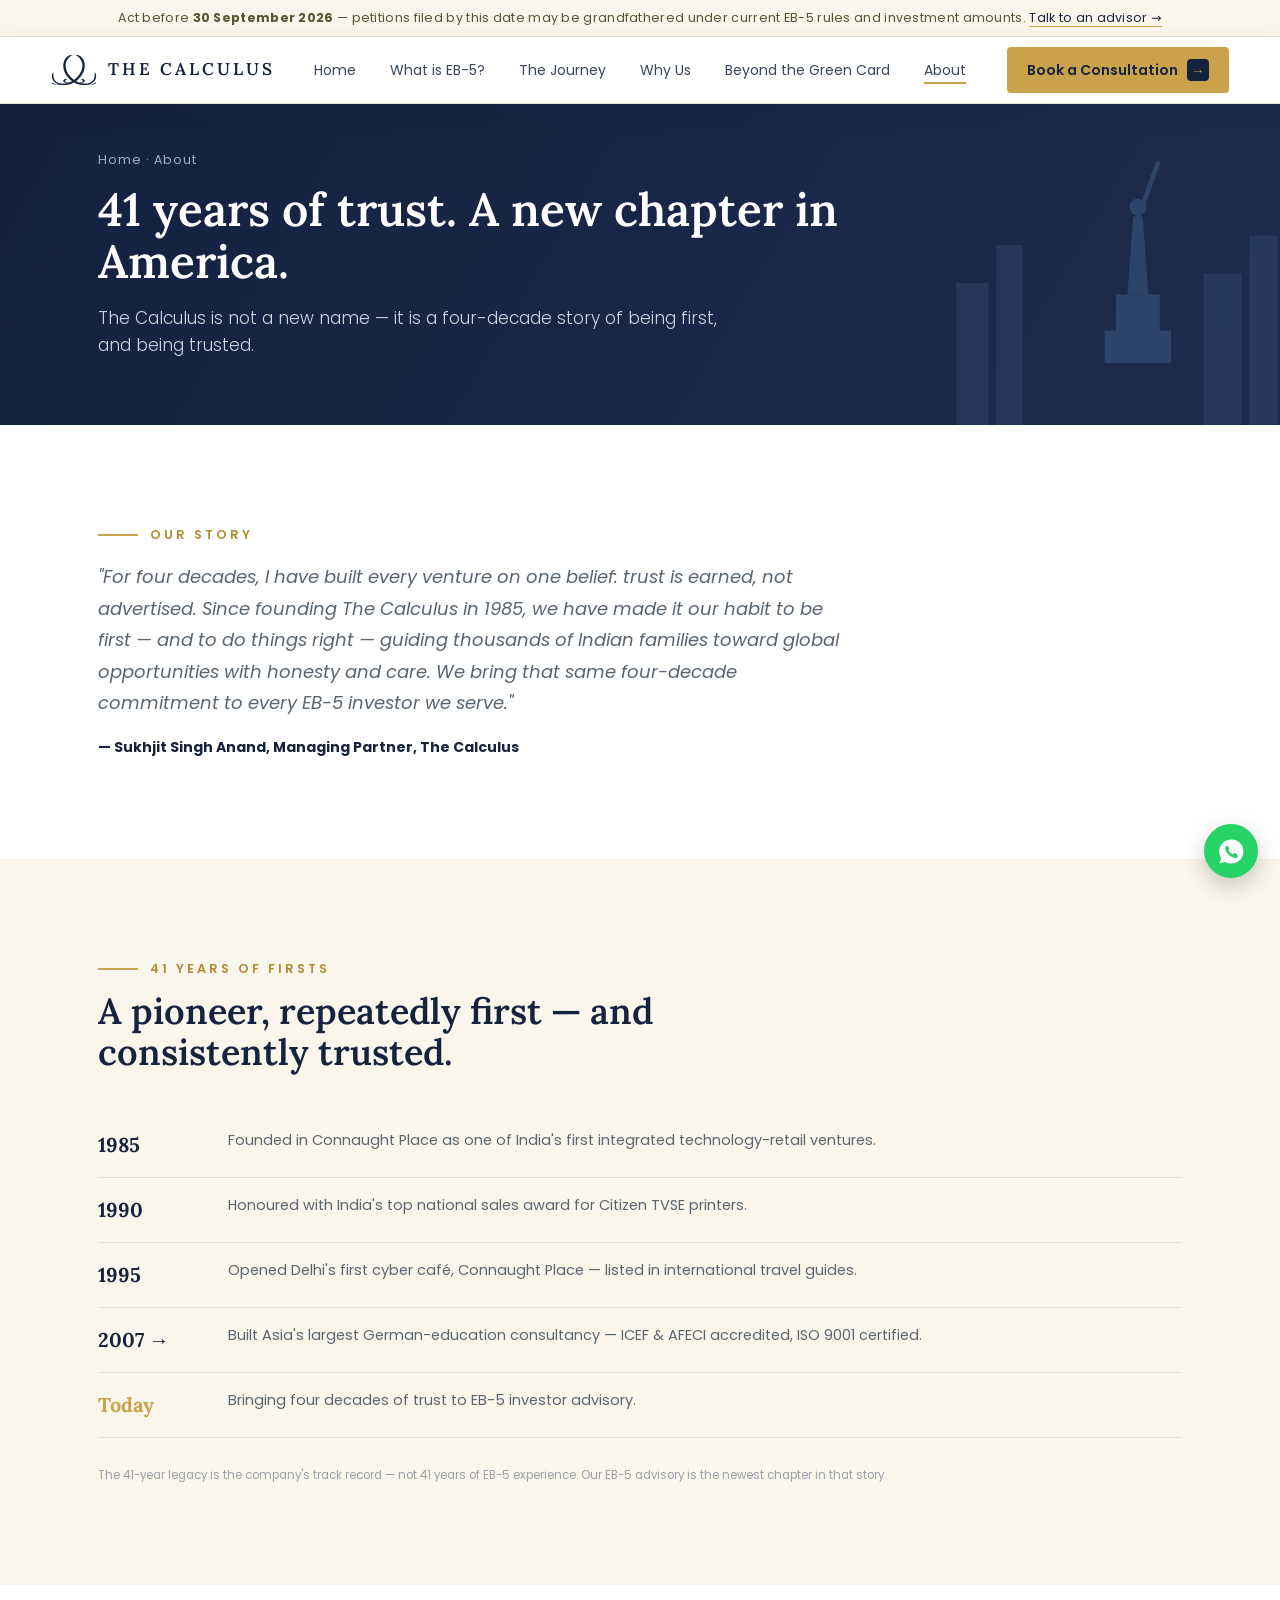
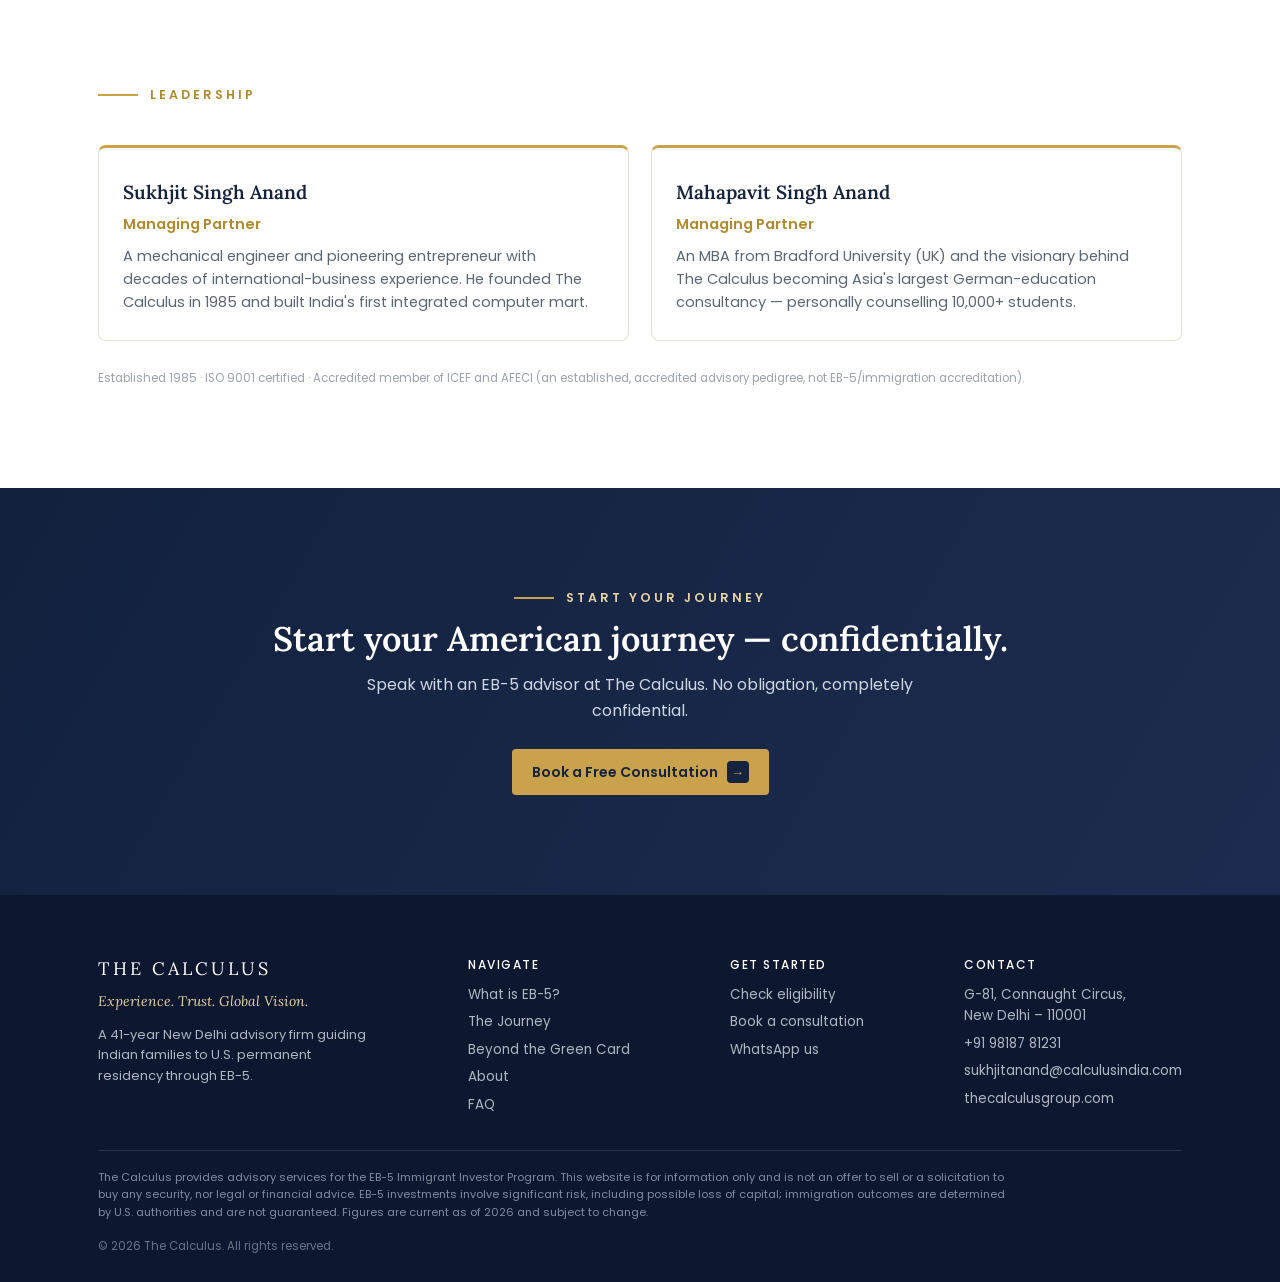
==== about.html @ a41152cf "The Calculus EB-5 website" ====
<!DOCTYPE html><html lang="en"><head><meta charset="UTF-8"><meta name="viewport" content="width=device-width, initial-scale=1.0"><title>About The Calculus — 41 Years of Trust in New Delhi | EB-5 Advisory</title><meta name="description" content="Founded in 1985, The Calculus is a 41-year New Delhi advisory firm. Meet our Managing Partners and the legacy now guiding EB-5 investors."><link rel="preconnect" href="https://fonts.googleapis.com"><link rel="preconnect" href="https://fonts.gstatic.com" crossorigin><link href="https://fonts.googleapis.com/css2?family=Lora:wght@500;600;700&family=Poppins:wght@300;400;500;600&display=swap" rel="stylesheet"><link rel="stylesheet" href="styles.css"><script>document.documentElement.classList.add("js");addEventListener("load",function(){setTimeout(function(){if(!window.__ok){document.querySelectorAll(".reveal").forEach(function(e){e.classList.add("in")})}},700)})</script>
</head><body><div class="topbar solid" id="topbar"><div class="urgency">Act before <b>30 September 2026</b> — petitions filed by this date may be grandfathered under current EB-5 rules and investment amounts. <a href="contact.html">Talk to an advisor →</a></div><header id="hdr"><div class="wrap nav">
  <a class="brand" href="index.html"><img class="logo" src="assets/logo-navy.svg" alt="The Calculus"><span class="nm">THE CALCULUS</span></a>
  <button class="burger" id="burger" aria-label="Menu">☰</button>
  <nav class="menu" id="menu"><a href="index.html">Home</a><a href="what-is-eb5.html">What is EB-5?</a><a href="journey.html">The Journey</a><a href="why-us.html">Why Us</a><a href="beyond.html">Beyond the Green Card</a><a href="about.html">About</a><a href="contact.html" class="btn btn-gold menu-only">Book a Consultation <span class="arr">→</span></a></nav><div class="nav-right"><a href="contact.html" class="btn btn-gold">Book a Consultation <span class="arr">→</span></a></div>
</div></header></div><section class="phero"><svg class="skyline" viewBox="0 0 700 400" preserveAspectRatio="xMaxYMax slice" xmlns="http://www.w3.org/2000/svg"><g fill="#31456b"><rect x="360" y="250" width="34" height="150"/><rect x="402" y="210" width="28" height="190"/><rect x="620" y="240" width="40" height="160"/><rect x="668" y="200" width="30" height="200"/></g><g fill="#3f5c86"><rect x="516" y="300" width="70" height="34"/><rect x="528" y="262" width="46" height="40"/><polygon points="540,262 562,262 556,180 546,180"/><circle cx="551" cy="170" r="9"/><rect x="560" y="120" width="5" height="70" transform="rotate(20 562 150)"/></g></svg><div class="wrap"><div class="crumb reveal"><a href="index.html">Home</a> · About</div><h1 class="reveal">41 years of trust. A new chapter in America.</h1><p class="reveal">The Calculus is not a new name — it is a four-decade story of being first, and being trusted.</p></div></section><section><div class="wrap"><div class="eyebrow reveal">Our story</div><div class="prose reveal d1"><p style="font-style:italic;font-size:18px;color:var(--slate)">"For four decades, I have built every venture on one belief: trust is earned, not advertised. Since founding The Calculus in 1985, we have made it our habit to be first — and to do things right — guiding thousands of Indian families toward global opportunities with honesty and care. We bring that same four-decade commitment to every EB-5 investor we serve."</p><p style="font-size:14px"><b>— Sukhjit Singh Anand, Managing Partner, The Calculus</b></p></div></div></section>
<section class="ivory"><div class="wrap"><div class="eyebrow reveal">41 years of firsts</div><div class="sec-head reveal d1"><h2>A pioneer, repeatedly first — and consistently trusted.</h2></div><div class="timeline">
<div class="tl-row reveal"><div class="yr">1985</div><p>Founded in Connaught Place as one of India's first integrated technology-retail ventures.</p></div>
<div class="tl-row reveal"><div class="yr">1990</div><p>Honoured with India's top national sales award for Citizen TVSE printers.</p></div>
<div class="tl-row reveal"><div class="yr">1995</div><p>Opened Delhi's first cyber café, Connaught Place — listed in international travel guides.</p></div>
<div class="tl-row reveal"><div class="yr">2007 →</div><p>Built Asia's largest German-education consultancy — ICEF &amp; AFECI accredited, ISO 9001 certified.</p></div>
<div class="tl-row today reveal"><div class="yr">Today</div><p>Bringing four decades of trust to EB-5 investor advisory.</p></div>
</div><p class="note reveal">The 41-year legacy is the company's track record — not 41 years of EB-5 experience. Our EB-5 advisory is the newest chapter in that story.</p></div></section>
<section><div class="wrap"><div class="eyebrow reveal">Leadership</div><div class="grid-2">
<div class="card reveal"><h3>Sukhjit Singh Anand</h3><p style="color:var(--gold-d);font-weight:600;margin-bottom:8px">Managing Partner</p><p>A mechanical engineer and pioneering entrepreneur with decades of international-business experience. He founded The Calculus in 1985 and built India's first integrated computer mart.</p></div>
<div class="card reveal d1"><h3>Mahapavit Singh Anand</h3><p style="color:var(--gold-d);font-weight:600;margin-bottom:8px">Managing Partner</p><p>An MBA from Bradford University (UK) and the visionary behind The Calculus becoming Asia's largest German-education consultancy — personally counselling 10,000+ students.</p></div>
</div><p class="note reveal">Established 1985 · ISO 9001 certified · Accredited member of ICEF and AFECI (an established, accredited advisory pedigree, not EB-5/immigration accreditation).</p></div></section><section class="ctaband"><div class="wrap reveal"><div class="eyebrow light" style="justify-content:center">Start your journey</div><h2 style="margin-top:12px">Start your American journey — confidentially.</h2><p>Speak with an EB-5 advisor at The Calculus. No obligation, completely confidential.</p><a class="btn btn-gold" href="contact.html">Book a Free Consultation <span class="arr">→</span></a></div></section><footer><div class="wrap">
  <div class="fgrid">
    <div class="fcol" style="max-width:270px"><div class="nm">THE CALCULUS</div><div class="tl">Experience. Trust. Global Vision.</div><div style="margin-top:12px;font-size:13px">A 41-year New Delhi advisory firm guiding Indian families to U.S. permanent residency through EB-5.</div></div>
    <div class="fcol"><b>NAVIGATE</b><a href="what-is-eb5.html">What is EB-5?</a><a href="journey.html">The Journey</a><a href="beyond.html">Beyond the Green Card</a><a href="about.html">About</a><a href="faq.html">FAQ</a></div>
    <div class="fcol"><b>GET STARTED</b><a href="eligibility.html">Check eligibility</a><a href="contact.html">Book a consultation</a><a href="https://wa.me/919818781231">WhatsApp us</a></div>
    <div class="fcol"><b>CONTACT</b><div>G-81, Connaught Circus,<br>New Delhi – 110001</div><div>+91 98187 81231</div><div>sukhjitanand@calculusindia.com</div><div>thecalculusgroup.com</div></div>
  </div>
  <div class="disc">The Calculus provides advisory services for the EB-5 Immigrant Investor Program. This website is for information only and is not an offer to sell or a solicitation to buy any security, nor legal or financial advice. EB-5 investments involve significant risk, including possible loss of capital; immigration outcomes are determined by U.S. authorities and are not guaranteed. Figures are current as of 2026 and subject to change.</div>
  <div class="copyr">© <span id="yr">2026</span> The Calculus. All rights reserved.</div>
</div></footer>
<a class="wa" href="https://wa.me/919818781231" aria-label="WhatsApp"><svg viewBox="0 0 24 24"><path d="M12 2A10 10 0 0 0 3.5 17.5L2 22l4.6-1.5A10 10 0 1 0 12 2Zm5.3 14.2c-.2.6-1.2 1.1-1.7 1.1-.4 0-1 .1-3.2-.8-2.7-1.1-4.4-3.9-4.6-4.1-.1-.2-1-1.4-1-2.6s.6-1.8.9-2.1c.2-.2.4-.3.6-.3h.5c.2 0 .4 0 .6.5l.7 1.8c.1.2.1.4 0 .5l-.4.6c-.1.2-.3.3-.1.6.1.3.7 1.1 1.4 1.7.9.8 1.6 1 1.9 1.2.2.1.4 0 .5-.1l.6-.8c.2-.2.3-.2.6-.1l1.7.8c.3.1.4.2.5.3.1.2.1.6-.1 1Z"/></svg></a>
<script src="scripts.js"></script>
</body></html>
---- styles.css ----
/* ===== The Calculus — EB-5 website · shared design system ===== */
:root{
  --navy:#16233f; --navy-d:#0e1730; --navy-2:#1d2c4e;
  --gold:#c9a24b; --gold-d:#b08a2e; --gold-s:#e7d3a1;
  --ivory:#faf6ec; --ivory-2:#f3ecda;
  --ink:#2a3340; --slate:#5a6572; --line:#e7e1d2; --line-2:#eceadf;
  --maxw:1180px;
}
*{margin:0;padding:0;box-sizing:border-box}
html{scroll-behavior:smooth}
body{font-family:'Poppins',system-ui,sans-serif;color:var(--ink);background:#fff;overflow-x:hidden;line-height:1.6}
h1,h2,h3,h4{font-family:'Lora',Georgia,serif;font-weight:600;color:var(--navy);line-height:1.14}
a{text-decoration:none;color:inherit}
img,svg,video{display:block;max-width:100%}
.wrap{max-width:var(--maxw);margin:0 auto;padding:0 48px}

/* --- shared bits --- */
.eyebrow{display:flex;align-items:center;gap:12px;color:var(--gold-d);font-weight:600;letter-spacing:3px;font-size:12.5px;text-transform:uppercase}
.eyebrow::before{content:"";width:40px;height:2px;background:var(--gold);flex:none}
.eyebrow.light{color:var(--gold-s)}
.btn{display:inline-flex;align-items:center;justify-content:center;gap:9px;border-radius:4px;font-weight:600;font-size:14px;cursor:pointer;transition:.3s;border:none;font-family:'Poppins',sans-serif;white-space:nowrap;line-height:1}
.btn-gold{background:var(--gold);color:var(--navy);padding:12px 20px}
.menu > .btn-gold{flex:none;margin-left:8px}
.btn-gold:hover{box-shadow:0 10px 24px rgba(201,162,75,.32);transform:translateY(-1px)}
.btn-gold .arr{display:inline-grid;place-items:center;width:22px;height:22px;border-radius:4px;background:var(--navy);color:var(--gold);transition:.3s;font-size:13px}
.btn-gold:hover .arr{transform:rotate(45deg)}
.btn-ghost{background:transparent;color:var(--navy);border:1px solid var(--navy)}
.btn-ghost:hover{background:var(--navy);color:#fff}
.tlink{color:var(--navy);font-weight:500;font-size:14.5px;border-bottom:1.5px solid var(--gold);padding-bottom:2px;cursor:pointer}
.tlink.light{color:#fff}

/* --- urgency + header --- */
.urgency{background:var(--ivory);color:#5a5230;text-align:center;font-size:12.5px;letter-spacing:.3px;padding:8px 16px;border-bottom:1px solid var(--line)}
.urgency a{color:var(--navy);border-bottom:1px solid var(--gold)}
.topbar{position:fixed;top:0;left:0;right:0;z-index:50}
header{transition:.35s;padding:18px 0;background:transparent}
header .wrap{max-width:100%;padding:0 clamp(20px,4vw,52px)}
.topbar.solid header,.topbar.scrolled header{background:#fff;padding:10px 0;box-shadow:0 6px 26px rgba(20,30,55,.09);border-bottom:1px solid var(--line)}
.nav{display:flex;align-items:center;gap:12px}
.brand{display:flex;align-items:center;gap:11px;flex:1 1 0}
.brand .logo{height:32px;width:auto}
.brand .nm{font-family:'Lora',serif;font-weight:600;color:var(--navy);font-size:17px;letter-spacing:3px;white-space:nowrap}
.menu{flex:0 0 auto;display:flex;align-items:center;justify-content:center;gap:34px}
.nav-right{flex:1 1 0;display:flex;align-items:center;justify-content:flex-end}
.menu-only{display:none}
.menu a{color:#39465c;font-size:14px;position:relative;padding:3px 0;white-space:nowrap}
.menu a::after{content:"";position:absolute;left:0;bottom:0;height:2px;width:0;background:var(--gold);transition:.3s}
.menu a:hover::after,.menu a.active::after{width:100%}
.burger{display:none;background:none;border:none;cursor:pointer;font-size:26px;color:var(--navy)}

/* --- home hero (video) --- */
.hero{position:relative;min-height:96vh;display:flex;align-items:flex-end;overflow:hidden;background:#0e1730}
.hero-media{position:absolute;inset:0;width:100%;height:100%;object-fit:cover;z-index:0;animation:ken 32s ease-in-out infinite alternate}
.hero-scene{position:absolute;inset:0;z-index:1;animation:ken 32s ease-in-out infinite alternate}
@keyframes ken{from{transform:scale(1.01)}to{transform:scale(1.07) translate(-1%,-.5%)}}
.hero-slides{position:absolute;inset:0;z-index:0;overflow:hidden}
.hero-slide{position:absolute;inset:0;background-size:cover;background-position:center;opacity:0;transform:scale(1.05);transition:opacity 1.6s ease}
.hero-slide.active{opacity:1;transform:scale(1.15);transition:opacity 1.6s ease,transform 7s ease}
.hero-scrim{position:absolute;inset:0;z-index:1;background:linear-gradient(to top,rgba(9,15,34,.92),rgba(9,15,34,.62) 36%,rgba(9,15,34,.4) 62%,rgba(9,15,34,.22) 100%)}
.hero .eyebrow{color:var(--gold);text-shadow:0 1px 10px rgba(9,15,34,.6)}
.hero h1{color:#fff;text-shadow:0 2px 22px rgba(9,15,34,.5)}
.hero .sub{color:#e6ebf5;text-shadow:0 1px 14px rgba(9,15,34,.55)}
.hero .micro{color:#c9d2e0}
.hero .tlink{color:#fff}
.hero-inner{position:relative;z-index:3;width:100%;padding:0 0 8vh}
.hero h1{color:#fff;font-size:62px;letter-spacing:-.5px;margin:18px 0 0;text-shadow:0 2px 24px rgba(9,15,34,.65)}
.hero .sub{color:#eef1f8;font-size:19px;font-weight:300;line-height:1.6;max-width:600px;margin:20px 0 30px;text-shadow:0 1px 16px rgba(9,15,34,.7)}
.cta-row{display:flex;gap:22px;align-items:center;flex-wrap:wrap}
.micro{color:#6b7890;font-size:13px;letter-spacing:1px;margin-top:24px}

/* --- inner page hero --- */
.phero{position:relative;background:linear-gradient(120deg,#13213f,#1d2c4e);color:#fff;padding:150px 0 66px;overflow:hidden}
.phero .skyline{position:absolute;right:0;bottom:0;width:52%;height:70%;opacity:.5;z-index:0}
.phero .wrap{position:relative;z-index:2}
.phero .crumb{color:#9fb0c8;font-size:12.5px;letter-spacing:1px;margin-bottom:14px}
.phero .crumb a:hover{color:var(--gold-s)}
.phero h1{color:#fff;font-size:46px;max-width:800px;margin-top:8px}
.phero p{color:#cfd6e3;font-size:17px;max-width:640px;margin-top:16px;font-weight:300}

/* --- trust bar + marquee --- */
.trustbar{border-top:1px solid var(--line);border-bottom:1px solid var(--line);background:#fff}
.trustbar .wrap{display:flex;flex-wrap:wrap;gap:8px 22px;justify-content:center;padding:16px 48px;font-size:13px;color:#39465c}
.trustbar .dot{color:var(--gold)}
.marquee{overflow:hidden;background:var(--navy);padding:14px 0}
.marquee .track{display:flex;gap:56px;white-space:nowrap;width:max-content;animation:scroll 26s linear infinite;color:#cdd6e6;font-size:13px;letter-spacing:2px}
.marquee .track span{color:var(--gold-s)}
@keyframes scroll{from{transform:translateX(0)}to{transform:translateX(-50%)}}

/* --- sections --- */
section{padding:100px 0}
.sec-head{max-width:720px}
.sec-head h2{font-size:36px;margin:12px 0 0}
.lead{color:var(--slate);font-size:16.5px;line-height:1.65;margin-top:14px}
.ivory{background:var(--ivory)}
.navy-sec{background:var(--navy);color:#fff}
.navy-sec h2,.navy-sec h3{color:#fff}
.navy-sec .lead{color:#cfd6e3}

/* --- stats (count-up, editorial) --- */
.stats .row{display:grid;grid-template-columns:repeat(4,1fr);margin-top:44px}
.stat{padding:6px 26px;border-left:1px solid var(--line)}
.stat:first-child{border-left:none;padding-left:0}
.stat .num{font-family:'Lora',serif;font-weight:700;font-size:46px;color:var(--navy);line-height:1}
.stat .ul{width:34px;height:3px;background:var(--gold);margin:12px 0 10px}
.stat .lab{font-size:14px;color:var(--slate)}
.note{color:#9aa1ab;font-size:11.5px;margin-top:28px}

/* --- generic grids/cards --- */
.grid-3{display:grid;grid-template-columns:repeat(3,1fr);gap:22px;margin-top:40px}
.grid-2{display:grid;grid-template-columns:repeat(2,1fr);gap:22px;margin-top:40px}
.card{background:#fff;border:1px solid var(--line);border-top:3px solid var(--gold);border-radius:8px;padding:26px 24px}
.card .n{font-family:'Lora',serif;color:var(--gold);font-size:24px;font-weight:700}
.card h3{font-size:19px;margin:8px 0 10px}
.card p{color:var(--slate);font-size:14.5px;line-height:1.6}
.tiles{display:grid;grid-template-columns:repeat(3,1fr);gap:16px;margin-top:40px}
.tile{background:var(--ivory);border-radius:8px;padding:24px}
.tile.dark{background:var(--navy)}
.tile.dark h4,.tile.dark p{color:#fff}
.tile h4{font-size:16px;margin-bottom:6px}
.tile p{color:var(--slate);font-size:13.8px;line-height:1.55}
.tile .ic{color:var(--gold);font-size:22px;font-family:'Lora',serif;font-weight:700}

/* --- columns (why now editorial) --- */
.cols-3{display:grid;grid-template-columns:repeat(3,1fr);margin-top:44px}
.cols-3 .col{padding:8px 30px;border-left:1px solid #e0d9c4}
.cols-3 .col:first-child{border-left:none;padding-left:0}
.cols-3 .col .n{font-family:'Lora',serif;color:var(--gold);font-size:24px;font-weight:700}
.cols-3 .col h3{font-size:19px;margin:8px 0 10px}
.cols-3 .col p{color:var(--slate);font-size:14.5px;line-height:1.6}

/* --- journey stepper --- */
.steps{margin-top:40px;border-top:1px solid var(--line)}
.step{display:grid;grid-template-columns:70px 1fr;gap:24px;padding:22px 0;border-bottom:1px solid var(--line);align-items:start}
.step .no{font-family:'Lora',serif;font-size:30px;font-weight:700;color:var(--gold)}
.step h3{font-size:19px}
.step p{color:var(--slate);font-size:14.5px;margin-top:4px}

/* --- timeline --- */
.timeline{margin-top:40px}
.tl-row{display:grid;grid-template-columns:110px 1fr;gap:20px;padding:16px 0;border-bottom:1px solid var(--line)}
.tl-row .yr{font-family:'Lora',serif;font-weight:700;color:var(--navy);font-size:20px}
.tl-row.today .yr{color:var(--gold)}
.tl-row p{color:var(--slate);font-size:14.5px}

/* --- proof strip --- */
.proof{background:var(--navy);color:#fff;border-left:3px solid var(--gold);padding:28px 32px;border-radius:8px;margin-top:32px}
.proof .big{font-family:'Lora',serif;color:var(--gold);font-size:24px;font-weight:700}
.proof .rk{color:#aeb6c4;font-size:12px;font-style:italic;margin-top:12px;line-height:1.5}

/* --- beyond --- */
.beyond .grid{display:grid;grid-template-columns:1fr 1fr;gap:60px;align-items:center}
.beyond ul{list-style:none;margin-top:8px}
.beyond li{padding:16px 0 16px 24px;position:relative;color:#e6ebf5;font-size:15px;border-bottom:1px solid rgba(255,255,255,.15)}
.beyond li::before{content:"";position:absolute;left:0;top:22px;width:7px;height:7px;background:var(--gold);border-radius:50%}
.beyond li b{color:#fff;font-weight:600}

/* --- FAQ accordion --- */
.faq{margin-top:36px;max-width:840px}
.qa{border-bottom:1px solid var(--line)}
.qa .q{width:100%;text-align:left;background:none;border:none;cursor:pointer;padding:20px 40px 20px 0;font-family:'Lora',serif;font-size:17px;font-weight:600;color:var(--navy);position:relative}
.qa .q::after{content:"+";position:absolute;right:6px;top:18px;color:var(--gold);font-size:22px;font-family:'Poppins';transition:.3s}
.qa.open .q::after{transform:rotate(45deg)}
.qa .a{max-height:0;overflow:hidden;transition:max-height .4s ease;color:var(--slate);font-size:14.8px;line-height:1.65}
.qa .a p{padding:0 0 20px}

/* --- forms --- */
.form{background:#fff;border:1px solid var(--line);border-radius:12px;padding:34px;box-shadow:0 12px 40px rgba(20,30,55,.06)}
.form h3{font-size:22px;margin-bottom:6px}
.form .fd{margin-top:16px}
.form label{display:block;font-size:13px;color:var(--slate);margin-bottom:6px;font-weight:500}
.form input,.form select,.form textarea{width:100%;border:1px solid var(--line);border-radius:8px;padding:12px 14px;font-family:'Poppins',sans-serif;font-size:14.5px;color:var(--ink);background:#fff;transition:.2s}
.form input:focus,.form select:focus,.form textarea:focus{outline:none;border-color:var(--gold);box-shadow:0 0 0 3px rgba(201,162,75,.15)}
.form .btn-gold{width:100%;justify-content:center;margin-top:22px;padding:14px}
.form .ok{background:var(--ivory);border:1px solid var(--gold-s);border-radius:8px;padding:20px;text-align:center;color:var(--navy);font-size:15px}
.optrow{display:flex;flex-wrap:wrap;gap:10px}
.opt{border:1px solid var(--line);border-radius:24px;padding:9px 16px;font-size:13.5px;cursor:pointer;color:var(--slate);transition:.2s;user-select:none}
.opt:hover{border-color:var(--gold)}
.opt.sel{background:var(--navy);color:#fff;border-color:var(--navy)}
.stepper .estep{display:none}
.stepper .estep.on{display:block;animation:fadeup .5s ease}
.progress{height:4px;background:var(--line);border-radius:4px;margin-bottom:24px;overflow:hidden}
.progress i{display:block;height:100%;background:var(--gold);width:20%;transition:.4s}

/* --- footer --- */
footer{background:var(--navy-d);color:#aeb6c4;padding:60px 0 26px}
.fgrid{display:flex;justify-content:space-between;flex-wrap:wrap;gap:30px;border-bottom:1px solid rgba(255,255,255,.13);padding-bottom:28px}
.fgrid .nm{font-family:'Lora',serif;color:#fff;font-size:18px;letter-spacing:3px}
.fgrid .tl{color:var(--gold-s);font-style:italic;font-family:'Lora',serif;margin-top:6px;font-size:14px}
.fcol b{color:#fff;font-weight:500;display:block;margin-bottom:9px;font-size:12px;letter-spacing:1.5px}
.fcol a,.fcol div{display:block;color:#aeb6c4;font-size:13.5px;margin-bottom:6px}
.fcol a:hover{color:var(--gold-s)}
.disc{font-size:11px;color:#828c9f;line-height:1.6;margin-top:18px;max-width:920px}
.copyr{color:#6a7385;font-size:11.5px;margin-top:16px}

/* --- CTA band --- */
.ctaband{background:linear-gradient(120deg,#13213f,#1d2c4e);color:#fff;text-align:center}
.ctaband h2{color:#fff;font-size:34px}
.ctaband p{color:#cfd6e3;max-width:560px;margin:14px auto 26px}

/* --- reveal + whatsapp --- */
.reveal{transition:opacity .9s ease,transform .9s ease}
.js .reveal{opacity:0;transform:translateY(20px)}
.reveal.in{opacity:1;transform:none}
.d1{transition-delay:.1s}.d2{transition-delay:.22s}.d3{transition-delay:.34s}.d4{transition-delay:.46s}
@keyframes fadeup{from{opacity:0;transform:translateY(14px)}to{opacity:1;transform:none}}
.wa{position:fixed;right:22px;bottom:22px;z-index:60;width:54px;height:54px;border-radius:50%;background:#25d366;display:grid;place-items:center;box-shadow:0 8px 22px rgba(0,0,0,.2);animation:pulse 2.6s infinite}
.wa svg{width:29px;height:29px;fill:#fff}
@keyframes pulse{0%{box-shadow:0 0 0 0 rgba(37,211,102,.45)}70%{box-shadow:0 0 0 15px rgba(37,211,102,0)}100%{box-shadow:0 0 0 0 rgba(37,211,102,0)}}

/* comparison table */
.ctable{width:100%;border-collapse:collapse;margin-top:24px;font-size:14px}
.ctable th{background:var(--navy);color:#fff;text-align:left;padding:12px 14px;font-weight:500;font-family:'Poppins',sans-serif;font-size:13.5px}
.ctable td{padding:11px 14px;border-bottom:1px solid var(--line);color:var(--ink);vertical-align:top}
.ctable tr:nth-child(even) td{background:var(--ivory)}
.ctable .yes{color:var(--gold-d);font-weight:600}
.card.hi{border:2px solid var(--gold);border-top:3px solid var(--gold)}
.prose p{color:var(--slate);font-size:16px;line-height:1.75;margin-top:16px;max-width:760px}
.prose p b{color:var(--navy)}

@media (prefers-reduced-motion: reduce){*{animation:none!important;transition:none!important}.reveal{opacity:1;transform:none}}
@media(max-width:900px){
  .wrap{padding:0 22px}
  .menu{position:fixed;inset:0 0 0 auto;width:78%;max-width:320px;background:#fff;flex-direction:column;align-items:flex-start;justify-content:flex-start;gap:6px;padding:90px 28px;transform:translateX(100%);transition:.35s;box-shadow:-10px 0 40px rgba(0,0,0,.15)}
  .menu.open{transform:none}
  .menu a:not(.btn){padding:12px 0;width:100%;border-bottom:1px solid var(--line)}
  .burger{display:block;z-index:60}
  .nav-right{display:none}
  .menu-only{display:inline-flex;margin-top:12px}
  .brand{flex:none}
  .hero h1{font-size:38px}.phero h1{font-size:32px}
  .stats .row,.grid-3,.grid-2,.tiles,.cols-3,.beyond .grid{grid-template-columns:1fr;gap:16px}
  .stat,.cols-3 .col{border-left:none;padding-left:0}
  section{padding:64px 0}
}
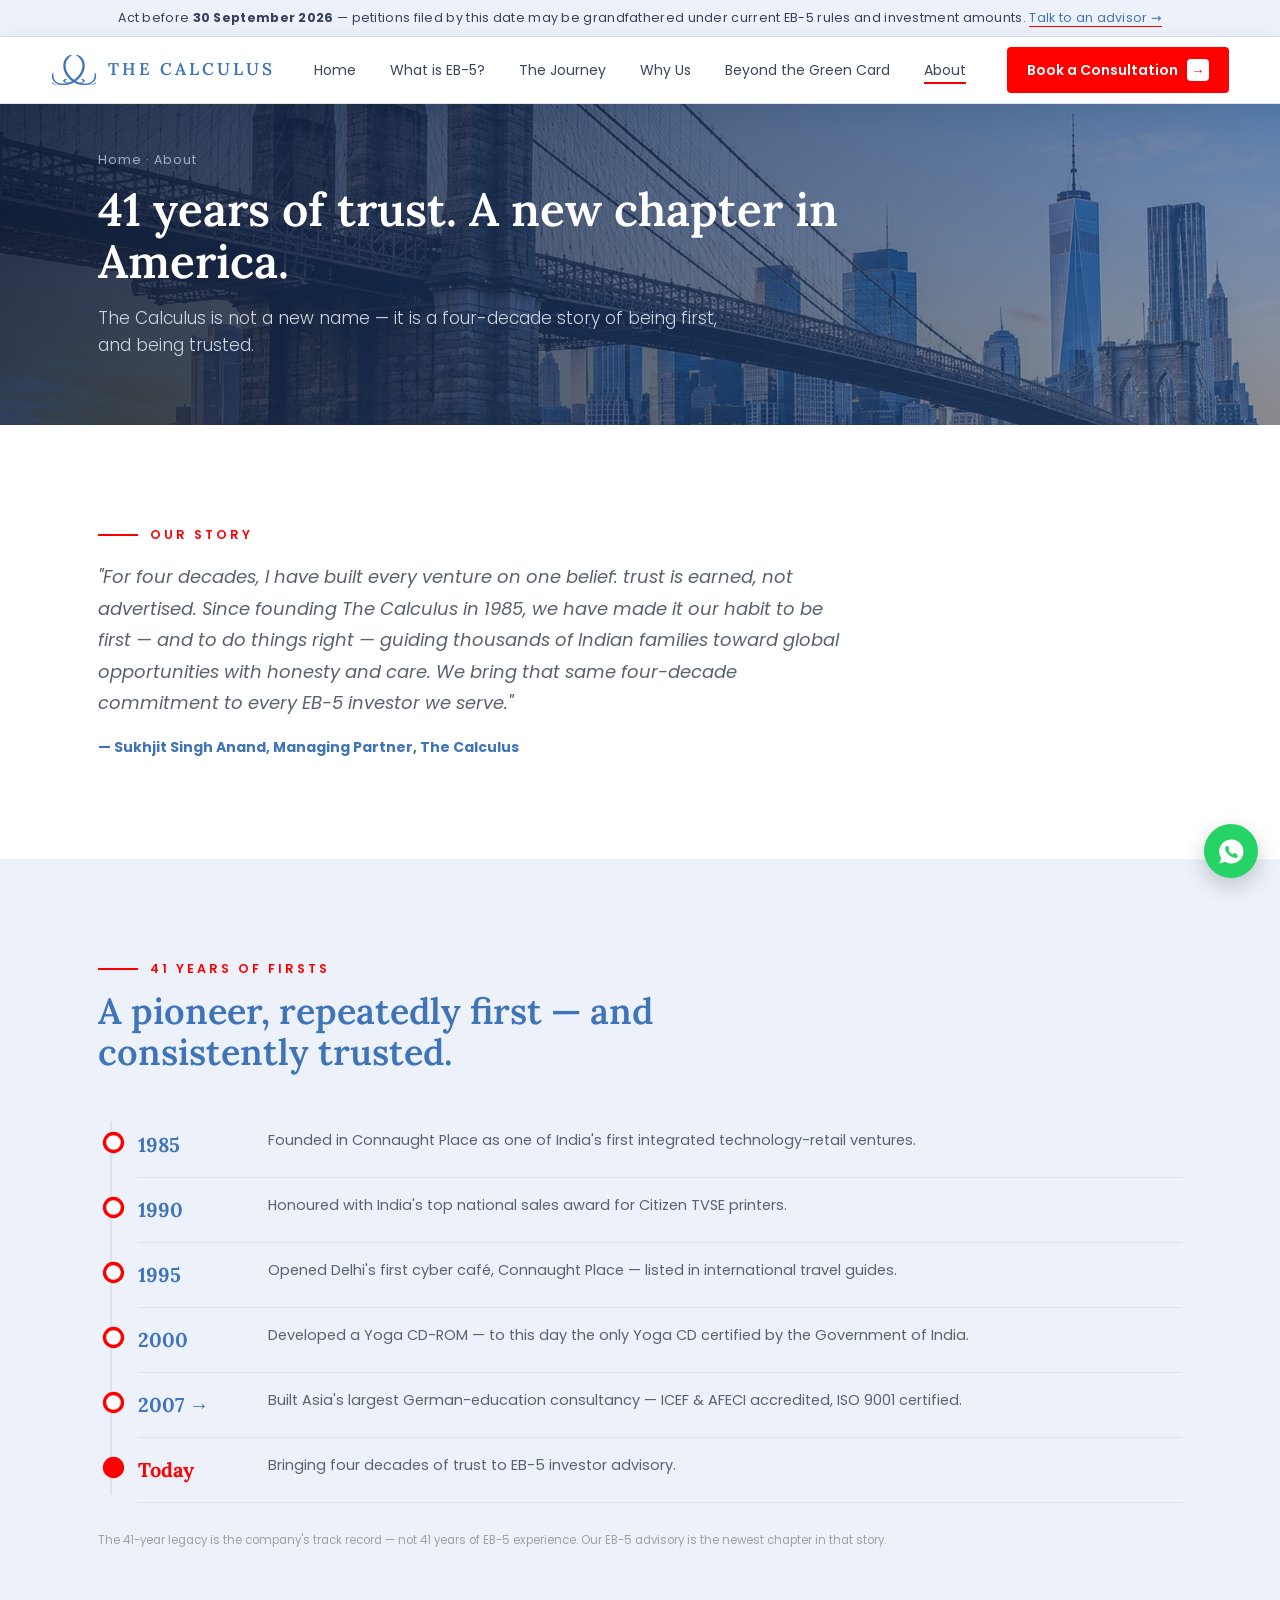
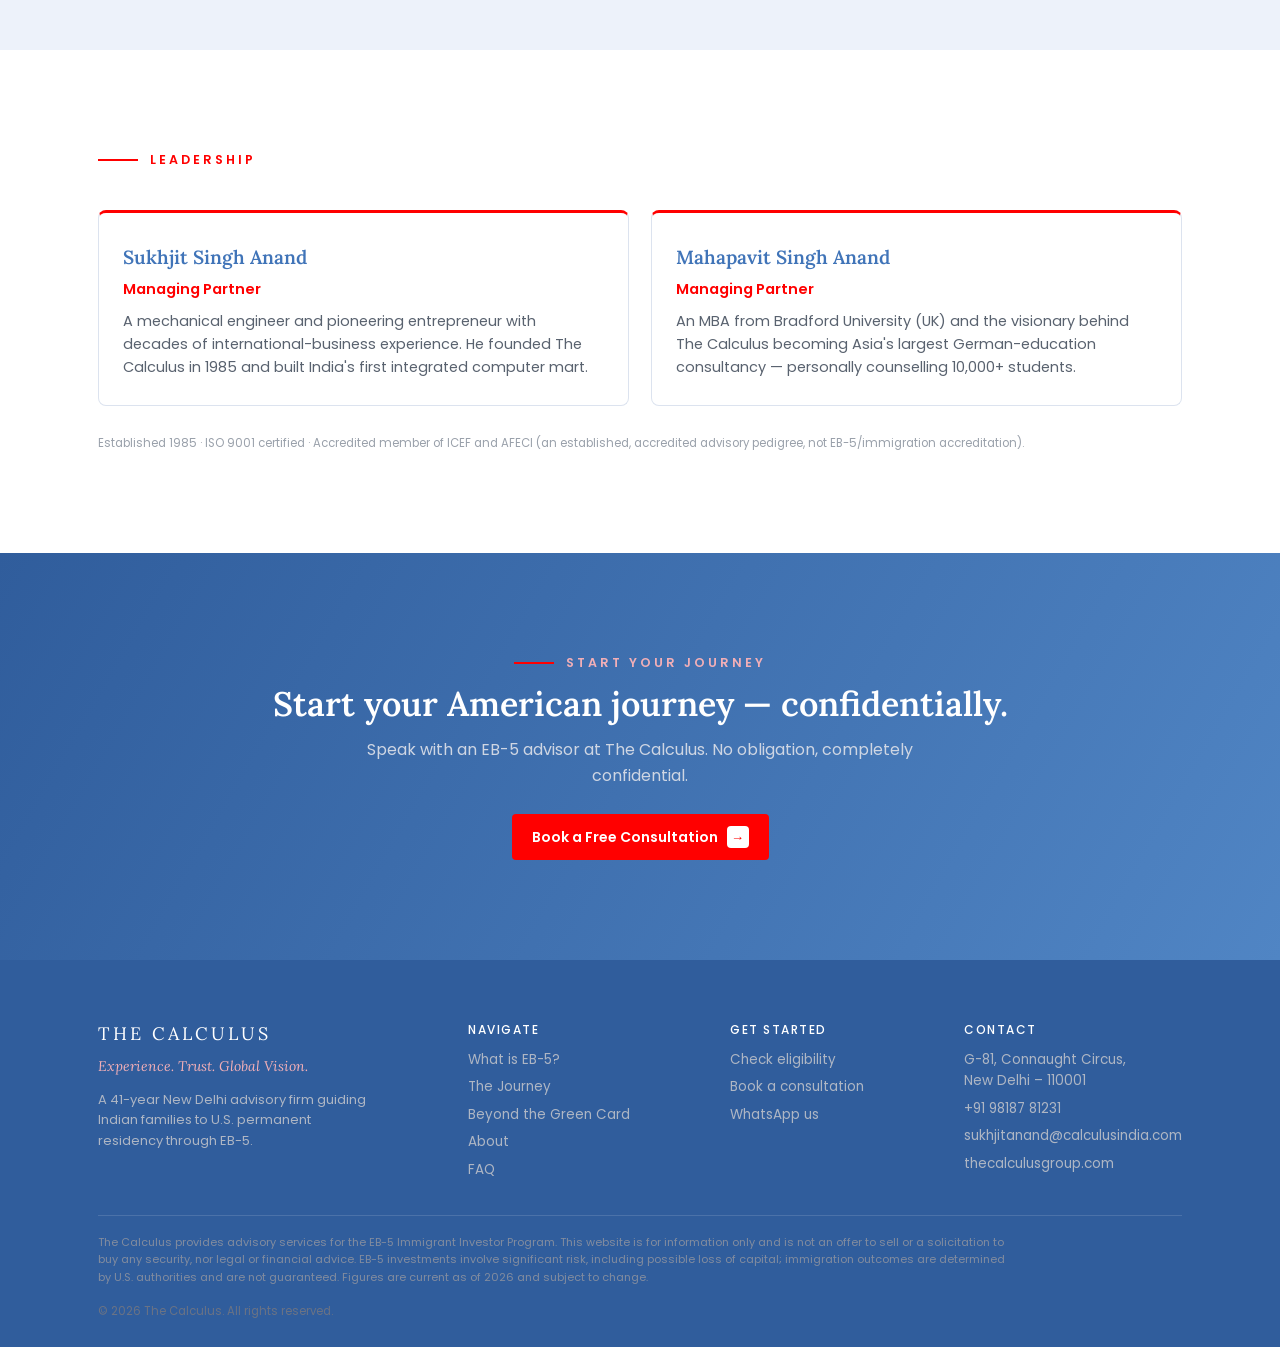
==== commit 0d795623: "Upgraded_Website" ====
--- a/about.html
+++ b/about.html
@@ -4,10 +4,11 @@
   <button class="burger" id="burger" aria-label="Menu">☰</button>
   <nav class="menu" id="menu"><a href="index.html">Home</a><a href="what-is-eb5.html">What is EB-5?</a><a href="journey.html">The Journey</a><a href="why-us.html">Why Us</a><a href="beyond.html">Beyond the Green Card</a><a href="about.html">About</a><a href="contact.html" class="btn btn-gold menu-only">Book a Consultation <span class="arr">→</span></a></nav><div class="nav-right"><a href="contact.html" class="btn btn-gold">Book a Consultation <span class="arr">→</span></a></div>
 </div></header></div><section class="phero"><svg class="skyline" viewBox="0 0 700 400" preserveAspectRatio="xMaxYMax slice" xmlns="http://www.w3.org/2000/svg"><g fill="#31456b"><rect x="360" y="250" width="34" height="150"/><rect x="402" y="210" width="28" height="190"/><rect x="620" y="240" width="40" height="160"/><rect x="668" y="200" width="30" height="200"/></g><g fill="#3f5c86"><rect x="516" y="300" width="70" height="34"/><rect x="528" y="262" width="46" height="40"/><polygon points="540,262 562,262 556,180 546,180"/><circle cx="551" cy="170" r="9"/><rect x="560" y="120" width="5" height="70" transform="rotate(20 562 150)"/></g></svg><div class="wrap"><div class="crumb reveal"><a href="index.html">Home</a> · About</div><h1 class="reveal">41 years of trust. A new chapter in America.</h1><p class="reveal">The Calculus is not a new name — it is a four-decade story of being first, and being trusted.</p></div></section><section><div class="wrap"><div class="eyebrow reveal">Our story</div><div class="prose reveal d1"><p style="font-style:italic;font-size:18px;color:var(--slate)">"For four decades, I have built every venture on one belief: trust is earned, not advertised. Since founding The Calculus in 1985, we have made it our habit to be first — and to do things right — guiding thousands of Indian families toward global opportunities with honesty and care. We bring that same four-decade commitment to every EB-5 investor we serve."</p><p style="font-size:14px"><b>— Sukhjit Singh Anand, Managing Partner, The Calculus</b></p></div></div></section>
-<section class="ivory"><div class="wrap"><div class="eyebrow reveal">41 years of firsts</div><div class="sec-head reveal d1"><h2>A pioneer, repeatedly first — and consistently trusted.</h2></div><div class="timeline">
+<section class="ivory"><div class="wrap"><div class="eyebrow reveal">41 years of firsts</div><div class="sec-head reveal d1"><h2>A pioneer, repeatedly first — and consistently trusted.</h2></div><div class="timeline stagger" data-timeline><div class="tl-line"></div>
 <div class="tl-row reveal"><div class="yr">1985</div><p>Founded in Connaught Place as one of India's first integrated technology-retail ventures.</p></div>
 <div class="tl-row reveal"><div class="yr">1990</div><p>Honoured with India's top national sales award for Citizen TVSE printers.</p></div>
 <div class="tl-row reveal"><div class="yr">1995</div><p>Opened Delhi's first cyber café, Connaught Place — listed in international travel guides.</p></div>
+    <div class="tl-row reveal"><div class="yr">2000</div><p>Developed a Yoga CD-ROM — to this day the only Yoga CD certified by the Government of India.</p></div>
 <div class="tl-row reveal"><div class="yr">2007 →</div><p>Built Asia's largest German-education consultancy — ICEF &amp; AFECI accredited, ISO 9001 certified.</p></div>
 <div class="tl-row today reveal"><div class="yr">Today</div><p>Bringing four decades of trust to EB-5 investor advisory.</p></div>
 </div><p class="note reveal">The 41-year legacy is the company's track record — not 41 years of EB-5 experience. Our EB-5 advisory is the newest chapter in that story.</p></div></section>
--- a/styles.css
+++ b/styles.css
@@ -1,9 +1,9 @@
 /* ===== The Calculus — EB-5 website · shared design system ===== */
 :root{
-  --navy:#16233f; --navy-d:#0e1730; --navy-2:#1d2c4e;
-  --gold:#c9a24b; --gold-d:#b08a2e; --gold-s:#e7d3a1;
-  --ivory:#faf6ec; --ivory-2:#f3ecda;
-  --ink:#2a3340; --slate:#5a6572; --line:#e7e1d2; --line-2:#eceadf;
+  --navy:#4074b8; --navy-d:#305d9c; --navy-2:#5085c4;
+  --gold:#ff0000; --gold-d:#ff0000; --gold-s:#f2afb7;
+  --ivory:#edf2fa; --ivory-2:#e1eaf6;
+  --ink:#22303f; --slate:#59626f; --line:#dce3ef; --line-2:#e7ecf5;
   --maxw:1180px;
 }
 *{margin:0;padding:0;box-sizing:border-box}
@@ -19,10 +19,10 @@
 .eyebrow::before{content:"";width:40px;height:2px;background:var(--gold);flex:none}
 .eyebrow.light{color:var(--gold-s)}
 .btn{display:inline-flex;align-items:center;justify-content:center;gap:9px;border-radius:4px;font-weight:600;font-size:14px;cursor:pointer;transition:.3s;border:none;font-family:'Poppins',sans-serif;white-space:nowrap;line-height:1}
-.btn-gold{background:var(--gold);color:var(--navy);padding:12px 20px}
+.btn-gold{background:var(--gold);color:#fff;padding:12px 20px}
 .menu > .btn-gold{flex:none;margin-left:8px}
-.btn-gold:hover{box-shadow:0 10px 24px rgba(201,162,75,.32);transform:translateY(-1px)}
-.btn-gold .arr{display:inline-grid;place-items:center;width:22px;height:22px;border-radius:4px;background:var(--navy);color:var(--gold);transition:.3s;font-size:13px}
+.btn-gold:hover{box-shadow:0 10px 24px rgba(255,0,0,.30);transform:translateY(-1px)}
+.btn-gold .arr{display:inline-grid;place-items:center;width:22px;height:22px;border-radius:4px;background:#fff;color:var(--gold);transition:.3s;font-size:13px}
 .btn-gold:hover .arr{transform:rotate(45deg)}
 .btn-ghost{background:transparent;color:var(--navy);border:1px solid var(--navy)}
 .btn-ghost:hover{background:var(--navy);color:#fff}
@@ -30,7 +30,7 @@
 .tlink.light{color:#fff}
 
 /* --- urgency + header --- */
-.urgency{background:var(--ivory);color:#5a5230;text-align:center;font-size:12.5px;letter-spacing:.3px;padding:8px 16px;border-bottom:1px solid var(--line)}
+.urgency{background:var(--ivory);color:#33415c;text-align:center;font-size:12.5px;letter-spacing:.3px;padding:8px 16px;border-bottom:1px solid var(--line)}
 .urgency a{color:var(--navy);border-bottom:1px solid var(--gold)}
 .topbar{position:fixed;top:0;left:0;right:0;z-index:50}
 header{transition:.35s;padding:18px 0;background:transparent}
@@ -49,15 +49,17 @@
 .burger{display:none;background:none;border:none;cursor:pointer;font-size:26px;color:var(--navy)}
 
 /* --- home hero (video) --- */
-.hero{position:relative;min-height:96vh;display:flex;align-items:flex-end;overflow:hidden;background:#0e1730}
+.hero{position:relative;min-height:104vh;display:flex;align-items:flex-end;overflow:hidden;background:#305d9c;padding-top:96px}
 .hero-media{position:absolute;inset:0;width:100%;height:100%;object-fit:cover;z-index:0;animation:ken 32s ease-in-out infinite alternate}
 .hero-scene{position:absolute;inset:0;z-index:1;animation:ken 32s ease-in-out infinite alternate}
 @keyframes ken{from{transform:scale(1.01)}to{transform:scale(1.07) translate(-1%,-.5%)}}
 .hero-slides{position:absolute;inset:0;z-index:0;overflow:hidden}
-.hero-slide{position:absolute;inset:0;background-size:cover;background-position:center;opacity:0;transform:scale(1.05);transition:opacity 1.6s ease}
-.hero-slide.active{opacity:1;transform:scale(1.15);transition:opacity 1.6s ease,transform 7s ease}
+.hero-slide{position:absolute;inset:0;background-size:cover;background-position:center;opacity:0;transform:scale(1);transition:opacity 1.4s ease}
+.hero-slide.active{opacity:1;animation:kenpulse 6s ease-in-out}
+@keyframes kenpulse{0%{transform:scale(1)}50%{transform:scale(1.12)}100%{transform:scale(1)}}
 .hero-scrim{position:absolute;inset:0;z-index:1;background:linear-gradient(to top,rgba(9,15,34,.92),rgba(9,15,34,.62) 36%,rgba(9,15,34,.4) 62%,rgba(9,15,34,.22) 100%)}
-.hero .eyebrow{color:var(--gold);text-shadow:0 1px 10px rgba(9,15,34,.6)}
+.hero .eyebrow{color:#fff;text-shadow:0 1px 10px rgba(9,15,34,.6)}
+.hero .eyebrow::before{background:#fff}
 .hero h1{color:#fff;text-shadow:0 2px 22px rgba(9,15,34,.5)}
 .hero .sub{color:#e6ebf5;text-shadow:0 1px 14px rgba(9,15,34,.55)}
 .hero .micro{color:#c9d2e0}
@@ -69,7 +71,7 @@
 .micro{color:#6b7890;font-size:13px;letter-spacing:1px;margin-top:24px}
 
 /* --- inner page hero --- */
-.phero{position:relative;background:linear-gradient(120deg,#13213f,#1d2c4e);color:#fff;padding:150px 0 66px;overflow:hidden}
+.phero{position:relative;background:linear-gradient(120deg,#305d9c,#5085c4);color:#fff;padding:150px 0 66px;overflow:hidden}
 .phero .skyline{position:absolute;right:0;bottom:0;width:52%;height:70%;opacity:.5;z-index:0}
 .phero .wrap{position:relative;z-index:2}
 .phero .crumb{color:#9fb0c8;font-size:12.5px;letter-spacing:1px;margin-bottom:14px}
@@ -122,7 +124,7 @@
 
 /* --- columns (why now editorial) --- */
 .cols-3{display:grid;grid-template-columns:repeat(3,1fr);margin-top:44px}
-.cols-3 .col{padding:8px 30px;border-left:1px solid #e0d9c4}
+.cols-3 .col{padding:8px 30px;border-left:1px solid #d3ddec}
 .cols-3 .col:first-child{border-left:none;padding-left:0}
 .cols-3 .col .n{font-family:'Lora',serif;color:var(--gold);font-size:24px;font-weight:700}
 .cols-3 .col h3{font-size:19px;margin:8px 0 10px}
@@ -169,17 +171,19 @@
 .form .fd{margin-top:16px}
 .form label{display:block;font-size:13px;color:var(--slate);margin-bottom:6px;font-weight:500}
 .form input,.form select,.form textarea{width:100%;border:1px solid var(--line);border-radius:8px;padding:12px 14px;font-family:'Poppins',sans-serif;font-size:14.5px;color:var(--ink);background:#fff;transition:.2s}
-.form input:focus,.form select:focus,.form textarea:focus{outline:none;border-color:var(--gold);box-shadow:0 0 0 3px rgba(201,162,75,.15)}
+.form input:focus,.form select:focus,.form textarea:focus{outline:none;border-color:var(--gold);box-shadow:0 0 0 3px rgba(255,0,0,.15)}
 .form .btn-gold{width:100%;justify-content:center;margin-top:22px;padding:14px}
 .form .ok{background:var(--ivory);border:1px solid var(--gold-s);border-radius:8px;padding:20px;text-align:center;color:var(--navy);font-size:15px}
 .optrow{display:flex;flex-wrap:wrap;gap:10px}
 .opt{border:1px solid var(--line);border-radius:24px;padding:9px 16px;font-size:13.5px;cursor:pointer;color:var(--slate);transition:.2s;user-select:none}
 .opt:hover{border-color:var(--gold)}
 .opt.sel{background:var(--navy);color:#fff;border-color:var(--navy)}
-.stepper .estep{display:none}
-.stepper .estep.on{display:block;animation:fadeup .5s ease}
+#stepper .estep{display:none}
+#stepper .estep.on{display:block;animation:fadeup .5s ease}
 .progress{height:4px;background:var(--line);border-radius:4px;margin-bottom:24px;overflow:hidden}
 .progress i{display:block;height:100%;background:var(--gold);width:20%;transition:.4s}
+#stepper .estep-nav{display:flex;align-items:stretch;gap:14px;margin-top:22px}
+#stepper .estep-nav .btn{flex:1 1 0;width:auto;padding:12px 20px;display:flex;margin:0}
 
 /* --- footer --- */
 footer{background:var(--navy-d);color:#aeb6c4;padding:60px 0 26px}
@@ -193,7 +197,7 @@
 .copyr{color:#6a7385;font-size:11.5px;margin-top:16px}
 
 /* --- CTA band --- */
-.ctaband{background:linear-gradient(120deg,#13213f,#1d2c4e);color:#fff;text-align:center}
+.ctaband{background:linear-gradient(120deg,#305d9c,#5085c4);color:#fff;text-align:center}
 .ctaband h2{color:#fff;font-size:34px}
 .ctaband p{color:#cfd6e3;max-width:560px;margin:14px auto 26px}
 
@@ -212,7 +216,7 @@
 .ctable th{background:var(--navy);color:#fff;text-align:left;padding:12px 14px;font-weight:500;font-family:'Poppins',sans-serif;font-size:13.5px}
 .ctable td{padding:11px 14px;border-bottom:1px solid var(--line);color:var(--ink);vertical-align:top}
 .ctable tr:nth-child(even) td{background:var(--ivory)}
-.ctable .yes{color:var(--gold-d);font-weight:600}
+.ctable .yes{color:var(--navy);font-weight:600}
 .card.hi{border:2px solid var(--gold);border-top:3px solid var(--gold)}
 .prose p{color:var(--slate);font-size:16px;line-height:1.75;margin-top:16px;max-width:760px}
 .prose p b{color:var(--navy)}
@@ -232,3 +236,94 @@
   .stat,.cols-3 .col{border-left:none;padding-left:0}
   section{padding:64px 0}
 }
+
+/* ===== polished interactions (inner pages) ===== */
+.phero{background:#16294d}
+.phero::before{content:"";position:absolute;inset:0;background:url(assets/hero2.jpg) center/cover;animation:kenphero 38s ease-in-out infinite alternate;z-index:0}
+.phero::after{content:"";position:absolute;inset:0;background:linear-gradient(115deg,rgba(16,30,58,.92),rgba(28,58,105,.72) 55%,rgba(48,93,156,.56));z-index:1}
+@keyframes kenphero{from{transform:scale(1.03)}to{transform:scale(1.16) translate(-1.5%,-1%)}}
+.phero>.skyline{display:none}
+.phero .wrap{position:relative;z-index:2}
+.card{transition:transform .32s ease,box-shadow .32s ease,border-color .32s ease}
+.card:hover{transform:translateY(-7px);box-shadow:0 20px 46px rgba(16,34,68,.17);border-top-color:var(--gold)}
+.tile{transition:transform .3s ease,box-shadow .3s ease}
+.tile:hover{transform:translateY(-5px);box-shadow:0 16px 38px rgba(16,34,68,.15)}
+.step{transition:transform .3s ease}
+.step:hover{transform:translateX(7px)}
+.tl-row{transition:background .3s ease}
+.tl-row:hover{background:rgba(64,116,184,.07)}
+.ctable tr{transition:background .25s ease}
+.ctable tr:hover td{background:#e9f1fb}
+.btn{transition:transform .25s ease,box-shadow .3s ease,filter .25s ease}
+.progressbar{position:fixed;top:0;left:0;height:3px;width:0;background:var(--gold);z-index:100;transition:width .12s linear}
+[data-timeline]{position:relative;padding-left:40px}
+[data-timeline]::before{content:"";position:absolute;left:12px;top:8px;bottom:8px;width:2px;background:var(--line)}
+[data-timeline] .tl-line{position:absolute;left:12px;top:8px;width:2px;height:0;background:var(--gold);z-index:1}
+[data-timeline] .tl-row,[data-timeline] .step{position:relative}
+@media(max-width:900px){[data-timeline]{padding-left:30px}}
+
+/* ===== family-gains image cards ===== */
+.gaincard{position:relative;display:block;min-height:312px;border-radius:14px;overflow:hidden;color:#fff;box-shadow:0 10px 30px rgba(16,34,68,.14);transition:transform .4s ease,box-shadow .4s ease}
+.gaincard .gc-img{position:absolute;inset:0;background-size:cover;background-position:center;z-index:0;transition:transform .7s ease}
+.gaincard::before{content:"";position:absolute;inset:0;z-index:1;background:linear-gradient(to top,rgba(9,20,42,.94),rgba(11,24,50,.52) 46%,rgba(14,30,60,.08))}
+.gaincard .gc-body{position:absolute;left:0;right:0;bottom:0;z-index:2;padding:0 24px 62px}
+.gaincard h4{color:#fff;font-family:'Lora',serif;font-size:21px;line-height:1.2;margin-bottom:7px}
+.gaincard p{color:#e4ebf6;font-size:14px;line-height:1.55}
+.gaincard .gc-arr{position:absolute;left:24px;bottom:22px;z-index:3;width:42px;height:42px;border-radius:50%;background:#fff;color:var(--navy);display:grid;place-items:center;font-size:18px;font-weight:700;transition:transform .35s ease,background .35s ease,color .35s ease}
+.gaincard:hover{transform:translateY(-7px);box-shadow:0 24px 54px rgba(16,34,68,.26)}
+.gaincard:hover .gc-img{transform:scale(1.08)}
+.gaincard:hover .gc-arr{background:var(--gold);color:#fff;transform:translate(3px,-3px)}
+
+/* ===== why-now icons + countdown ===== */
+.cols-3 .col-ic{display:inline-grid;place-items:center;width:48px;height:48px;border-radius:12px;background:rgba(255,0,0,.09);color:var(--gold);margin-bottom:16px}
+.cols-3 .col-ic svg{width:25px;height:25px}
+.countdown{margin-top:46px;background:#16294d;border-radius:14px;padding:26px 30px;display:flex;flex-wrap:wrap;align-items:center;justify-content:space-between;gap:22px;position:relative;overflow:hidden;box-shadow:0 16px 40px rgba(16,34,68,.18)}
+.countdown::before{content:"";position:absolute;left:0;top:0;bottom:0;width:5px;background:var(--gold)}
+.cd-text{max-width:430px}
+.cd-eye{display:block;color:var(--gold-s);font-size:12px;letter-spacing:2.5px;text-transform:uppercase;font-weight:600;margin-bottom:8px}
+.cd-text b{color:#fff;font-family:'Lora',serif;font-size:20px;font-weight:600;line-height:1.32}
+.cd-clock{display:flex;gap:12px}
+.cd-u{background:rgba(255,255,255,.07);border:1px solid rgba(255,255,255,.13);border-radius:10px;padding:12px 8px;min-width:76px;text-align:center}
+.cd-n{display:block;font-family:'Lora',serif;font-weight:700;font-size:32px;color:#fff;line-height:1;font-variant-numeric:tabular-nums}
+.cd-l{display:block;color:#c2cbe0;font-size:11px;letter-spacing:1.5px;text-transform:uppercase;margin-top:7px}
+@media(max-width:760px){.countdown{padding:22px}.cd-clock{gap:8px}.cd-u{min-width:0;flex:1;padding:10px 4px}.cd-n{font-size:26px}}
+
+/* ===== journey alternating illustration timeline ===== */
+.jtl{position:relative;margin:50px auto 0;max-width:940px}
+.jtl::before{content:"";position:absolute;left:50%;top:6px;bottom:6px;width:2px;background:var(--line);transform:translateX(-50%)}
+.jtl .tl-line{position:absolute;left:50%;top:6px;width:2px;height:0;background:var(--gold);transform:translateX(-50%);z-index:1}
+.jstep{position:relative;display:flex;align-items:center;gap:50px;margin-bottom:30px}
+.jstep.rev{flex-direction:row-reverse}
+.jart{flex:1;display:flex;align-items:center;justify-content:center}
+.jcirc{width:130px;height:130px;border-radius:50%;background:rgba(64,116,184,.09);display:flex;align-items:center;justify-content:center;color:var(--navy);transition:transform .4s ease,background .4s ease}
+.jstep:hover .jcirc{transform:scale(1.05);background:rgba(255,0,0,.07)}
+.jcirc svg{width:58px;height:58px}
+.jtxt{flex:1}
+.jstep.rev .jtxt{text-align:right}
+.jno{font-family:'Lora',serif;color:var(--gold);font-size:14px;font-weight:700;letter-spacing:2px}
+.jtxt h3{font-size:23px;margin:6px 0 9px}
+.jtxt p{color:var(--slate);font-size:15px;line-height:1.65;max-width:372px}
+.jstep.rev .jtxt p{margin-left:auto}
+.jnode{position:absolute;left:50%;top:50%;transform:translate(-50%,-50%);width:15px;height:15px;border-radius:50%;background:#fff;border:3px solid var(--line);box-shadow:0 0 0 5px #fff;z-index:2;transition:border-color .4s ease,transform .4s ease}
+.jstep.in .jnode{border-color:var(--gold);transform:translate(-50%,-50%) scale(1.15)}
+@media(max-width:760px){
+ .jtl::before,.jtl .tl-line{left:22px}
+ .jstep,.jstep.rev{flex-direction:row;gap:18px;padding-left:52px;text-align:left}
+ .jart{flex:none}.jcirc{width:76px;height:76px}.jcirc svg{width:34px;height:34px}
+ .jstep.rev .jtxt{text-align:left}.jtxt p,.jstep.rev .jtxt p{margin-left:0;max-width:none}
+ .jnode{left:22px;top:38px;transform:translate(-50%,0)}
+ .jstep.in .jnode{transform:translate(-50%,0) scale(1.15)}
+}
+
+/* ===== our-difference: light treatment + motion ===== */
+.diff-sec{background:#fff}
+.diff-sec .beyond li{color:var(--slate);border-bottom-color:var(--line)}
+.diff-sec .beyond li b{color:var(--navy)}
+.beyond li{transition:padding-left .3s ease,background .3s ease}
+.diff-sec .beyond li:hover{padding-left:32px;background:rgba(255,0,0,.045)}
+
+/* ===== firm-history timeline: year nodes ===== */
+.timeline[data-timeline] .yr{position:relative}
+.timeline[data-timeline] .yr::before{content:"";position:absolute;left:-34px;top:4px;width:13px;height:13px;border-radius:50%;background:#fff;border:3px solid var(--line);z-index:2;transition:border-color .35s ease,background .35s ease,transform .35s ease}
+.timeline[data-timeline] .tl-row.in .yr::before{border-color:var(--gold);transform:scale(1.12)}
+.timeline[data-timeline] .tl-row.today .yr::before{border-color:var(--gold);background:var(--gold)}
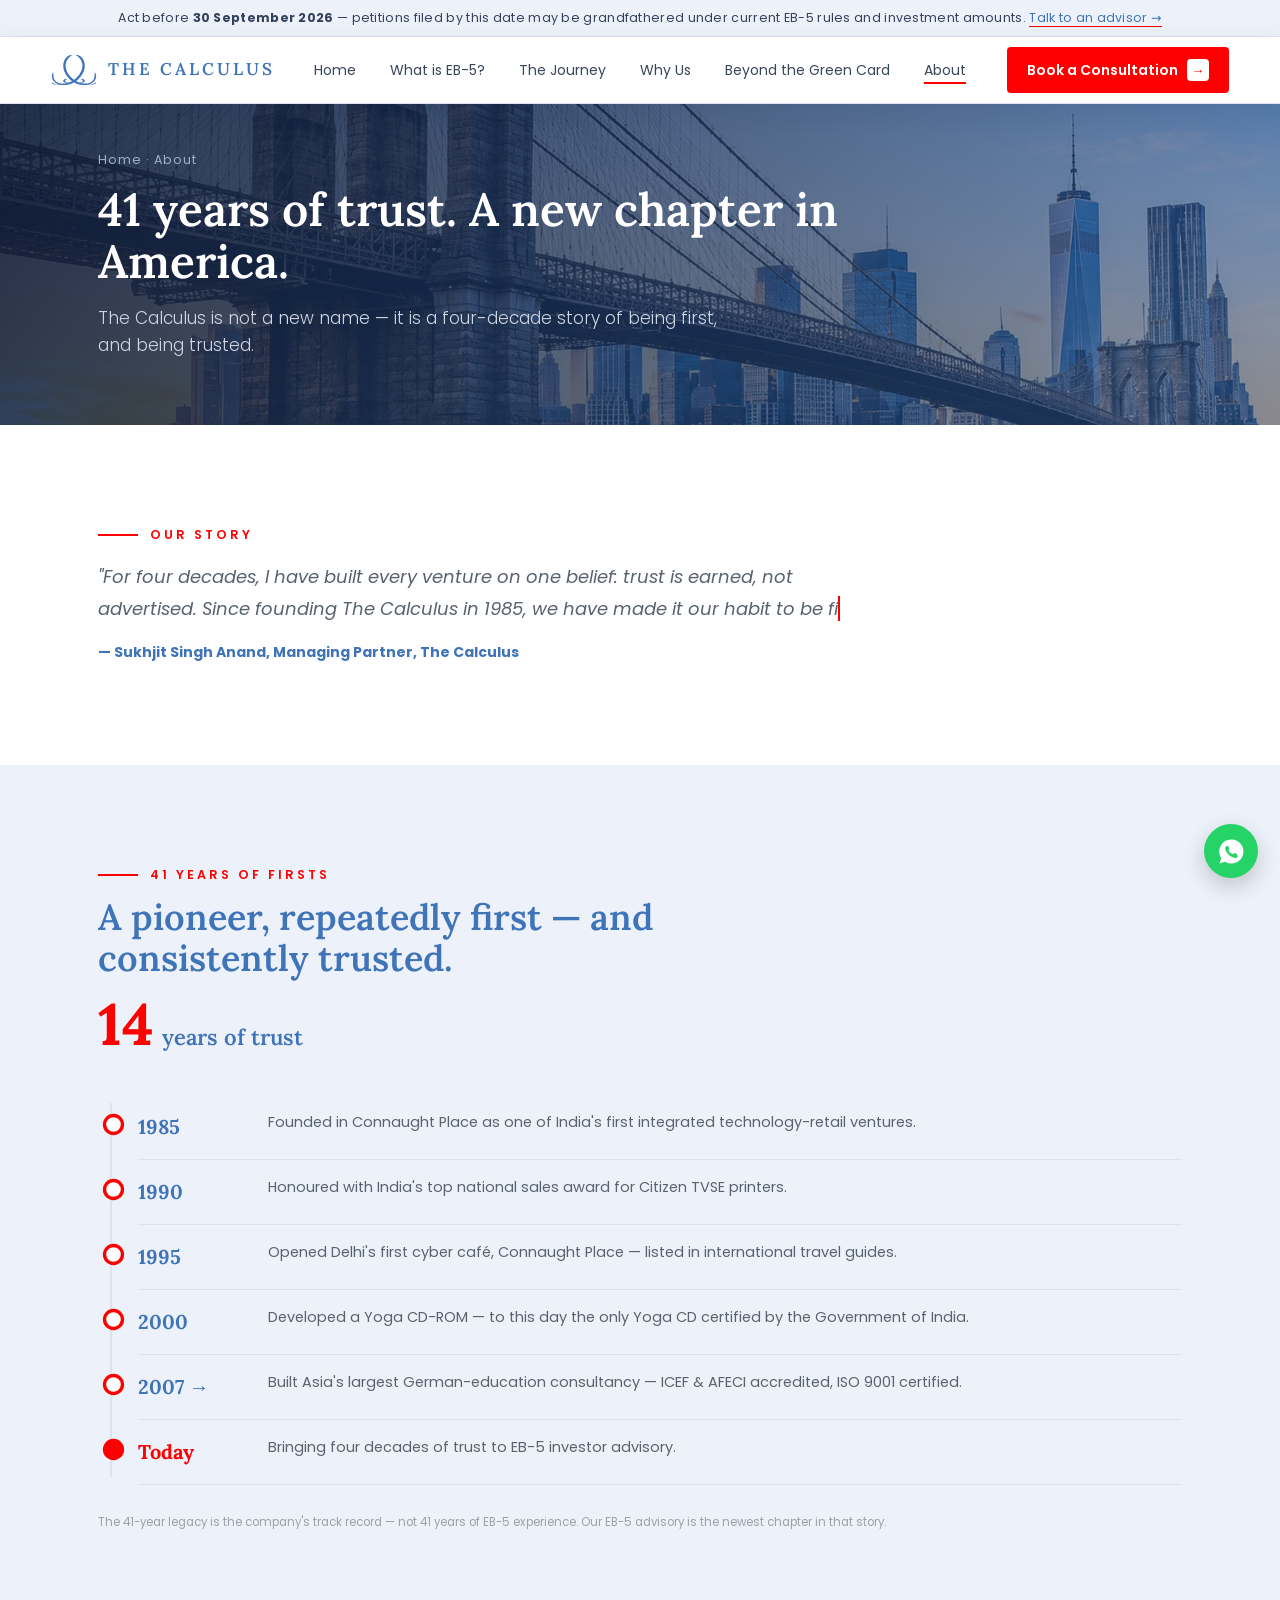
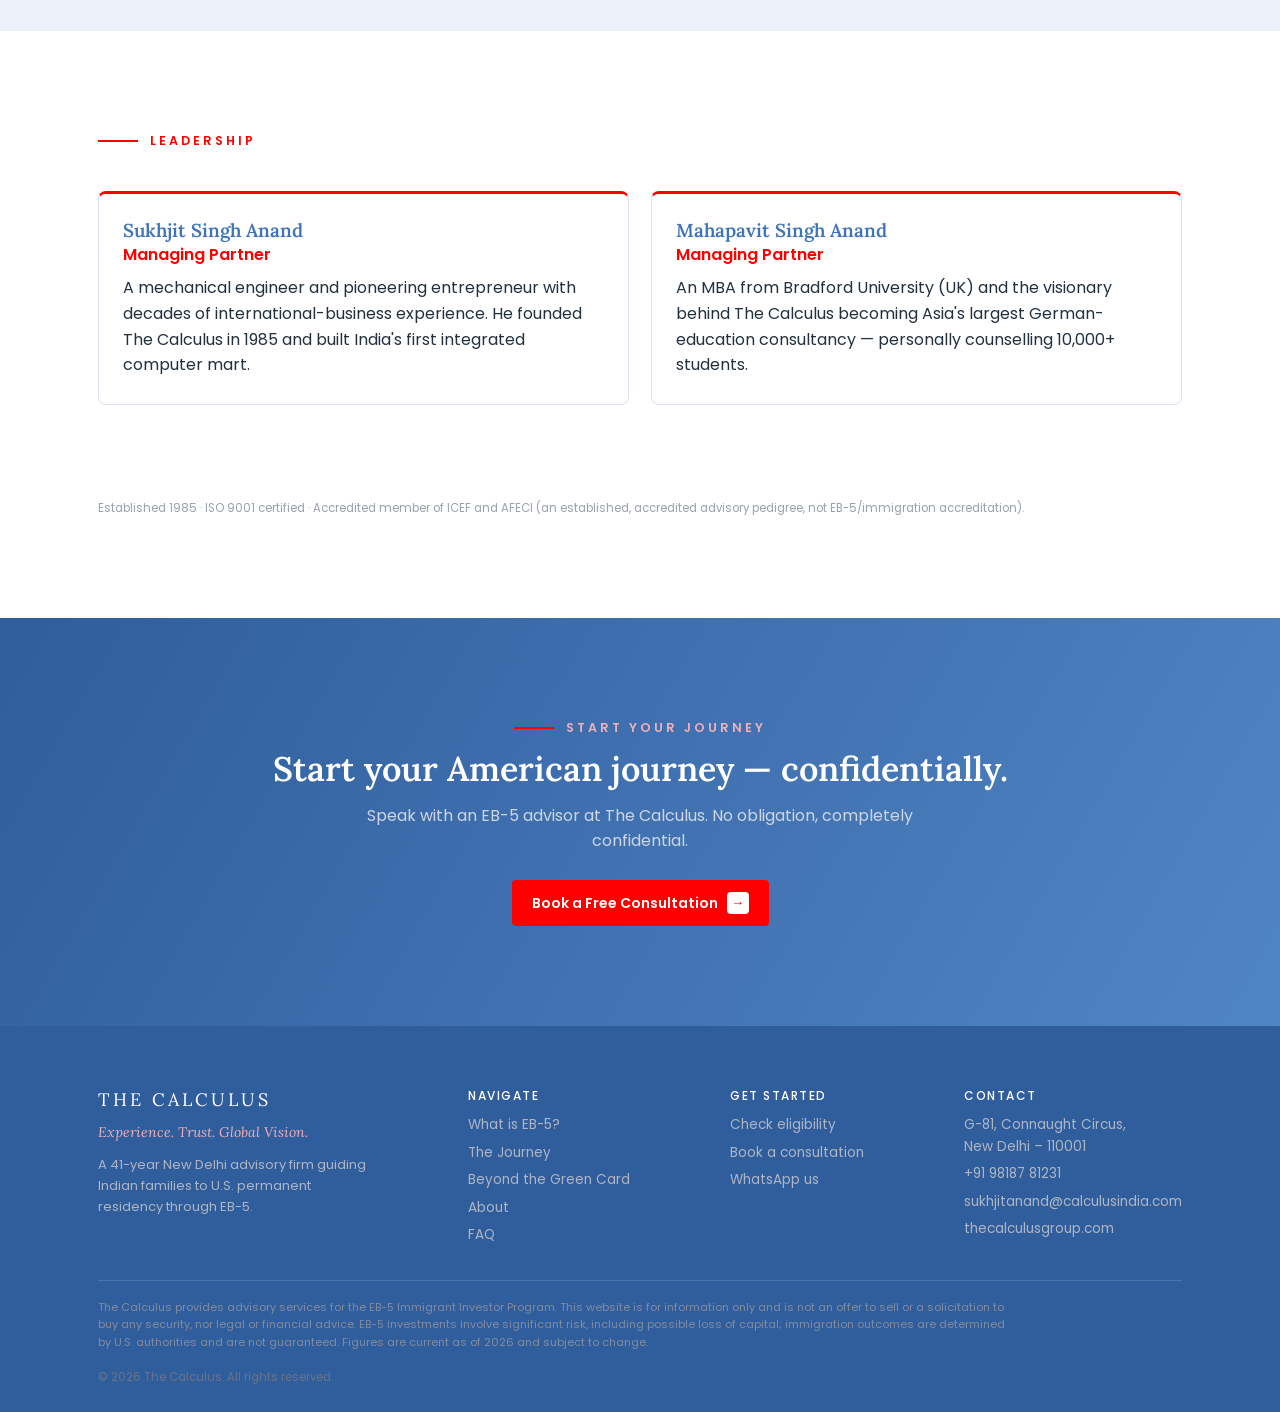
==== commit da36b141: "feat: enhance UI interactivity and refine color palette - Standardized hero section heights across a" ====
--- a/about.html
+++ b/about.html
@@ -3,8 +3,8 @@
   <a class="brand" href="index.html"><img class="logo" src="assets/logo-navy.svg" alt="The Calculus"><span class="nm">THE CALCULUS</span></a>
   <button class="burger" id="burger" aria-label="Menu">☰</button>
   <nav class="menu" id="menu"><a href="index.html">Home</a><a href="what-is-eb5.html">What is EB-5?</a><a href="journey.html">The Journey</a><a href="why-us.html">Why Us</a><a href="beyond.html">Beyond the Green Card</a><a href="about.html">About</a><a href="contact.html" class="btn btn-gold menu-only">Book a Consultation <span class="arr">→</span></a></nav><div class="nav-right"><a href="contact.html" class="btn btn-gold">Book a Consultation <span class="arr">→</span></a></div>
-</div></header></div><section class="phero"><svg class="skyline" viewBox="0 0 700 400" preserveAspectRatio="xMaxYMax slice" xmlns="http://www.w3.org/2000/svg"><g fill="#31456b"><rect x="360" y="250" width="34" height="150"/><rect x="402" y="210" width="28" height="190"/><rect x="620" y="240" width="40" height="160"/><rect x="668" y="200" width="30" height="200"/></g><g fill="#3f5c86"><rect x="516" y="300" width="70" height="34"/><rect x="528" y="262" width="46" height="40"/><polygon points="540,262 562,262 556,180 546,180"/><circle cx="551" cy="170" r="9"/><rect x="560" y="120" width="5" height="70" transform="rotate(20 562 150)"/></g></svg><div class="wrap"><div class="crumb reveal"><a href="index.html">Home</a> · About</div><h1 class="reveal">41 years of trust. A new chapter in America.</h1><p class="reveal">The Calculus is not a new name — it is a four-decade story of being first, and being trusted.</p></div></section><section><div class="wrap"><div class="eyebrow reveal">Our story</div><div class="prose reveal d1"><p style="font-style:italic;font-size:18px;color:var(--slate)">"For four decades, I have built every venture on one belief: trust is earned, not advertised. Since founding The Calculus in 1985, we have made it our habit to be first — and to do things right — guiding thousands of Indian families toward global opportunities with honesty and care. We bring that same four-decade commitment to every EB-5 investor we serve."</p><p style="font-size:14px"><b>— Sukhjit Singh Anand, Managing Partner, The Calculus</b></p></div></div></section>
-<section class="ivory"><div class="wrap"><div class="eyebrow reveal">41 years of firsts</div><div class="sec-head reveal d1"><h2>A pioneer, repeatedly first — and consistently trusted.</h2></div><div class="timeline stagger" data-timeline><div class="tl-line"></div>
+</div></header></div><section class="phero"><svg class="skyline" viewBox="0 0 700 400" preserveAspectRatio="xMaxYMax slice" xmlns="http://www.w3.org/2000/svg"><g fill="#31456b"><rect x="360" y="250" width="34" height="150"/><rect x="402" y="210" width="28" height="190"/><rect x="620" y="240" width="40" height="160"/><rect x="668" y="200" width="30" height="200"/></g><g fill="#3f5c86"><rect x="516" y="300" width="70" height="34"/><rect x="528" y="262" width="46" height="40"/><polygon points="540,262 562,262 556,180 546,180"/><circle cx="551" cy="170" r="9"/><rect x="560" y="120" width="5" height="70" transform="rotate(20 562 150)"/></g></svg><div class="wrap"><div class="crumb reveal"><a href="index.html">Home</a> · About</div><h1 class="reveal">41 years of trust. A new chapter in America.</h1><p class="reveal">The Calculus is not a new name — it is a four-decade story of being first, and being trusted.</p></div></section><section><div class="wrap"><div class="eyebrow reveal">Our story</div><div class="prose reveal d1"><p style="font-style:italic;font-size:18px;color:var(--slate)"><span class="typewriter">"For four decades, I have built every venture on one belief: trust is earned, not advertised. Since founding The Calculus in 1985, we have made it our habit to be first — and to do things right — guiding thousands of Indian families toward global opportunities with honesty and care. We bring that same four-decade commitment to every EB-5 investor we serve."</span></p><p style="font-size:14px"><b>— Sukhjit Singh Anand, Managing Partner, The Calculus</b></p></div></div></section>
+<section class="ivory"><div class="wrap"><div class="eyebrow reveal">41 years of firsts</div><div class="sec-head reveal d1"><h2>A pioneer, repeatedly first — and consistently trusted.</h2><div class="heritage-counter" style="margin-top:16px"><span class="hc-num" data-target="41">41</span><span class="hc-label">years of trust</span></div></div><div class="timeline stagger" data-timeline><div class="tl-line"></div>
 <div class="tl-row reveal"><div class="yr">1985</div><p>Founded in Connaught Place as one of India's first integrated technology-retail ventures.</p></div>
 <div class="tl-row reveal"><div class="yr">1990</div><p>Honoured with India's top national sales award for Citizen TVSE printers.</p></div>
 <div class="tl-row reveal"><div class="yr">1995</div><p>Opened Delhi's first cyber café, Connaught Place — listed in international travel guides.</p></div>
@@ -13,8 +13,14 @@
 <div class="tl-row today reveal"><div class="yr">Today</div><p>Bringing four decades of trust to EB-5 investor advisory.</p></div>
 </div><p class="note reveal">The 41-year legacy is the company's track record — not 41 years of EB-5 experience. Our EB-5 advisory is the newest chapter in that story.</p></div></section>
 <section><div class="wrap"><div class="eyebrow reveal">Leadership</div><div class="grid-2">
-<div class="card reveal"><h3>Sukhjit Singh Anand</h3><p style="color:var(--gold-d);font-weight:600;margin-bottom:8px">Managing Partner</p><p>A mechanical engineer and pioneering entrepreneur with decades of international-business experience. He founded The Calculus in 1985 and built India's first integrated computer mart.</p></div>
-<div class="card reveal d1"><h3>Mahapavit Singh Anand</h3><p style="color:var(--gold-d);font-weight:600;margin-bottom:8px">Managing Partner</p><p>An MBA from Bradford University (UK) and the visionary behind The Calculus becoming Asia's largest German-education consultancy — personally counselling 10,000+ students.</p></div>
+<div class="card-flip reveal">
+  <div class="card-front"><h3>Sukhjit Singh Anand</h3><p style="color:var(--gold-d);font-weight:600;margin-bottom:8px">Managing Partner</p><p>A mechanical engineer and pioneering entrepreneur with decades of international-business experience. He founded The Calculus in 1985 and built India's first integrated computer mart.</p></div>
+  <div class="card-back"><h4>His vision</h4><p>"I built The Calculus on the belief that trust is earned through action, not advertising. Every family we guide to the U.S. carries our four-decade reputation with them."</p><p class="flip-hint">↺ Hover to flip back</p></div>
+</div>
+<div class="card-flip reveal d1">
+  <div class="card-front"><h3>Mahapavit Singh Anand</h3><p style="color:var(--gold-d);font-weight:600;margin-bottom:8px">Managing Partner</p><p>An MBA from Bradford University (UK) and the visionary behind The Calculus becoming Asia's largest German-education consultancy — personally counselling 10,000+ students.</p></div>
+  <div class="card-back"><h4>His perspective</h4><p>"Having guided over 10,000 students internationally, I know what families need most: honest counsel, clear timelines, and someone who stays beside them."</p><p class="flip-hint">↺ Hover to flip back</p></div>
+</div>
 </div><p class="note reveal">Established 1985 · ISO 9001 certified · Accredited member of ICEF and AFECI (an established, accredited advisory pedigree, not EB-5/immigration accreditation).</p></div></section><section class="ctaband"><div class="wrap reveal"><div class="eyebrow light" style="justify-content:center">Start your journey</div><h2 style="margin-top:12px">Start your American journey — confidentially.</h2><p>Speak with an EB-5 advisor at The Calculus. No obligation, completely confidential.</p><a class="btn btn-gold" href="contact.html">Book a Free Consultation <span class="arr">→</span></a></div></section><footer><div class="wrap">
   <div class="fgrid">
     <div class="fcol" style="max-width:270px"><div class="nm">THE CALCULUS</div><div class="tl">Experience. Trust. Global Vision.</div><div style="margin-top:12px;font-size:13px">A 41-year New Delhi advisory firm guiding Indian families to U.S. permanent residency through EB-5.</div></div>
--- a/styles.css
+++ b/styles.css
@@ -71,13 +71,13 @@
 .micro{color:#6b7890;font-size:13px;letter-spacing:1px;margin-top:24px}
 
 /* --- inner page hero --- */
-.phero{position:relative;background:linear-gradient(120deg,#305d9c,#5085c4);color:#fff;padding:150px 0 66px;overflow:hidden}
+.phero{position:relative;background:linear-gradient(120deg,#305d9c,#5085c4);color:#fff;padding:150px 0 66px;overflow:hidden;min-height:420px;display:flex;align-items:flex-end}
 .phero .skyline{position:absolute;right:0;bottom:0;width:52%;height:70%;opacity:.5;z-index:0}
-.phero .wrap{position:relative;z-index:2}
+.phero .wrap{position:relative;z-index:2;width:100%}
 .phero .crumb{color:#9fb0c8;font-size:12.5px;letter-spacing:1px;margin-bottom:14px}
 .phero .crumb a:hover{color:var(--gold-s)}
-.phero h1{color:#fff;font-size:46px;max-width:800px;margin-top:8px}
-.phero p{color:#cfd6e3;font-size:17px;max-width:640px;margin-top:16px;font-weight:300}
+.phero h1{color:#fff;font-size:46px;max-width:800px;margin-top:8px;transition:transform .1s ease-out;will-change:transform}
+.phero p{color:#cfd6e3;font-size:17px;max-width:640px;margin-top:16px;font-weight:300;transition:transform .1s ease-out;will-change:transform}
 
 /* --- trust bar + marquee --- */
 .trustbar{border-top:1px solid var(--line);border-bottom:1px solid var(--line);background:#fff}
@@ -145,8 +145,8 @@
 .tl-row p{color:var(--slate);font-size:14.5px}
 
 /* --- proof strip --- */
-.proof{background:var(--navy);color:#fff;border-left:3px solid var(--gold);padding:28px 32px;border-radius:8px;margin-top:32px}
-.proof .big{font-family:'Lora',serif;color:var(--gold);font-size:24px;font-weight:700}
+.proof{background:var(--navy-2);color:#fff;border-left:3px solid var(--gold-s);padding:28px 32px;border-radius:8px;margin-top:32px}
+.proof .big{font-family:'Lora',serif;color:var(--gold-s);font-size:24px;font-weight:700}
 .proof .rk{color:#aeb6c4;font-size:12px;font-style:italic;margin-top:12px;line-height:1.5}
 
 /* --- beyond --- */
@@ -232,6 +232,7 @@
   .menu-only{display:inline-flex;margin-top:12px}
   .brand{flex:none}
   .hero h1{font-size:38px}.phero h1{font-size:32px}
+  .phero{min-height:300px}
   .stats .row,.grid-3,.grid-2,.tiles,.cols-3,.beyond .grid{grid-template-columns:1fr;gap:16px}
   .stat,.cols-3 .col{border-left:none;padding-left:0}
   section{padding:64px 0}
@@ -244,16 +245,17 @@
 @keyframes kenphero{from{transform:scale(1.03)}to{transform:scale(1.16) translate(-1.5%,-1%)}}
 .phero>.skyline{display:none}
 .phero .wrap{position:relative;z-index:2}
-.card{transition:transform .32s ease,box-shadow .32s ease,border-color .32s ease}
+.card{transition:transform .32s ease,box-shadow .32s ease,border-color .32s ease;perspective:800px}
 .card:hover{transform:translateY(-7px);box-shadow:0 20px 46px rgba(16,34,68,.17);border-top-color:var(--gold)}
 .tile{transition:transform .3s ease,box-shadow .3s ease}
 .tile:hover{transform:translateY(-5px);box-shadow:0 16px 38px rgba(16,34,68,.15)}
 .step{transition:transform .3s ease}
 .step:hover{transform:translateX(7px)}
-.tl-row{transition:background .3s ease}
-.tl-row:hover{background:rgba(64,116,184,.07)}
+.tl-row{transition:background .3s ease,padding-left .3s ease}
+.tl-row:hover{background:rgba(64,116,184,.07);padding-left:8px}
 .ctable tr{transition:background .25s ease}
 .ctable tr:hover td{background:#e9f1fb}
+.ctable tr:hover td:first-child{border-left:3px solid var(--gold)}
 .btn{transition:transform .25s ease,box-shadow .3s ease,filter .25s ease}
 .progressbar{position:fixed;top:0;left:0;height:3px;width:0;background:var(--gold);z-index:100;transition:width .12s linear}
 [data-timeline]{position:relative;padding-left:40px}
@@ -261,6 +263,67 @@
 [data-timeline] .tl-line{position:absolute;left:12px;top:8px;width:2px;height:0;background:var(--gold);z-index:1}
 [data-timeline] .tl-row,[data-timeline] .step{position:relative}
 @media(max-width:900px){[data-timeline]{padding-left:30px}}
+
+/* ===== eyebrow slide-in ===== */
+.js .eyebrow.reveal{opacity:0;transform:translateX(-30px)}
+.eyebrow.reveal.in{opacity:1;transform:translateX(0)}
+
+/* ===== staggered delays (extended) ===== */
+.d5{transition-delay:.58s}.d6{transition-delay:.7s}
+
+/* ===== table row-by-row reveal ===== */
+.ctable.reveal-rows tr{opacity:0;transform:translateY(12px);transition:opacity .5s ease,transform .5s ease}
+.ctable.reveal-rows tr.in{opacity:1;transform:none}
+
+/* ===== CTA band shimmer ===== */
+.ctaband{position:relative;overflow:hidden}
+.ctaband::after{content:"";position:absolute;top:0;left:-80%;width:60%;height:100%;background:linear-gradient(105deg,transparent 38%,rgba(255,255,255,.08) 50%,transparent 62%);animation:ctashimmer 5s ease-in-out infinite}
+@keyframes ctashimmer{0%,100%{left:-80%}50%{left:120%}}
+
+/* ===== prose link underline animation ===== */
+.prose a{color:var(--navy);position:relative;text-decoration:none}
+.prose a::after{content:"";position:absolute;left:0;bottom:-1px;width:0;height:1.5px;background:var(--gold);transition:width .3s ease}
+.prose a:hover::after{width:100%}
+
+/* ===== typewriter effect (about page quote) ===== */
+.typewriter{overflow:hidden;border-right:2px solid var(--gold);white-space:normal;display:inline}
+.typewriter.typing{animation:blink-caret .72s step-end infinite}
+.typewriter.done{border-right-color:transparent}
+@keyframes blink-caret{from,to{border-color:var(--gold)}50%{border-color:transparent}}
+
+/* ===== leadership card flip ===== */
+.card-flip{position:relative;perspective:1000px;min-height:280px}
+.card-flip .card-front,.card-flip .card-back{border-radius:8px;padding:26px 24px;backface-visibility:hidden;transition:transform .6s ease}
+.card-flip .card-front{background:#fff;border:1px solid var(--line);border-top:3px solid var(--gold);position:relative;z-index:2}
+.card-flip .card-back{position:absolute;inset:0;background:var(--navy);color:#fff;border-radius:8px;transform:rotateY(180deg);display:flex;flex-direction:column;justify-content:center;padding:30px 28px}
+.card-flip .card-back h4{color:var(--gold-s);font-family:'Lora',serif;font-size:16px;margin-bottom:10px}
+.card-flip .card-back p{color:#d1daf0;font-size:14px;line-height:1.6}
+.card-flip .card-back .flip-hint{color:var(--gold-s);font-size:11px;margin-top:14px;letter-spacing:1px;text-transform:uppercase}
+.card-flip:hover .card-front{transform:rotateY(180deg)}
+.card-flip:hover .card-back{transform:rotateY(0)}
+
+/* ===== enhanced timeline nodes (about page) ===== */
+.timeline[data-timeline] .tl-row.in .yr::before{animation:node-pulse .6s ease forwards}
+@keyframes node-pulse{0%{box-shadow:0 0 0 0 rgba(255,0,0,.4)}70%{box-shadow:0 0 0 10px rgba(255,0,0,0)}100%{box-shadow:0 0 0 0 rgba(255,0,0,0)}}
+
+/* ===== heritage counter ===== */
+.heritage-counter{display:inline-flex;align-items:baseline;gap:8px}
+.heritage-counter .hc-num{font-family:'Lora',serif;font-weight:700;font-size:58px;color:var(--gold);line-height:1}
+.heritage-counter .hc-label{font-family:'Lora',serif;font-size:22px;color:var(--navy);font-weight:600}
+
+/* ===== journey step active highlight ===== */
+.jstep.j-active .jtxt{border-left:3px solid var(--gold);padding-left:16px}
+.jstep.rev.j-active .jtxt{border-left:none;border-right:3px solid var(--gold);padding-right:16px}
+.jstep .jtxt{transition:border .3s ease,padding .3s ease}
+.jstep:hover .jtxt p{max-height:200px}
+
+/* ===== gaincard mouse-move parallax ===== */
+.gaincard .gc-img{transition:transform .7s ease}
+.gaincard[data-parallax] .gc-img{will-change:transform}
+
+/* ===== proof strip counter ===== */
+.proof .big[data-target]{transition:color .3s ease}
+.proof .big.counted{color:var(--gold-s)}
 
 /* ===== family-gains image cards ===== */
 .gaincard{position:relative;display:block;min-height:312px;border-radius:14px;overflow:hidden;color:#fff;box-shadow:0 10px 30px rgba(16,34,68,.14);transition:transform .4s ease,box-shadow .4s ease}
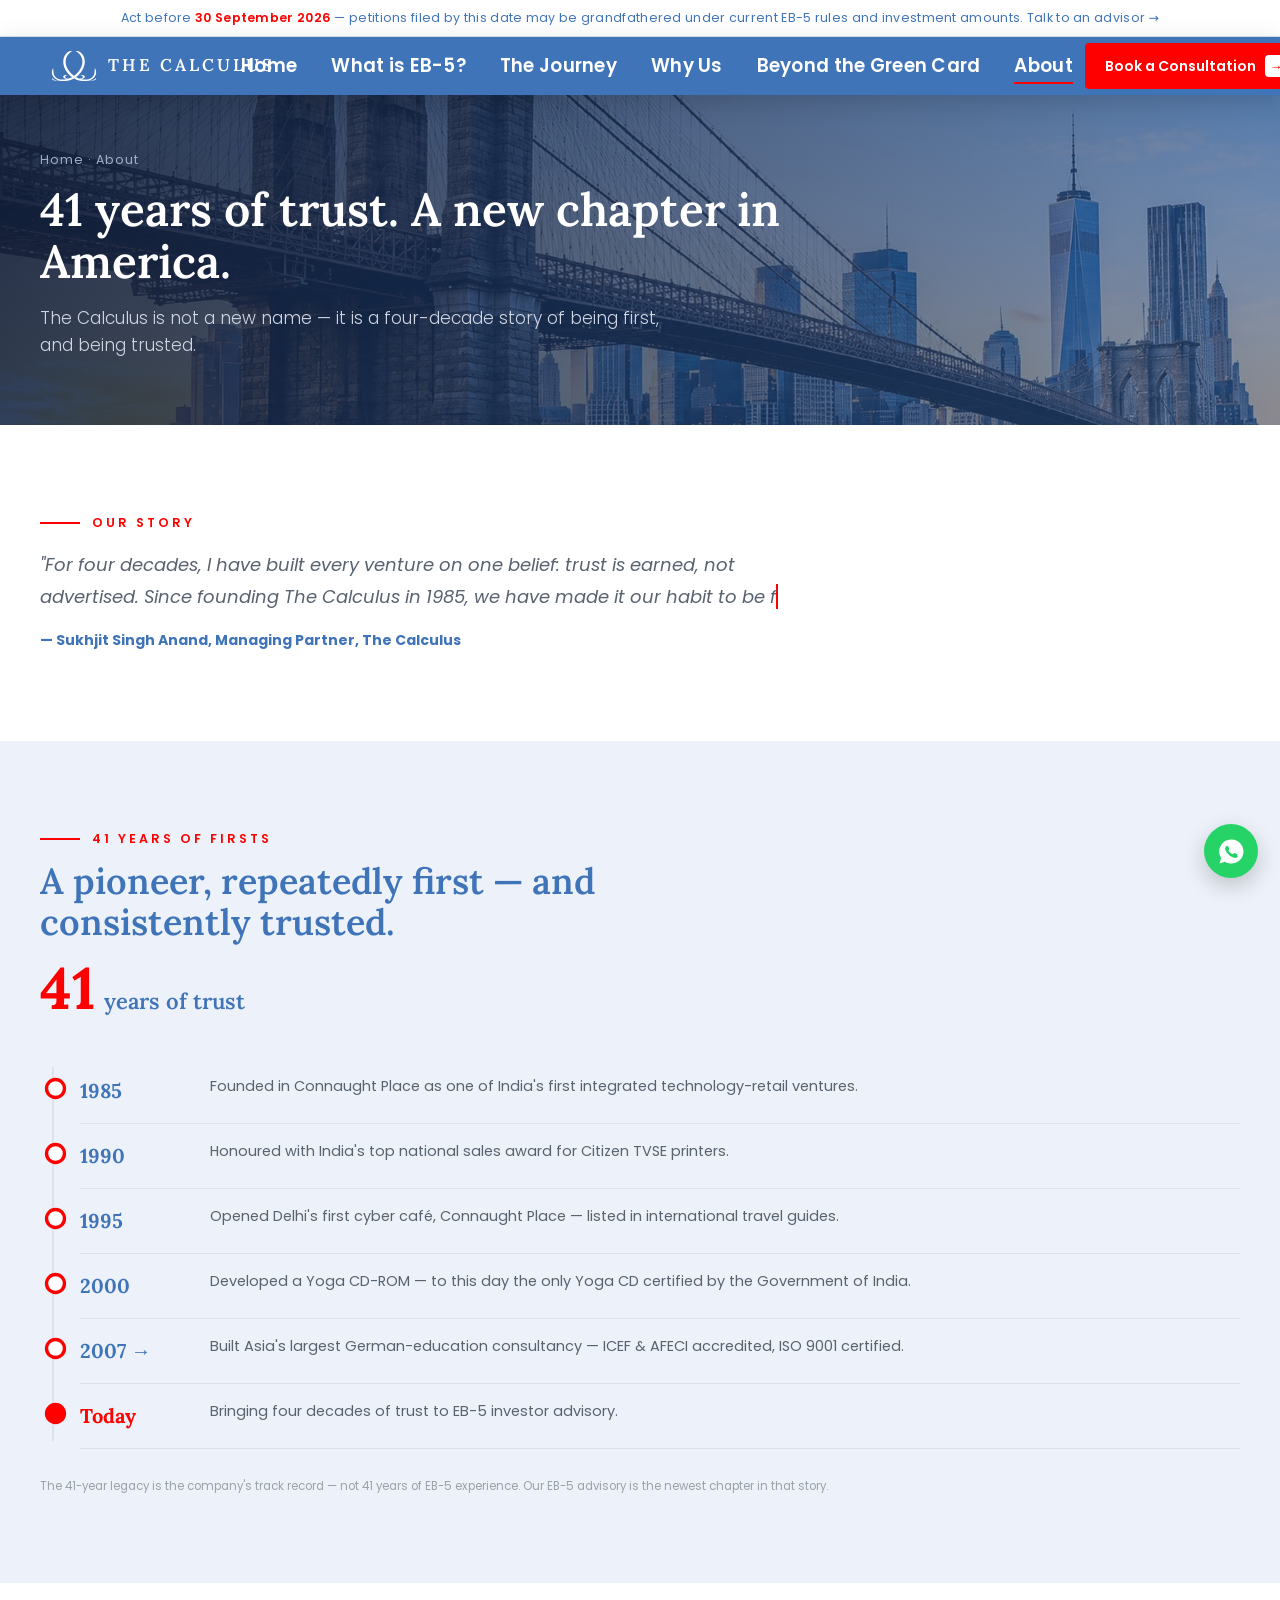
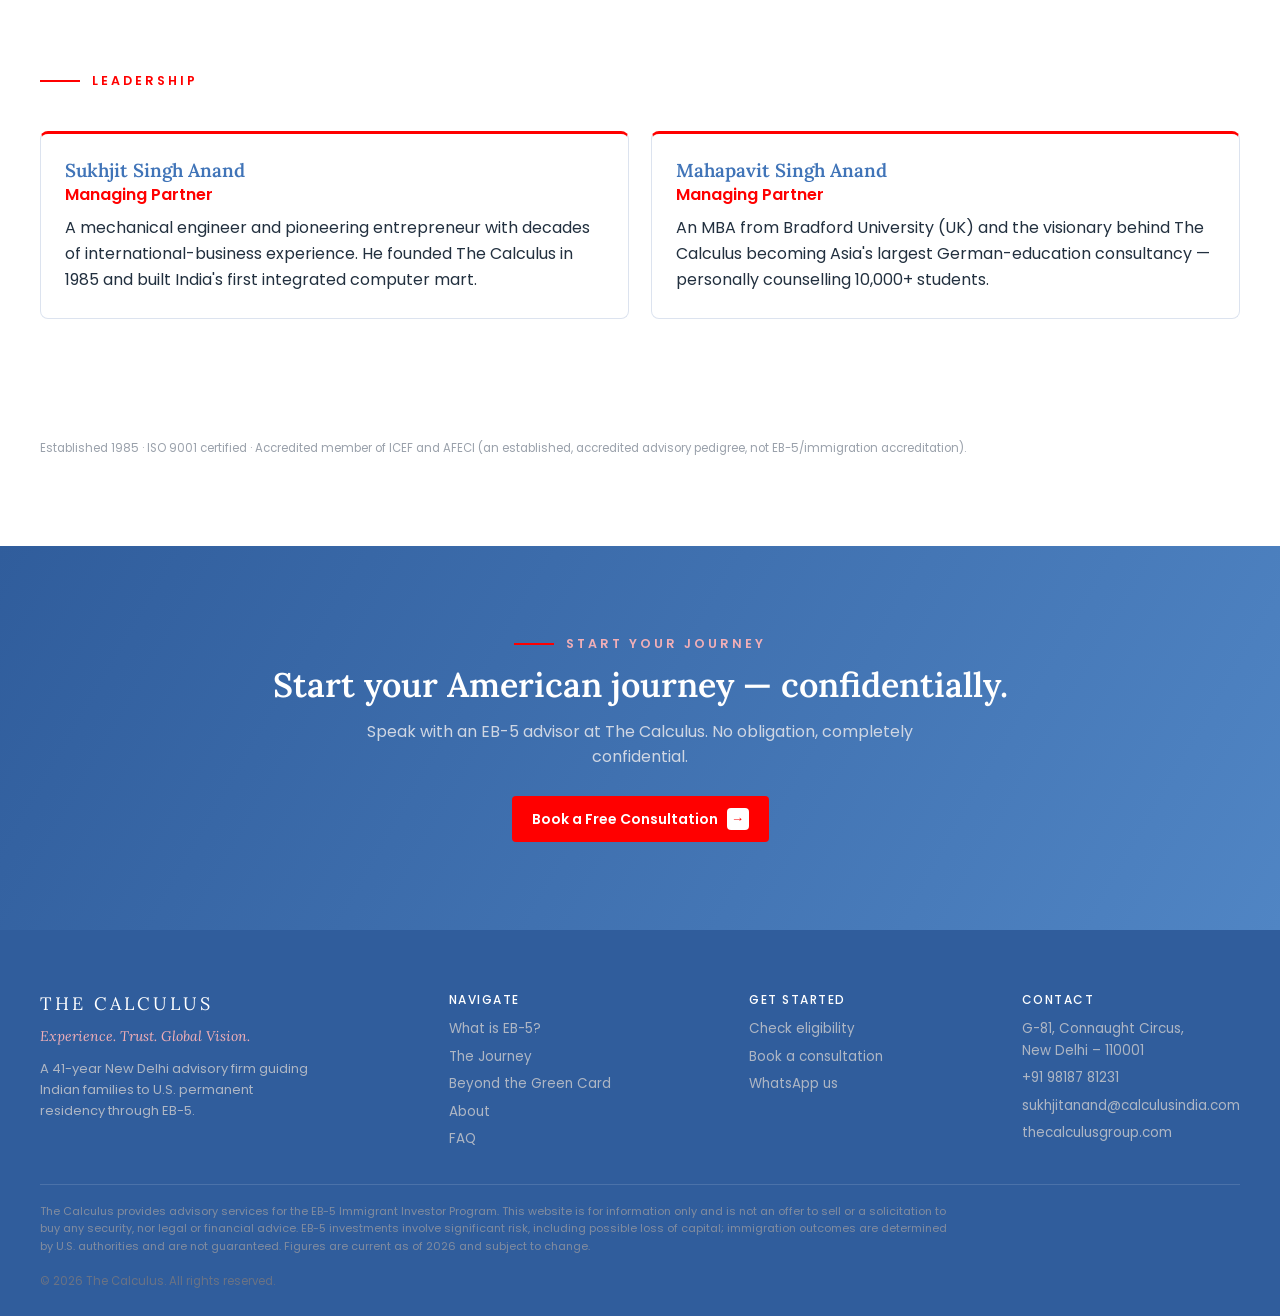
==== commit dd9ac879: "yash/redesigning the home page; changed the color pallette; added new content(housing rental,etc)" ====
--- a/about.html
+++ b/about.html
@@ -1,6 +1,6 @@
 <!DOCTYPE html><html lang="en"><head><meta charset="UTF-8"><meta name="viewport" content="width=device-width, initial-scale=1.0"><title>About The Calculus — 41 Years of Trust in New Delhi | EB-5 Advisory</title><meta name="description" content="Founded in 1985, The Calculus is a 41-year New Delhi advisory firm. Meet our Managing Partners and the legacy now guiding EB-5 investors."><link rel="preconnect" href="https://fonts.googleapis.com"><link rel="preconnect" href="https://fonts.gstatic.com" crossorigin><link href="https://fonts.googleapis.com/css2?family=Lora:wght@500;600;700&family=Poppins:wght@300;400;500;600&display=swap" rel="stylesheet"><link rel="stylesheet" href="styles.css"><script>document.documentElement.classList.add("js");addEventListener("load",function(){setTimeout(function(){if(!window.__ok){document.querySelectorAll(".reveal").forEach(function(e){e.classList.add("in")})}},700)})</script>
 </head><body><div class="topbar solid" id="topbar"><div class="urgency">Act before <b>30 September 2026</b> — petitions filed by this date may be grandfathered under current EB-5 rules and investment amounts. <a href="contact.html">Talk to an advisor →</a></div><header id="hdr"><div class="wrap nav">
-  <a class="brand" href="index.html"><img class="logo" src="assets/logo-navy.svg" alt="The Calculus"><span class="nm">THE CALCULUS</span></a>
+  <a class="brand" href="index.html"><img class="logo" src="assets/logo-white.svg" alt="The Calculus"><span class="nm">THE CALCULUS</span></a>
   <button class="burger" id="burger" aria-label="Menu">☰</button>
   <nav class="menu" id="menu"><a href="index.html">Home</a><a href="what-is-eb5.html">What is EB-5?</a><a href="journey.html">The Journey</a><a href="why-us.html">Why Us</a><a href="beyond.html">Beyond the Green Card</a><a href="about.html">About</a><a href="contact.html" class="btn btn-gold menu-only">Book a Consultation <span class="arr">→</span></a></nav><div class="nav-right"><a href="contact.html" class="btn btn-gold">Book a Consultation <span class="arr">→</span></a></div>
 </div></header></div><section class="phero"><svg class="skyline" viewBox="0 0 700 400" preserveAspectRatio="xMaxYMax slice" xmlns="http://www.w3.org/2000/svg"><g fill="#31456b"><rect x="360" y="250" width="34" height="150"/><rect x="402" y="210" width="28" height="190"/><rect x="620" y="240" width="40" height="160"/><rect x="668" y="200" width="30" height="200"/></g><g fill="#3f5c86"><rect x="516" y="300" width="70" height="34"/><rect x="528" y="262" width="46" height="40"/><polygon points="540,262 562,262 556,180 546,180"/><circle cx="551" cy="170" r="9"/><rect x="560" y="120" width="5" height="70" transform="rotate(20 562 150)"/></g></svg><div class="wrap"><div class="crumb reveal"><a href="index.html">Home</a> · About</div><h1 class="reveal">41 years of trust. A new chapter in America.</h1><p class="reveal">The Calculus is not a new name — it is a four-decade story of being first, and being trusted.</p></div></section><section><div class="wrap"><div class="eyebrow reveal">Our story</div><div class="prose reveal d1"><p style="font-style:italic;font-size:18px;color:var(--slate)"><span class="typewriter">"For four decades, I have built every venture on one belief: trust is earned, not advertised. Since founding The Calculus in 1985, we have made it our habit to be first — and to do things right — guiding thousands of Indian families toward global opportunities with honesty and care. We bring that same four-decade commitment to every EB-5 investor we serve."</span></p><p style="font-size:14px"><b>— Sukhjit Singh Anand, Managing Partner, The Calculus</b></p></div></div></section>
--- a/styles.css
+++ b/styles.css
@@ -4,7 +4,7 @@
   --gold:#ff0000; --gold-d:#ff0000; --gold-s:#f2afb7;
   --ivory:#edf2fa; --ivory-2:#e1eaf6;
   --ink:#22303f; --slate:#59626f; --line:#dce3ef; --line-2:#e7ecf5;
-  --maxw:1180px;
+  --maxw:1360px;
 }
 *{margin:0;padding:0;box-sizing:border-box}
 html{scroll-behavior:smooth}
@@ -12,7 +12,7 @@
 h1,h2,h3,h4{font-family:'Lora',Georgia,serif;font-weight:600;color:var(--navy);line-height:1.14}
 a{text-decoration:none;color:inherit}
 img,svg,video{display:block;max-width:100%}
-.wrap{max-width:var(--maxw);margin:0 auto;padding:0 48px}
+.wrap{max-width:var(--maxw);margin:0 auto;padding:0 40px}
 
 /* --- shared bits --- */
 .eyebrow{display:flex;align-items:center;gap:12px;color:var(--gold-d);font-weight:600;letter-spacing:3px;font-size:12.5px;text-transform:uppercase}
@@ -30,23 +30,24 @@
 .tlink.light{color:#fff}
 
 /* --- urgency + header --- */
-.urgency{background:var(--ivory);color:#33415c;text-align:center;font-size:12.5px;letter-spacing:.3px;padding:8px 16px;border-bottom:1px solid var(--line)}
-.urgency a{color:var(--navy);border-bottom:1px solid var(--gold)}
+.urgency{background:#fff;color:var(--navy);text-align:center;font-size:12.5px;letter-spacing:.3px;padding:8px 16px;border-bottom:1px solid var(--line)}
+.urgency a{color:var(--navy);border-bottom:1px solid transparent;transition:border-color .3s ease;} .urgency a:hover{border-color:var(--gold);}
+.urgency b{color:var(--gold);font-weight:600;}
 .topbar{position:fixed;top:0;left:0;right:0;z-index:50}
-header{transition:.35s;padding:18px 0;background:transparent}
+header{transition:.35s;padding:14px 0;background:transparent}
 header .wrap{max-width:100%;padding:0 clamp(20px,4vw,52px)}
-.topbar.solid header,.topbar.scrolled header{background:#fff;padding:10px 0;box-shadow:0 6px 26px rgba(20,30,55,.09);border-bottom:1px solid var(--line)}
+.topbar.solid header,.topbar.scrolled header{background:var(--navy);padding:6px 0;box-shadow:0 6px 26px rgba(0,0,0,.15);border-bottom:none}
 .nav{display:flex;align-items:center;gap:12px}
 .brand{display:flex;align-items:center;gap:11px;flex:1 1 0}
 .brand .logo{height:32px;width:auto}
-.brand .nm{font-family:'Lora',serif;font-weight:600;color:var(--navy);font-size:17px;letter-spacing:3px;white-space:nowrap}
+.brand .nm{font-family:'Lora',serif;font-weight:600;color:#fff;font-size:17px;letter-spacing:3px;white-space:nowrap}
 .menu{flex:0 0 auto;display:flex;align-items:center;justify-content:center;gap:34px}
 .nav-right{flex:1 1 0;display:flex;align-items:center;justify-content:flex-end}
 .menu-only{display:none}
-.menu a{color:#39465c;font-size:14px;position:relative;padding:3px 0;white-space:nowrap}
+.menu a{color:#fff;font-size:18.5px;font-weight:600;letter-spacing:0.015em;position:relative;padding:3px 0;white-space:nowrap}
 .menu a::after{content:"";position:absolute;left:0;bottom:0;height:2px;width:0;background:var(--gold);transition:.3s}
 .menu a:hover::after,.menu a.active::after{width:100%}
-.burger{display:none;background:none;border:none;cursor:pointer;font-size:26px;color:var(--navy)}
+.burger{display:none;background:none;border:none;cursor:pointer;font-size:26px;color:#fff}
 
 /* --- home hero (video) --- */
 .hero{position:relative;min-height:104vh;display:flex;align-items:flex-end;overflow:hidden;background:#305d9c;padding-top:96px}
@@ -89,7 +90,7 @@
 @keyframes scroll{from{transform:translateX(0)}to{transform:translateX(-50%)}}
 
 /* --- sections --- */
-section{padding:100px 0}
+section{padding:88px 0}
 .sec-head{max-width:720px}
 .sec-head h2{font-size:36px;margin:12px 0 0}
 .lead{color:var(--slate);font-size:16.5px;line-height:1.65;margin-top:14px}
@@ -224,9 +225,9 @@
 @media (prefers-reduced-motion: reduce){*{animation:none!important;transition:none!important}.reveal{opacity:1;transform:none}}
 @media(max-width:900px){
   .wrap{padding:0 22px}
-  .menu{position:fixed;inset:0 0 0 auto;width:78%;max-width:320px;background:#fff;flex-direction:column;align-items:flex-start;justify-content:flex-start;gap:6px;padding:90px 28px;transform:translateX(100%);transition:.35s;box-shadow:-10px 0 40px rgba(0,0,0,.15)}
+  .menu{position:fixed;inset:0 0 0 auto;width:78%;max-width:320px;background:var(--navy);flex-direction:column;align-items:flex-start;justify-content:flex-start;gap:6px;padding:90px 28px;transform:translateX(100%);transition:.35s;box-shadow:-10px 0 40px rgba(0,0,0,.15)}
   .menu.open{transform:none}
-  .menu a:not(.btn){padding:12px 0;width:100%;border-bottom:1px solid var(--line)}
+  .menu a:not(.btn){padding:12px 0;width:100%;border-bottom:1px solid rgba(255,255,255,.15)}
   .burger{display:block;z-index:60}
   .nav-right{display:none}
   .menu-only{display:inline-flex;margin-top:12px}
@@ -235,7 +236,7 @@
   .phero{min-height:300px}
   .stats .row,.grid-3,.grid-2,.tiles,.cols-3,.beyond .grid{grid-template-columns:1fr;gap:16px}
   .stat,.cols-3 .col{border-left:none;padding-left:0}
-  section{padding:64px 0}
+  section{padding:52px 0}
 }
 
 /* ===== polished interactions (inner pages) ===== */
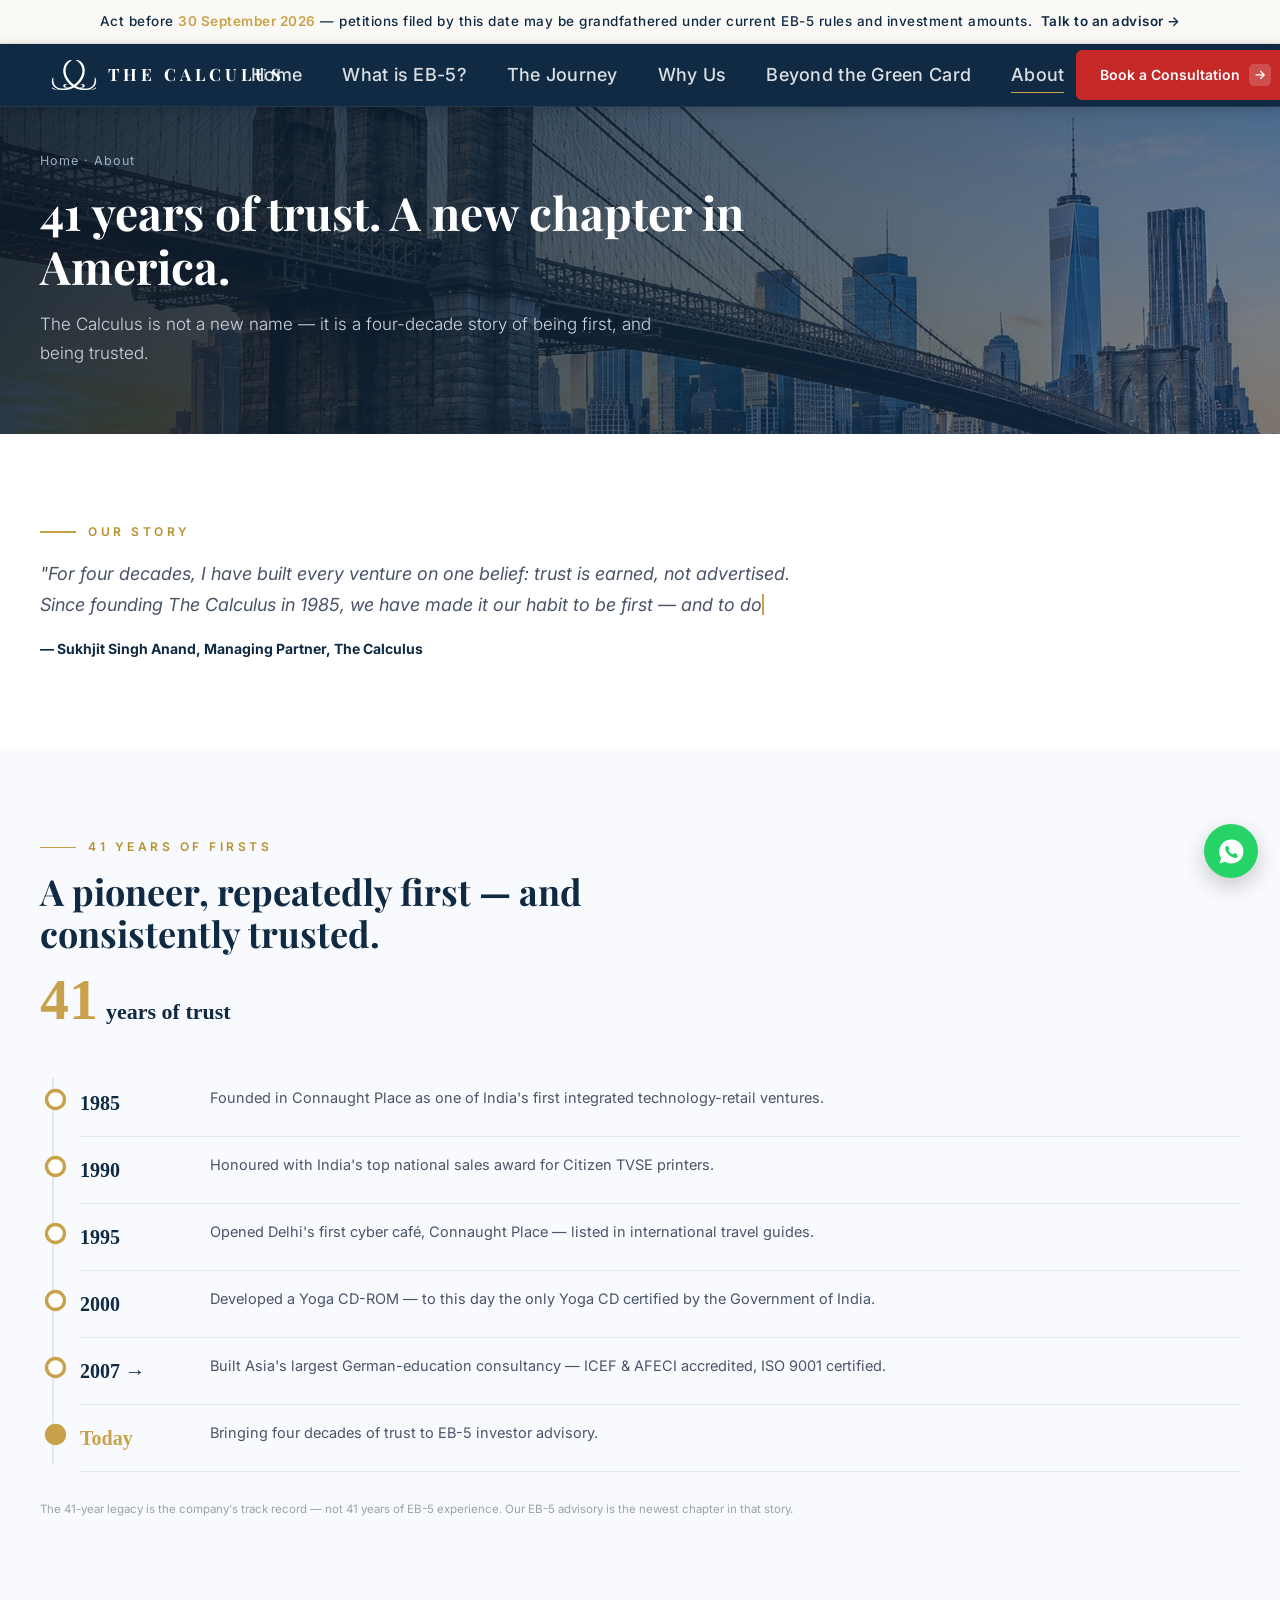
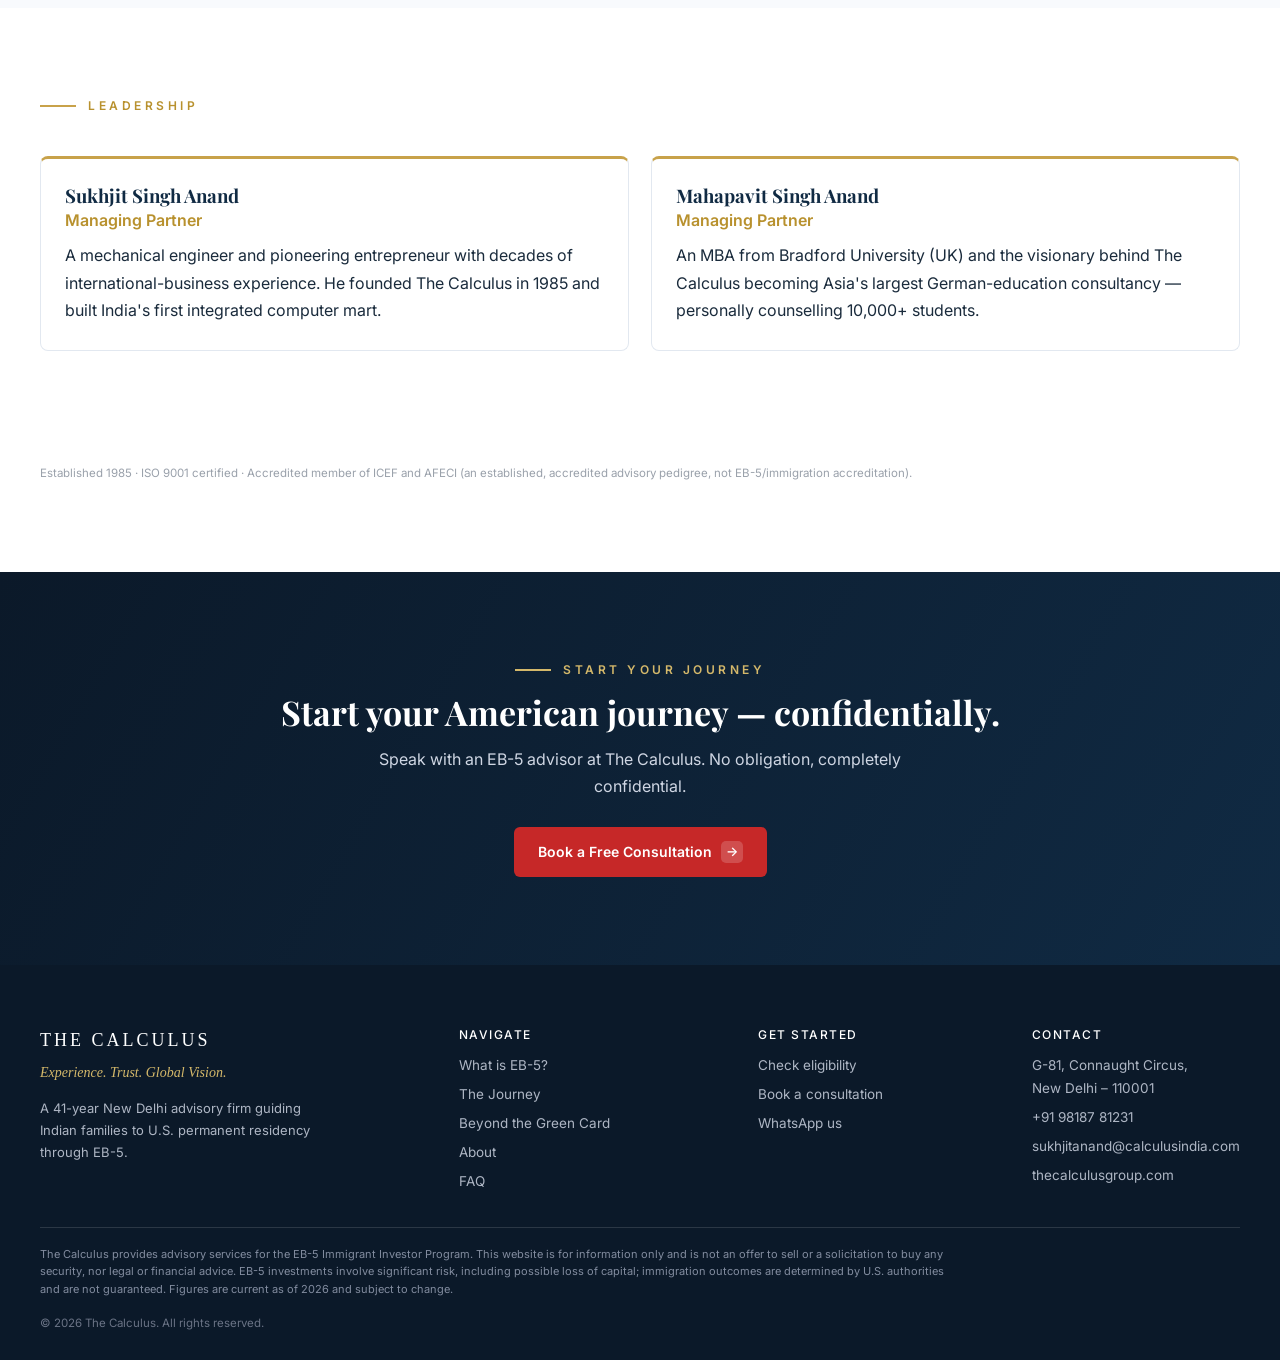
==== commit df73c1d8: "yash/redesigning apply changes to all pages" ====
--- a/about.html
+++ b/about.html
@@ -1,4 +1,4 @@
-<!DOCTYPE html><html lang="en"><head><meta charset="UTF-8"><meta name="viewport" content="width=device-width, initial-scale=1.0"><title>About The Calculus — 41 Years of Trust in New Delhi | EB-5 Advisory</title><meta name="description" content="Founded in 1985, The Calculus is a 41-year New Delhi advisory firm. Meet our Managing Partners and the legacy now guiding EB-5 investors."><link rel="preconnect" href="https://fonts.googleapis.com"><link rel="preconnect" href="https://fonts.gstatic.com" crossorigin><link href="https://fonts.googleapis.com/css2?family=Lora:wght@500;600;700&family=Poppins:wght@300;400;500;600&display=swap" rel="stylesheet"><link rel="stylesheet" href="styles.css"><script>document.documentElement.classList.add("js");addEventListener("load",function(){setTimeout(function(){if(!window.__ok){document.querySelectorAll(".reveal").forEach(function(e){e.classList.add("in")})}},700)})</script>
+<!DOCTYPE html><html lang="en"><head><meta charset="UTF-8"><meta name="viewport" content="width=device-width, initial-scale=1.0"><title>About The Calculus — 41 Years of Trust in New Delhi | EB-5 Advisory</title><meta name="description" content="Founded in 1985, The Calculus is a 41-year New Delhi advisory firm. Meet our Managing Partners and the legacy now guiding EB-5 investors."><link rel="preconnect" href="https://fonts.googleapis.com"><link rel="preconnect" href="https://fonts.gstatic.com" crossorigin><link href="https://fonts.googleapis.com/css2?family=Inter:wght@300;400;500;600;700&family=Playfair+Display:wght@400;500;600;700&display=swap" rel="stylesheet"><link rel="stylesheet" href="styles.css"><script>document.documentElement.classList.add("js");addEventListener("load",function(){setTimeout(function(){if(!window.__ok){document.querySelectorAll(".reveal").forEach(function(e){e.classList.add("in")})}},700)})</script>
 </head><body><div class="topbar solid" id="topbar"><div class="urgency">Act before <b>30 September 2026</b> — petitions filed by this date may be grandfathered under current EB-5 rules and investment amounts. <a href="contact.html">Talk to an advisor →</a></div><header id="hdr"><div class="wrap nav">
   <a class="brand" href="index.html"><img class="logo" src="assets/logo-white.svg" alt="The Calculus"><span class="nm">THE CALCULUS</span></a>
   <button class="burger" id="burger" aria-label="Menu">☰</button>
--- a/styles.css
+++ b/styles.css
@@ -1,56 +1,207 @@
 /* ===== The Calculus — EB-5 website · shared design system ===== */
-:root{
-  --navy:#4074b8; --navy-d:#305d9c; --navy-2:#5085c4;
-  --gold:#ff0000; --gold-d:#ff0000; --gold-s:#f2afb7;
-  --ivory:#edf2fa; --ivory-2:#e1eaf6;
-  --ink:#22303f; --slate:#59626f; --line:#dce3ef; --line-2:#e7ecf5;
-  --maxw:1360px;
+:root {
+  --navy:    #102A43;
+  --navy-d:  #0B1929;
+  --navy-2:  #183A63;
+  --gold:    #C8A24A;
+  --gold-d:  #B8912E;
+  --gold-s:  #D4B86A;
+  --ivory:   #F8FAFD;
+  --ivory-2: #F3F7FB;
+  --ink:     #1A2B3C;
+  --slate:   #4A5568;
+  --line:    #E2E8F0;
+  --line-2:  #EDF2F7;
+  --maxw:    1360px;
+  --cta-red: #C62828;
 }
 *{margin:0;padding:0;box-sizing:border-box}
 html{scroll-behavior:smooth}
-body{font-family:'Poppins',system-ui,sans-serif;color:var(--ink);background:#fff;overflow-x:hidden;line-height:1.6}
-h1,h2,h3,h4{font-family:'Lora',Georgia,serif;font-weight:600;color:var(--navy);line-height:1.14}
+body {
+  font-family: 'Inter', system-ui, -apple-system, sans-serif;
+  color: var(--ink);
+  background: #fff;
+  overflow-x: hidden;
+  line-height: 1.7;
+}
+h1, h2, h3, h4 {
+  font-family: 'Playfair Display', Georgia, 'Times New Roman', serif;
+  font-weight: 700;
+  color: var(--navy);
+  line-height: 1.18;
+}
 a{text-decoration:none;color:inherit}
 img,svg,video{display:block;max-width:100%}
 .wrap{max-width:var(--maxw);margin:0 auto;padding:0 40px}
 
 /* --- shared bits --- */
-.eyebrow{display:flex;align-items:center;gap:12px;color:var(--gold-d);font-weight:600;letter-spacing:3px;font-size:12.5px;text-transform:uppercase}
-.eyebrow::before{content:"";width:40px;height:2px;background:var(--gold);flex:none}
-.eyebrow.light{color:var(--gold-s)}
-.btn{display:inline-flex;align-items:center;justify-content:center;gap:9px;border-radius:4px;font-weight:600;font-size:14px;cursor:pointer;transition:.3s;border:none;font-family:'Poppins',sans-serif;white-space:nowrap;line-height:1}
-.btn-gold{background:var(--gold);color:#fff;padding:12px 20px}
-.menu > .btn-gold{flex:none;margin-left:8px}
-.btn-gold:hover{box-shadow:0 10px 24px rgba(255,0,0,.30);transform:translateY(-1px)}
-.btn-gold .arr{display:inline-grid;place-items:center;width:22px;height:22px;border-radius:4px;background:#fff;color:var(--gold);transition:.3s;font-size:13px}
-.btn-gold:hover .arr{transform:rotate(45deg)}
-.btn-ghost{background:transparent;color:var(--navy);border:1px solid var(--navy)}
-.btn-ghost:hover{background:var(--navy);color:#fff}
-.tlink{color:var(--navy);font-weight:500;font-size:14.5px;border-bottom:1.5px solid var(--gold);padding-bottom:2px;cursor:pointer}
-.tlink.light{color:#fff}
+.eyebrow {
+  display: flex;
+  align-items: center;
+  gap: 12px;
+  font-family: 'Inter', sans-serif;
+  color: var(--gold-d);
+  font-weight: 600;
+  letter-spacing: 3.5px;
+  font-size: 12px;
+  text-transform: uppercase;
+}
+.eyebrow::before {
+  content: "";
+  background: var(--gold);
+  height: 1.5px;
+  width: 36px;
+  flex: none;
+}
+.eyebrow.light {
+  color: var(--gold-s);
+}
+.eyebrow.light::before {
+  background: var(--gold-s);
+}
+
+/* --- CTA BUTTONS --- */
+.btn {
+  display: inline-flex;
+  align-items: center;
+  justify-content: center;
+  gap: 9px;
+  font-family: 'Inter', sans-serif;
+  font-weight: 600;
+  font-size: 14px;
+  border-radius: 6px;
+  transition: transform .25s ease, box-shadow .3s ease, background .3s ease;
+  cursor: pointer;
+  border: none;
+  white-space: nowrap;
+  line-height: 1;
+}
+.btn-gold {
+  background: var(--cta-red);
+  color: #fff;
+  padding: 14px 24px;
+}
+.menu > .btn-gold { flex: none; margin-left: 8px; }
+.btn-gold:hover {
+  background: #B71C1C;
+  box-shadow: 0 8px 24px rgba(198,40,40,.22);
+  transform: translateY(-2px);
+}
+.btn-gold .arr {
+  display: inline-grid;
+  place-items: center;
+  width: 22px; height: 22px;
+  background: rgba(255,255,255,.18);
+  color: #fff;
+  border-radius: 5px;
+  transition: .3s;
+  font-size: 13px;
+}
+.btn-gold:hover .arr {
+  transform: rotate(45deg);
+}
+.btn-ghost {
+  background: transparent;
+  border: 1px solid var(--navy);
+  color: var(--navy);
+}
+.btn-ghost:hover {
+  background: var(--navy);
+  color: #fff;
+}
+.tlink {
+  font-family: 'Inter', sans-serif;
+  color: var(--navy);
+  font-weight: 500;
+  font-size: 14.5px;
+  border-bottom: 1.5px solid var(--gold);
+  padding-bottom: 2px;
+  cursor: pointer;
+}
+.tlink.light { color: #fff; }
 
 /* --- urgency + header --- */
-.urgency{background:#fff;color:var(--navy);text-align:center;font-size:12.5px;letter-spacing:.3px;padding:8px 16px;border-bottom:1px solid var(--line)}
-.urgency a{color:var(--navy);border-bottom:1px solid transparent;transition:border-color .3s ease;} .urgency a:hover{border-color:var(--gold);}
-.urgency b{color:var(--gold);font-weight:600;}
+.urgency {
+  background: #FAF9F6;
+  color: var(--navy);
+  border-bottom: 1px solid rgba(16,42,67,0.08);
+  font-family: 'Inter', sans-serif;
+  font-size: 13.5px;
+  font-weight: 500;
+  letter-spacing: 0.5px;
+  padding: 10px 16px;
+  text-align: center;
+}
+.urgency b {
+  color: var(--gold);
+  font-weight: 600;
+}
+.urgency a {
+  color: var(--navy);
+  font-weight: 600;
+  text-decoration: none;
+  border-bottom: 1px solid transparent;
+  transition: border-color 0.3s ease;
+  margin-left: 4px;
+  cursor: pointer;
+}
+.urgency a:hover {
+  border-color: var(--gold);
+}
 .topbar{position:fixed;top:0;left:0;right:0;z-index:50}
-header{transition:.35s;padding:14px 0;background:transparent}
+header {
+  transition: padding .35s ease, background .35s ease, box-shadow .35s ease;
+  padding: 14px 0;
+  background: transparent;
+}
 header .wrap{max-width:100%;padding:0 clamp(20px,4vw,52px)}
-.topbar.solid header,.topbar.scrolled header{background:var(--navy);padding:6px 0;box-shadow:0 6px 26px rgba(0,0,0,.15);border-bottom:none}
+.topbar.solid header,
+.topbar.scrolled header {
+  background: var(--navy);
+  padding: 6px 0;
+  box-shadow: 0 2px 12px rgba(0,0,0,.18);
+  border-bottom: 1px solid rgba(255,255,255,.08);
+}
 .nav{display:flex;align-items:center;gap:12px}
 .brand{display:flex;align-items:center;gap:11px;flex:1 1 0}
 .brand .logo{height:32px;width:auto}
-.brand .nm{font-family:'Lora',serif;font-weight:600;color:#fff;font-size:17px;letter-spacing:3px;white-space:nowrap}
-.menu{flex:0 0 auto;display:flex;align-items:center;justify-content:center;gap:34px}
+.brand .nm {
+  font-family: 'Playfair Display', Georgia, serif;
+  font-weight: 700;
+  color: #fff;
+  font-size: 17px;
+  letter-spacing: 4px;
+  white-space: nowrap;
+}
+.menu{flex:0 0 auto;display:flex;align-items:center;justify-content:center;gap:40px}
 .nav-right{flex:1 1 0;display:flex;align-items:center;justify-content:flex-end}
 .menu-only{display:none}
-.menu a{color:#fff;font-size:18.5px;font-weight:600;letter-spacing:0.015em;position:relative;padding:3px 0;white-space:nowrap}
-.menu a::after{content:"";position:absolute;left:0;bottom:0;height:2px;width:0;background:var(--gold);transition:.3s}
-.menu a:hover::after,.menu a.active::after{width:100%}
+.menu a {
+  font-family: 'Inter', sans-serif;
+  font-weight: 500;
+  color: rgba(255,255,255,.85);
+  font-size: 18px;
+  letter-spacing: 0.015em;
+  transition: color .25s ease;
+  position: relative;
+  padding: 3px 0;
+  white-space: nowrap;
+}
+.menu a:hover { color: #fff; }
+.menu a::after {
+  content:"";
+  position:absolute;
+  left:0; bottom:0;
+  height:1.5px;
+  width:0;
+  background: var(--gold);
+  transition:.3s;
+}
+.menu a:hover::after, .menu a.active::after{width:100%}
 .burger{display:none;background:none;border:none;cursor:pointer;font-size:26px;color:#fff}
 
 /* --- home hero (video) --- */
-.hero{position:relative;min-height:104vh;display:flex;align-items:flex-end;overflow:hidden;background:#305d9c;padding-top:96px}
+.hero{position:relative;min-height:104vh;display:flex;align-items:flex-end;overflow:hidden;background:var(--navy-d);padding-top:96px}
 .hero-media{position:absolute;inset:0;width:100%;height:100%;object-fit:cover;z-index:0;animation:ken 32s ease-in-out infinite alternate}
 .hero-scene{position:absolute;inset:0;z-index:1;animation:ken 32s ease-in-out infinite alternate}
 @keyframes ken{from{transform:scale(1.01)}to{transform:scale(1.07) translate(-1%,-.5%)}}
@@ -72,7 +223,7 @@
 .micro{color:#6b7890;font-size:13px;letter-spacing:1px;margin-top:24px}
 
 /* --- inner page hero --- */
-.phero{position:relative;background:linear-gradient(120deg,#305d9c,#5085c4);color:#fff;padding:150px 0 66px;overflow:hidden;min-height:420px;display:flex;align-items:flex-end}
+.phero{position:relative;background:linear-gradient(120deg,var(--navy-d),var(--navy));color:#fff;padding:150px 0 66px;overflow:hidden;min-height:420px;display:flex;align-items:flex-end}
 .phero .skyline{position:absolute;right:0;bottom:0;width:52%;height:70%;opacity:.5;z-index:0}
 .phero .wrap{position:relative;z-index:2;width:100%}
 .phero .crumb{color:#9fb0c8;font-size:12.5px;letter-spacing:1px;margin-bottom:14px}
@@ -198,7 +349,7 @@
 .copyr{color:#6a7385;font-size:11.5px;margin-top:16px}
 
 /* --- CTA band --- */
-.ctaband{background:linear-gradient(120deg,#305d9c,#5085c4);color:#fff;text-align:center}
+.ctaband{background:linear-gradient(120deg,var(--navy-d),var(--navy));color:#fff;text-align:center}
 .ctaband h2{color:#fff;font-size:34px}
 .ctaband p{color:#cfd6e3;max-width:560px;margin:14px auto 26px}
 
@@ -240,9 +391,9 @@
 }
 
 /* ===== polished interactions (inner pages) ===== */
-.phero{background:#16294d}
+.phero{background:var(--navy-d)}
 .phero::before{content:"";position:absolute;inset:0;background:url(assets/hero2.jpg) center/cover;animation:kenphero 38s ease-in-out infinite alternate;z-index:0}
-.phero::after{content:"";position:absolute;inset:0;background:linear-gradient(115deg,rgba(16,30,58,.92),rgba(28,58,105,.72) 55%,rgba(48,93,156,.56));z-index:1}
+.phero::after{content:"";position:absolute;inset:0;background:linear-gradient(115deg,rgba(11,25,41,.92),rgba(16,42,67,.72) 55%,rgba(24,58,99,.56));z-index:1}
 @keyframes kenphero{from{transform:scale(1.03)}to{transform:scale(1.16) translate(-1.5%,-1%)}}
 .phero>.skyline{display:none}
 .phero .wrap{position:relative;z-index:2}
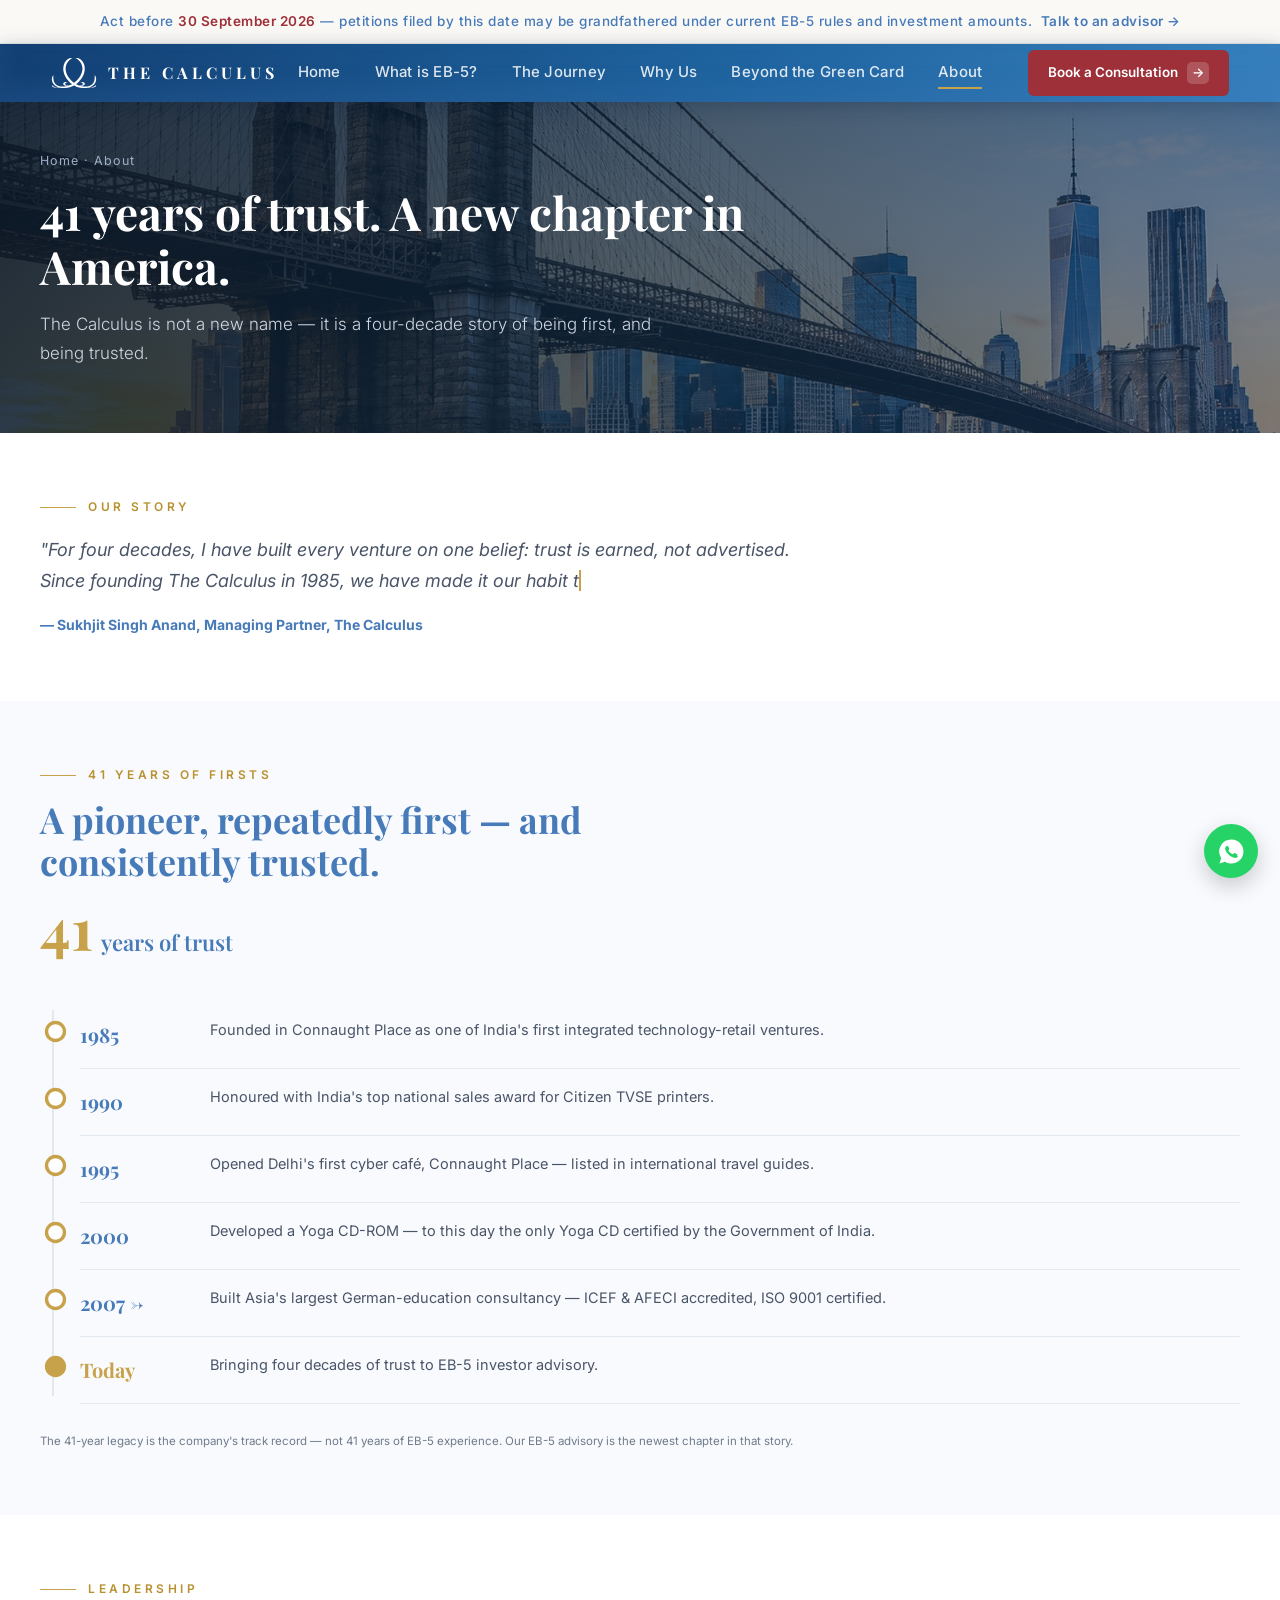
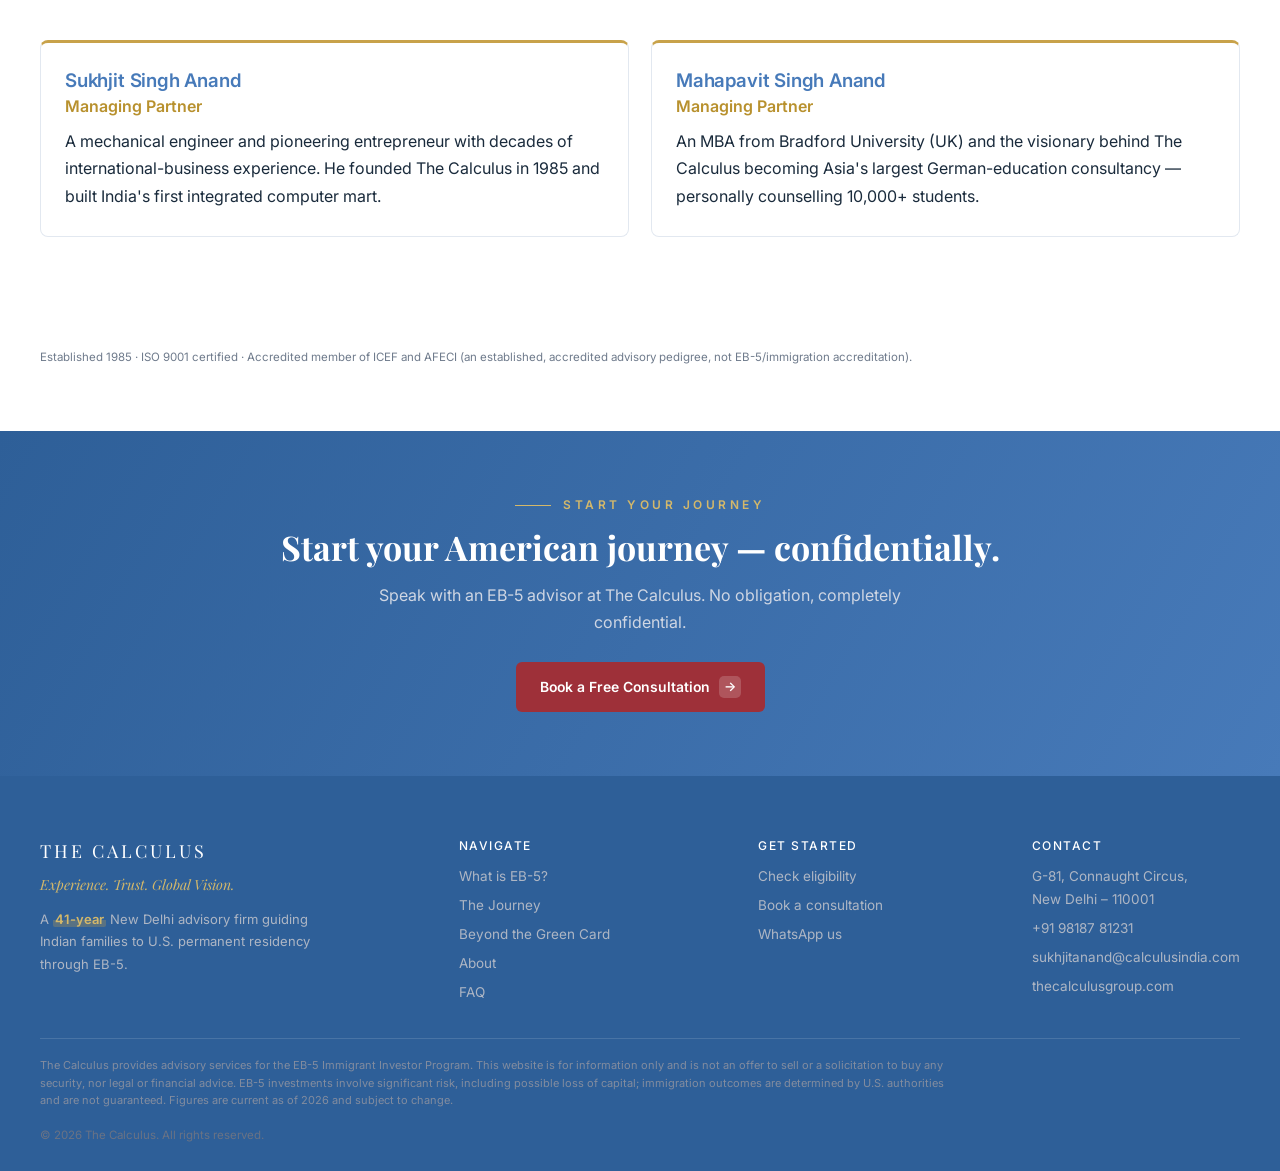
==== commit 5f00221f: "Add robots.txt and sitemap.xml for SEO optimization - Created robots.txt to allow all user agents an" ====
--- a/about.html
+++ b/about.html
@@ -1,36 +1,331 @@
-<!DOCTYPE html><html lang="en"><head><meta charset="UTF-8"><meta name="viewport" content="width=device-width, initial-scale=1.0"><title>About The Calculus — 41 Years of Trust in New Delhi | EB-5 Advisory</title><meta name="description" content="Founded in 1985, The Calculus is a 41-year New Delhi advisory firm. Meet our Managing Partners and the legacy now guiding EB-5 investors."><link rel="preconnect" href="https://fonts.googleapis.com"><link rel="preconnect" href="https://fonts.gstatic.com" crossorigin><link href="https://fonts.googleapis.com/css2?family=Inter:wght@300;400;500;600;700&family=Playfair+Display:wght@400;500;600;700&display=swap" rel="stylesheet"><link rel="stylesheet" href="styles.css"><script>document.documentElement.classList.add("js");addEventListener("load",function(){setTimeout(function(){if(!window.__ok){document.querySelectorAll(".reveal").forEach(function(e){e.classList.add("in")})}},700)})</script>
-</head><body><div class="topbar solid" id="topbar"><div class="urgency">Act before <b>30 September 2026</b> — petitions filed by this date may be grandfathered under current EB-5 rules and investment amounts. <a href="contact.html">Talk to an advisor →</a></div><header id="hdr"><div class="wrap nav">
-  <a class="brand" href="index.html"><img class="logo" src="assets/logo-white.svg" alt="The Calculus"><span class="nm">THE CALCULUS</span></a>
-  <button class="burger" id="burger" aria-label="Menu">☰</button>
-  <nav class="menu" id="menu"><a href="index.html">Home</a><a href="what-is-eb5.html">What is EB-5?</a><a href="journey.html">The Journey</a><a href="why-us.html">Why Us</a><a href="beyond.html">Beyond the Green Card</a><a href="about.html">About</a><a href="contact.html" class="btn btn-gold menu-only">Book a Consultation <span class="arr">→</span></a></nav><div class="nav-right"><a href="contact.html" class="btn btn-gold">Book a Consultation <span class="arr">→</span></a></div>
-</div></header></div><section class="phero"><svg class="skyline" viewBox="0 0 700 400" preserveAspectRatio="xMaxYMax slice" xmlns="http://www.w3.org/2000/svg"><g fill="#31456b"><rect x="360" y="250" width="34" height="150"/><rect x="402" y="210" width="28" height="190"/><rect x="620" y="240" width="40" height="160"/><rect x="668" y="200" width="30" height="200"/></g><g fill="#3f5c86"><rect x="516" y="300" width="70" height="34"/><rect x="528" y="262" width="46" height="40"/><polygon points="540,262 562,262 556,180 546,180"/><circle cx="551" cy="170" r="9"/><rect x="560" y="120" width="5" height="70" transform="rotate(20 562 150)"/></g></svg><div class="wrap"><div class="crumb reveal"><a href="index.html">Home</a> · About</div><h1 class="reveal">41 years of trust. A new chapter in America.</h1><p class="reveal">The Calculus is not a new name — it is a four-decade story of being first, and being trusted.</p></div></section><section><div class="wrap"><div class="eyebrow reveal">Our story</div><div class="prose reveal d1"><p style="font-style:italic;font-size:18px;color:var(--slate)"><span class="typewriter">"For four decades, I have built every venture on one belief: trust is earned, not advertised. Since founding The Calculus in 1985, we have made it our habit to be first — and to do things right — guiding thousands of Indian families toward global opportunities with honesty and care. We bring that same four-decade commitment to every EB-5 investor we serve."</span></p><p style="font-size:14px"><b>— Sukhjit Singh Anand, Managing Partner, The Calculus</b></p></div></div></section>
-<section class="ivory"><div class="wrap"><div class="eyebrow reveal">41 years of firsts</div><div class="sec-head reveal d1"><h2>A pioneer, repeatedly first — and consistently trusted.</h2><div class="heritage-counter" style="margin-top:16px"><span class="hc-num" data-target="41">41</span><span class="hc-label">years of trust</span></div></div><div class="timeline stagger" data-timeline><div class="tl-line"></div>
-<div class="tl-row reveal"><div class="yr">1985</div><p>Founded in Connaught Place as one of India's first integrated technology-retail ventures.</p></div>
-<div class="tl-row reveal"><div class="yr">1990</div><p>Honoured with India's top national sales award for Citizen TVSE printers.</p></div>
-<div class="tl-row reveal"><div class="yr">1995</div><p>Opened Delhi's first cyber café, Connaught Place — listed in international travel guides.</p></div>
-    <div class="tl-row reveal"><div class="yr">2000</div><p>Developed a Yoga CD-ROM — to this day the only Yoga CD certified by the Government of India.</p></div>
-<div class="tl-row reveal"><div class="yr">2007 →</div><p>Built Asia's largest German-education consultancy — ICEF &amp; AFECI accredited, ISO 9001 certified.</p></div>
-<div class="tl-row today reveal"><div class="yr">Today</div><p>Bringing four decades of trust to EB-5 investor advisory.</p></div>
-</div><p class="note reveal">The 41-year legacy is the company's track record — not 41 years of EB-5 experience. Our EB-5 advisory is the newest chapter in that story.</p></div></section>
-<section><div class="wrap"><div class="eyebrow reveal">Leadership</div><div class="grid-2">
-<div class="card-flip reveal">
-  <div class="card-front"><h3>Sukhjit Singh Anand</h3><p style="color:var(--gold-d);font-weight:600;margin-bottom:8px">Managing Partner</p><p>A mechanical engineer and pioneering entrepreneur with decades of international-business experience. He founded The Calculus in 1985 and built India's first integrated computer mart.</p></div>
-  <div class="card-back"><h4>His vision</h4><p>"I built The Calculus on the belief that trust is earned through action, not advertising. Every family we guide to the U.S. carries our four-decade reputation with them."</p><p class="flip-hint">↺ Hover to flip back</p></div>
-</div>
-<div class="card-flip reveal d1">
-  <div class="card-front"><h3>Mahapavit Singh Anand</h3><p style="color:var(--gold-d);font-weight:600;margin-bottom:8px">Managing Partner</p><p>An MBA from Bradford University (UK) and the visionary behind The Calculus becoming Asia's largest German-education consultancy — personally counselling 10,000+ students.</p></div>
-  <div class="card-back"><h4>His perspective</h4><p>"Having guided over 10,000 students internationally, I know what families need most: honest counsel, clear timelines, and someone who stays beside them."</p><p class="flip-hint">↺ Hover to flip back</p></div>
-</div>
-</div><p class="note reveal">Established 1985 · ISO 9001 certified · Accredited member of ICEF and AFECI (an established, accredited advisory pedigree, not EB-5/immigration accreditation).</p></div></section><section class="ctaband"><div class="wrap reveal"><div class="eyebrow light" style="justify-content:center">Start your journey</div><h2 style="margin-top:12px">Start your American journey — confidentially.</h2><p>Speak with an EB-5 advisor at The Calculus. No obligation, completely confidential.</p><a class="btn btn-gold" href="contact.html">Book a Free Consultation <span class="arr">→</span></a></div></section><footer><div class="wrap">
-  <div class="fgrid">
-    <div class="fcol" style="max-width:270px"><div class="nm">THE CALCULUS</div><div class="tl">Experience. Trust. Global Vision.</div><div style="margin-top:12px;font-size:13px">A 41-year New Delhi advisory firm guiding Indian families to U.S. permanent residency through EB-5.</div></div>
-    <div class="fcol"><b>NAVIGATE</b><a href="what-is-eb5.html">What is EB-5?</a><a href="journey.html">The Journey</a><a href="beyond.html">Beyond the Green Card</a><a href="about.html">About</a><a href="faq.html">FAQ</a></div>
-    <div class="fcol"><b>GET STARTED</b><a href="eligibility.html">Check eligibility</a><a href="contact.html">Book a consultation</a><a href="https://wa.me/919818781231">WhatsApp us</a></div>
-    <div class="fcol"><b>CONTACT</b><div>G-81, Connaught Circus,<br>New Delhi – 110001</div><div>+91 98187 81231</div><div>sukhjitanand@calculusindia.com</div><div>thecalculusgroup.com</div></div>
-  </div>
-  <div class="disc">The Calculus provides advisory services for the EB-5 Immigrant Investor Program. This website is for information only and is not an offer to sell or a solicitation to buy any security, nor legal or financial advice. EB-5 investments involve significant risk, including possible loss of capital; immigration outcomes are determined by U.S. authorities and are not guaranteed. Figures are current as of 2026 and subject to change.</div>
-  <div class="copyr">© <span id="yr">2026</span> The Calculus. All rights reserved.</div>
-</div></footer>
-<a class="wa" href="https://wa.me/919818781231" aria-label="WhatsApp"><svg viewBox="0 0 24 24"><path d="M12 2A10 10 0 0 0 3.5 17.5L2 22l4.6-1.5A10 10 0 1 0 12 2Zm5.3 14.2c-.2.6-1.2 1.1-1.7 1.1-.4 0-1 .1-3.2-.8-2.7-1.1-4.4-3.9-4.6-4.1-.1-.2-1-1.4-1-2.6s.6-1.8.9-2.1c.2-.2.4-.3.6-.3h.5c.2 0 .4 0 .6.5l.7 1.8c.1.2.1.4 0 .5l-.4.6c-.1.2-.3.3-.1.6.1.3.7 1.1 1.4 1.7.9.8 1.6 1 1.9 1.2.2.1.4 0 .5-.1l.6-.8c.2-.2.3-.2.6-.1l1.7.8c.3.1.4.2.5.3.1.2.1.6-.1 1Z"/></svg></a>
-<script src="scripts.js"></script>
-</body></html>+<!doctype html>
+<html lang="en">
+  <head>
+    <meta charset="UTF-8" />
+    <meta name="viewport" content="width=device-width, initial-scale=1.0" />
+    <title>
+      About The Calculus — 41 Years of Trust in New Delhi | EB-5 Advisory
+    </title>
+    <meta
+      name="description"
+      content="Founded in 1985, The Calculus is a 41-year New Delhi advisory firm. Meet our Managing Partners and the legacy now guiding EB-5 investors."
+    />
+    <link rel="preconnect" href="https://fonts.googleapis.com" />
+    <link rel="preconnect" href="https://fonts.gstatic.com" crossorigin />
+    <link
+      href="https://fonts.googleapis.com/css2?family=Inter:wght@300;400;500;600;700&family=Playfair+Display:wght@400;500;600;700&display=swap"
+      rel="stylesheet"
+    />
+    <link rel="icon" type="image/svg+xml" href="assets/logo-gold.svg" />
+    <meta name="theme-color" content="#477AB9" />
+    <link rel="canonical" href="https://thecalculusgroup.com/about.html" />
+    <link rel="stylesheet" href="styles.css" />
+    <script>
+      document.documentElement.classList.add("js");
+      addEventListener("load", function () {
+        setTimeout(function () {
+          if (!window.__ok) {
+            document.querySelectorAll(".reveal").forEach(function (e) {
+              e.classList.add("in");
+            });
+          }
+        }, 700);
+      });
+    </script>
+  </head>
+  <body>
+    <div class="topbar solid" id="topbar">
+      <div class="urgency">
+        Act before <b>30 September 2026</b> — petitions filed by this date may
+        be grandfathered under current EB-5 rules and investment amounts.
+        <a href="contact.html">Talk to an advisor →</a>
+      </div>
+      <header id="hdr">
+        <div class="wrap nav">
+          <a class="brand" href="index.html"
+            ><img
+              class="logo"
+              src="assets/logo-white.svg"
+              alt="The Calculus"
+            /><span class="nm">THE CALCULUS</span></a
+          >
+          <button class="burger" id="burger" aria-label="Menu">☰</button>
+          <nav class="menu" id="menu">
+            <a href="index.html">Home</a
+            ><a href="what-is-eb5.html">What is EB-5?</a
+            ><a href="journey.html">The Journey</a
+            ><a href="why-us.html">Why Us</a
+            ><a href="beyond.html">Beyond the Green Card</a
+            ><a href="about.html">About</a
+            ><a href="contact.html" class="btn btn-gold menu-only"
+              >Book a Consultation <span class="arr">→</span></a
+            >
+          </nav>
+          <div class="nav-right">
+            <a href="contact.html" class="btn btn-gold"
+              >Book a Consultation <span class="arr">→</span></a
+            >
+          </div>
+        </div>
+      </header>
+    </div>
+    <section class="phero">
+      <svg
+        class="skyline"
+        viewBox="0 0 700 400"
+        preserveAspectRatio="xMaxYMax slice"
+        xmlns="http://www.w3.org/2000/svg"
+      >
+        <g fill="#31456b">
+          <rect x="360" y="250" width="34" height="150" />
+          <rect x="402" y="210" width="28" height="190" />
+          <rect x="620" y="240" width="40" height="160" />
+          <rect x="668" y="200" width="30" height="200" />
+        </g>
+        <g fill="#3f5c86">
+          <rect x="516" y="300" width="70" height="34" />
+          <rect x="528" y="262" width="46" height="40" />
+          <polygon points="540,262 562,262 556,180 546,180" />
+          <circle cx="551" cy="170" r="9" />
+          <rect
+            x="560"
+            y="120"
+            width="5"
+            height="70"
+            transform="rotate(20 562 150)"
+          />
+        </g>
+      </svg>
+      <div class="wrap">
+        <div class="crumb reveal"><a href="index.html">Home</a> · About</div>
+        <h1 class="reveal">41 years of trust. A new chapter in America.</h1>
+        <p class="reveal">
+          The Calculus is not a new name — it is a four-decade story of being
+          first, and being trusted.
+        </p>
+      </div>
+    </section>
+    <section>
+      <div class="wrap">
+        <div class="eyebrow reveal">Our story</div>
+        <div class="prose reveal d1">
+          <p style="font-style: italic; font-size: 18px; color: var(--slate)">
+            <span class="typewriter"
+              >"For four decades, I have built every venture on one belief:
+              trust is earned, not advertised. Since founding The Calculus in
+              1985, we have made it our habit to be first — and to do things
+              right — guiding thousands of Indian families toward global
+              opportunities with honesty and care. We bring that same
+              four-decade commitment to every EB-5 investor we serve."</span
+            >
+          </p>
+          <p style="font-size: 14px">
+            <b>— Sukhjit Singh Anand, Managing Partner, The Calculus</b>
+          </p>
+        </div>
+      </div>
+    </section>
+    <section class="ivory">
+      <div class="wrap">
+        <div class="eyebrow reveal">41 years of firsts</div>
+        <div class="sec-head reveal d1">
+          <h2>A pioneer, repeatedly first — and consistently trusted.</h2>
+          <div class="heritage-counter" style="margin-top: 16px">
+            <span class="hc-num" data-target="41">41</span
+            ><span class="hc-label">years of trust</span>
+          </div>
+        </div>
+        <div class="timeline stagger" data-timeline>
+          <div class="tl-line"></div>
+          <div class="tl-row reveal">
+            <div class="yr">1985</div>
+            <p>
+              Founded in Connaught Place as one of India's first integrated
+              technology-retail ventures.
+            </p>
+          </div>
+          <div class="tl-row reveal">
+            <div class="yr">1990</div>
+            <p>
+              Honoured with India's top national sales award for Citizen TVSE
+              printers.
+            </p>
+          </div>
+          <div class="tl-row reveal">
+            <div class="yr">1995</div>
+            <p>
+              Opened Delhi's first cyber café, Connaught Place — listed in
+              international travel guides.
+            </p>
+          </div>
+          <div class="tl-row reveal">
+            <div class="yr">2000</div>
+            <p>
+              Developed a Yoga CD-ROM — to this day the only Yoga CD certified
+              by the Government of India.
+            </p>
+          </div>
+          <div class="tl-row reveal">
+            <div class="yr">2007 →</div>
+            <p>
+              Built Asia's largest German-education consultancy — ICEF &amp;
+              AFECI accredited, ISO 9001 certified.
+            </p>
+          </div>
+          <div class="tl-row today reveal">
+            <div class="yr">Today</div>
+            <p>Bringing four decades of trust to EB-5 investor advisory.</p>
+          </div>
+        </div>
+        <p class="note reveal">
+          The 41-year legacy is the company's track record — not 41 years of
+          EB-5 experience. Our EB-5 advisory is the newest chapter in that
+          story.
+        </p>
+      </div>
+    </section>
+    <section>
+      <div class="wrap">
+        <div class="eyebrow reveal">Leadership</div>
+        <div class="grid-2">
+          <div class="card-flip reveal">
+            <div class="card-front">
+              <h3>Sukhjit Singh Anand</h3>
+              <p
+                style="
+                  color: var(--gold-d);
+                  font-weight: 600;
+                  margin-bottom: 8px;
+                "
+              >
+                Managing Partner
+              </p>
+              <p>
+                A mechanical engineer and pioneering entrepreneur with decades
+                of international-business experience. He founded The Calculus in
+                1985 and built India's first integrated computer mart.
+              </p>
+            </div>
+            <div class="card-back">
+              <h4>His vision</h4>
+              <p>
+                "I built The Calculus on the belief that trust is earned through
+                action, not advertising. Every family we guide to the U.S.
+                carries our four-decade reputation with them."
+              </p>
+              <p class="flip-hint">↺ Hover to flip back</p>
+            </div>
+          </div>
+          <div class="card-flip reveal d1">
+            <div class="card-front">
+              <h3>Mahapavit Singh Anand</h3>
+              <p
+                style="
+                  color: var(--gold-d);
+                  font-weight: 600;
+                  margin-bottom: 8px;
+                "
+              >
+                Managing Partner
+              </p>
+              <p>
+                An MBA from Bradford University (UK) and the visionary behind
+                The Calculus becoming Asia's largest German-education
+                consultancy — personally counselling 10,000+ students.
+              </p>
+            </div>
+            <div class="card-back">
+              <h4>His perspective</h4>
+              <p>
+                "Having guided over 10,000 students internationally, I know what
+                families need most: honest counsel, clear timelines, and someone
+                who stays beside them."
+              </p>
+              <p class="flip-hint">↺ Hover to flip back</p>
+            </div>
+          </div>
+        </div>
+        <p class="note reveal">
+          Established 1985 · ISO 9001 certified · Accredited member of ICEF and
+          AFECI (an established, accredited advisory pedigree, not
+          EB-5/immigration accreditation).
+        </p>
+      </div>
+    </section>
+    <section class="ctaband">
+      <div class="wrap reveal">
+        <div class="eyebrow light" style="justify-content: center">
+          Start your journey
+        </div>
+        <h2 style="margin-top: 12px">
+          Start your American journey — confidentially.
+        </h2>
+        <p>
+          Speak with an EB-5 advisor at The Calculus. No obligation, completely
+          confidential.
+        </p>
+        <a class="btn btn-gold" href="contact.html"
+          >Book a Free Consultation <span class="arr">→</span></a
+        >
+      </div>
+    </section>
+    <footer>
+      <div class="wrap">
+        <div class="fgrid">
+          <div class="fcol" style="max-width: 270px">
+            <div class="nm">THE CALCULUS</div>
+            <div class="tl">Experience. Trust. Global Vision.</div>
+            <div style="margin-top: 12px; font-size: 13px">
+              A <span class="yrs">41-year</span> New Delhi advisory firm guiding
+              Indian families to U.S. permanent residency through EB-5.
+            </div>
+          </div>
+          <div class="fcol">
+            <b>NAVIGATE</b><a href="what-is-eb5.html">What is EB-5?</a
+            ><a href="journey.html">The Journey</a
+            ><a href="beyond.html">Beyond the Green Card</a
+            ><a href="about.html">About</a><a href="faq.html">FAQ</a>
+          </div>
+          <div class="fcol">
+            <b>GET STARTED</b><a href="eligibility.html">Check eligibility</a
+            ><a href="contact.html">Book a consultation</a
+            ><a href="https://wa.me/919818781231" target="_blank" rel="noopener"
+              >WhatsApp us</a
+            >
+          </div>
+          <div class="fcol">
+            <b>CONTACT</b>
+            <div>G-81, Connaught Circus,<br />New Delhi – 110001</div>
+            <div>+91 98187 81231</div>
+            <div>sukhjitanand@calculusindia.com</div>
+            <div>thecalculusgroup.com</div>
+          </div>
+        </div>
+        <div class="disc">
+          The Calculus provides advisory services for the EB-5 Immigrant
+          Investor Program. This website is for information only and is not an
+          offer to sell or a solicitation to buy any security, nor legal or
+          financial advice. EB-5 investments involve significant risk, including
+          possible loss of capital; immigration outcomes are determined by U.S.
+          authorities and are not guaranteed. Figures are current as of 2026 and
+          subject to change.
+        </div>
+        <div class="copyr">
+          © <span id="yr">2026</span> The Calculus. All rights reserved.
+        </div>
+      </div>
+    </footer>
+    <a
+      class="wa"
+      href="https://wa.me/919818781231"
+      target="_blank"
+      rel="noopener"
+      aria-label="WhatsApp"
+      ><svg viewBox="0 0 24 24">
+        <path
+          d="M12 2A10 10 0 0 0 3.5 17.5L2 22l4.6-1.5A10 10 0 1 0 12 2Zm5.3 14.2c-.2.6-1.2 1.1-1.7 1.1-.4 0-1 .1-3.2-.8-2.7-1.1-4.4-3.9-4.6-4.1-.1-.2-1-1.4-1-2.6s.6-1.8.9-2.1c.2-.2.4-.3.6-.3h.5c.2 0 .4 0 .6.5l.7 1.8c.1.2.1.4 0 .5l-.4.6c-.1.2-.3.3-.1.6.1.3.7 1.1 1.4 1.7.9.8 1.6 1 1.9 1.2.2.1.4 0 .5-.1l.6-.8c.2-.2.3-.2.6-.1l1.7.8c.3.1.4.2.5.3.1.2.1.6-.1 1Z"
+        /></svg
+    ></a>
+    <script src="scripts.js"></script>
+  </body>
+</html>
--- a/styles.css
+++ b/styles.css
@@ -1,49 +1,82 @@
 /* ===== The Calculus — EB-5 website · shared design system ===== */
 :root {
-  --navy:    #102A43;
-  --navy-d:  #0B1929;
-  --navy-2:  #183A63;
-  --gold:    #C8A24A;
-  --gold-d:  #B8912E;
-  --gold-s:  #D4B86A;
-  --ivory:   #F8FAFD;
-  --ivory-2: #F3F7FB;
-  --ink:     #1A2B3C;
-  --slate:   #4A5568;
-  --line:    #E2E8F0;
-  --line-2:  #EDF2F7;
-  --maxw:    1360px;
-  --cta-red: #C62828;
-}
-*{margin:0;padding:0;box-sizing:border-box}
-html{scroll-behavior:smooth}
+  --navy: rgba(71, 122, 185, 1);
+  --navy-d: #2e5f98;
+  --navy-2: #6f9bd0;
+  --gold: #c8a24a;
+  --gold-d: #b8912e;
+  --gold-s: #d4b86a;
+  --ivory: #f8fafd;
+  --ivory-2: #f3f7fb;
+  --ink: #1a2b3c;
+  --slate: #4a5568;
+  --line: #e2e8f0;
+  --line-2: #edf2f7;
+  --maxw: 1440px;
+  --cta-red: #9e3039; /* deep claret — sits in the same tonal register as the navy */
+  --cta-red-d: #822530;
+}
+* {
+  margin: 0;
+  padding: 0;
+  box-sizing: border-box;
+}
+html {
+  scroll-behavior: smooth;
+}
 body {
-  font-family: 'Inter', system-ui, -apple-system, sans-serif;
+  font-family:
+    "Inter",
+    system-ui,
+    -apple-system,
+    sans-serif;
   color: var(--ink);
   background: #fff;
   overflow-x: hidden;
   line-height: 1.7;
 }
-h1, h2, h3, h4 {
-  font-family: 'Playfair Display', Georgia, 'Times New Roman', serif;
+/* Display voice: Playfair for headlines & numerals; Inter for functional headings */
+h1,
+h2 {
+  font-family: "Playfair Display", Georgia, "Times New Roman", serif;
   font-weight: 700;
   color: var(--navy);
   line-height: 1.18;
 }
-a{text-decoration:none;color:inherit}
-img,svg,video{display:block;max-width:100%}
-.wrap{max-width:var(--maxw);margin:0 auto;padding:0 40px}
+h3,
+h4 {
+  font-family: "Inter", system-ui, sans-serif;
+  font-weight: 600;
+  color: var(--navy);
+  line-height: 1.3;
+  letter-spacing: -0.01em;
+}
+a {
+  text-decoration: none;
+  color: inherit;
+}
+img,
+svg,
+video {
+  display: block;
+  max-width: 100%;
+}
+.wrap {
+  max-width: var(--maxw);
+  margin: 0 auto;
+  padding: 0 40px;
+}
 
 /* --- shared bits --- */
 .eyebrow {
   display: flex;
   align-items: center;
   gap: 12px;
-  font-family: 'Inter', sans-serif;
+  font-family: "Inter", sans-serif;
   color: var(--gold-d);
   font-weight: 600;
   letter-spacing: 3.5px;
-  font-size: 12px;
+  font-size: clamp(11.5px, 0.23vw + 9px, 13.5px);
   text-transform: uppercase;
 }
 .eyebrow::before {
@@ -66,11 +99,14 @@
   align-items: center;
   justify-content: center;
   gap: 9px;
-  font-family: 'Inter', sans-serif;
+  font-family: "Inter", sans-serif;
   font-weight: 600;
-  font-size: 14px;
+  font-size: clamp(13.5px, 0.23vw + 11px, 15.5px);
   border-radius: 6px;
-  transition: transform .25s ease, box-shadow .3s ease, background .3s ease;
+  transition:
+    transform 0.25s ease,
+    box-shadow 0.3s ease,
+    background 0.3s ease;
   cursor: pointer;
   border: none;
   white-space: nowrap;
@@ -81,20 +117,24 @@
   color: #fff;
   padding: 14px 24px;
 }
-.menu > .btn-gold { flex: none; margin-left: 8px; }
+.menu > .btn-gold {
+  flex: none;
+  margin-left: 8px;
+}
 .btn-gold:hover {
-  background: #B71C1C;
-  box-shadow: 0 8px 24px rgba(198,40,40,.22);
+  background: var(--cta-red-d);
+  box-shadow: 0 8px 24px rgba(158, 48, 57, 0.25);
   transform: translateY(-2px);
 }
 .btn-gold .arr {
   display: inline-grid;
   place-items: center;
-  width: 22px; height: 22px;
-  background: rgba(255,255,255,.18);
+  width: 22px;
+  height: 22px;
+  background: rgba(255, 255, 255, 0.18);
   color: #fff;
   border-radius: 5px;
-  transition: .3s;
+  transition: 0.3s;
   font-size: 13px;
 }
 .btn-gold:hover .arr {
@@ -110,7 +150,7 @@
   color: #fff;
 }
 .tlink {
-  font-family: 'Inter', sans-serif;
+  font-family: "Inter", sans-serif;
   color: var(--navy);
   font-weight: 500;
   font-size: 14.5px;
@@ -118,14 +158,41 @@
   padding-bottom: 2px;
   cursor: pointer;
 }
-.tlink.light { color: #fff; }
+.tlink.light {
+  color: #fff;
+}
+
+/* --- heritage highlight: the "41 years" trust signal, styled consistently
+   wherever it appears inside flowing prose (a soft gold marker sweep) --- */
+.yrs {
+  font-weight: 600;
+  color: var(--gold-d);
+  background: linear-gradient(transparent 58%, rgba(200, 162, 74, 0.22) 0);
+  padding: 0 2px;
+  border-radius: 2px;
+  white-space: nowrap;
+}
+/* on dark surfaces (hero video, footer, CTA band, navy cards) lift to the lighter gold */
+.hero .yrs,
+footer .yrs,
+.ctaband .yrs,
+.proof .yrs,
+.pb-primary .yrs,
+.faq-luxury .yrs {
+  color: var(--gold-s);
+  background: linear-gradient(transparent 58%, rgba(200, 162, 74, 0.28) 0);
+}
+/* heading variant — gold colour only (a marker sweep is too heavy on display type) */
+.yrs-h {
+  color: var(--gold-d);
+}
 
 /* --- urgency + header --- */
 .urgency {
-  background: #FAF9F6;
+  background: #faf9f6;
   color: var(--navy);
-  border-bottom: 1px solid rgba(16,42,67,0.08);
-  font-family: 'Inter', sans-serif;
+  border-bottom: 1px solid rgba(16, 42, 67, 0.08);
+  font-family: "Inter", sans-serif;
   font-size: 13.5px;
   font-weight: 500;
   letter-spacing: 0.5px;
@@ -133,7 +200,7 @@
   text-align: center;
 }
 .urgency b {
-  color: var(--gold);
+  color: var(--cta-red);
   font-weight: 600;
 }
 .urgency a {
@@ -148,397 +215,2241 @@
 .urgency a:hover {
   border-color: var(--gold);
 }
-.topbar{position:fixed;top:0;left:0;right:0;z-index:50}
+.topbar {
+  position: fixed;
+  top: 0;
+  left: 0;
+  right: 0;
+  z-index: 50;
+}
 header {
-  transition: padding .35s ease, background .35s ease, box-shadow .35s ease;
+  transition:
+    padding 0.35s ease,
+    background 0.35s ease,
+    box-shadow 0.35s ease;
   padding: 14px 0;
   background: transparent;
 }
-header .wrap{max-width:100%;padding:0 clamp(20px,4vw,52px)}
+header .wrap {
+  max-width: 100%;
+  padding: 0 clamp(20px, 4vw, 52px);
+}
 .topbar.solid header,
 .topbar.scrolled header {
-  background: var(--navy);
+  background: linear-gradient(90deg, #123f73 0%, #1f64a0 58%, #367fbd 100%);
   padding: 6px 0;
-  box-shadow: 0 2px 12px rgba(0,0,0,.18);
-  border-bottom: 1px solid rgba(255,255,255,.08);
-}
-.nav{display:flex;align-items:center;gap:12px}
-.brand{display:flex;align-items:center;gap:11px;flex:1 1 0}
-.brand .logo{height:32px;width:auto}
+  box-shadow:
+    0 3px 18px rgba(8, 29, 58, 0.26),
+    inset 0 -14px 24px rgba(71, 122, 185, 0.16);
+  border-bottom: 0;
+}
+.nav {
+  display: flex;
+  align-items: center;
+  gap: 12px;
+}
+.brand {
+  display: flex;
+  align-items: center;
+  gap: 11px;
+  flex: 1 1 0;
+}
+.brand .logo {
+  height: 32px;
+  width: auto;
+}
 .brand .nm {
-  font-family: 'Playfair Display', Georgia, serif;
+  font-family: "Playfair Display", Georgia, serif;
   font-weight: 700;
   color: #fff;
-  font-size: 17px;
+  font-size: 16px;
   letter-spacing: 4px;
   white-space: nowrap;
 }
-.menu{flex:0 0 auto;display:flex;align-items:center;justify-content:center;gap:40px}
-.nav-right{flex:1 1 0;display:flex;align-items:center;justify-content:flex-end}
-.menu-only{display:none}
+.menu {
+  flex: 0 0 auto;
+  display: flex;
+  align-items: center;
+  justify-content: center;
+  gap: 34px;
+}
+.nav-right {
+  flex: 1 1 0;
+  display: flex;
+  align-items: center;
+  justify-content: flex-end;
+}
+.nav .btn-gold {
+  padding: 12px 20px;
+  font-size: clamp(13px, 0.23vw + 10.5px, 15px);
+}
+.menu-only {
+  display: none;
+}
 .menu a {
-  font-family: 'Inter', sans-serif;
+  font-family: "Inter", sans-serif;
   font-weight: 500;
-  color: rgba(255,255,255,.85);
-  font-size: 18px;
+  color: rgba(255, 255, 255, 0.85);
+  font-size: clamp(14.5px, 0.31vw + 11px, 17px);
   letter-spacing: 0.015em;
-  transition: color .25s ease;
+  transition: color 0.25s ease;
   position: relative;
   padding: 3px 0;
   white-space: nowrap;
 }
-.menu a:hover { color: #fff; }
+.menu a:hover {
+  color: #fff;
+}
 .menu a::after {
-  content:"";
-  position:absolute;
-  left:0; bottom:0;
-  height:1.5px;
-  width:0;
+  content: "";
+  position: absolute;
+  left: 0;
+  bottom: 0;
+  height: 1.5px;
+  width: 0;
   background: var(--gold);
-  transition:.3s;
-}
-.menu a:hover::after, .menu a.active::after{width:100%}
-.burger{display:none;background:none;border:none;cursor:pointer;font-size:26px;color:#fff}
+}
+.menu a.active::after {
+  width: 100%;
+}
+.burger {
+  display: none;
+  background: none;
+  border: none;
+  cursor: pointer;
+  font-size: 26px;
+  color: #fff;
+}
 
 /* --- home hero (video) --- */
-.hero{position:relative;min-height:104vh;display:flex;align-items:flex-end;overflow:hidden;background:var(--navy-d);padding-top:96px}
-.hero-media{position:absolute;inset:0;width:100%;height:100%;object-fit:cover;z-index:0;animation:ken 32s ease-in-out infinite alternate}
-.hero-scene{position:absolute;inset:0;z-index:1;animation:ken 32s ease-in-out infinite alternate}
-@keyframes ken{from{transform:scale(1.01)}to{transform:scale(1.07) translate(-1%,-.5%)}}
-.hero-slides{position:absolute;inset:0;z-index:0;overflow:hidden}
-.hero-slide{position:absolute;inset:0;background-size:cover;background-position:center;opacity:0;transform:scale(1);transition:opacity 1.4s ease}
-.hero-slide.active{opacity:1;animation:kenpulse 6s ease-in-out}
-@keyframes kenpulse{0%{transform:scale(1)}50%{transform:scale(1.12)}100%{transform:scale(1)}}
-.hero-scrim{position:absolute;inset:0;z-index:1;background:linear-gradient(to top,rgba(9,15,34,.92),rgba(9,15,34,.62) 36%,rgba(9,15,34,.4) 62%,rgba(9,15,34,.22) 100%)}
-.hero .eyebrow{color:#fff;text-shadow:0 1px 10px rgba(9,15,34,.6)}
-.hero .eyebrow::before{background:#fff}
-.hero h1{color:#fff;text-shadow:0 2px 22px rgba(9,15,34,.5)}
-.hero .sub{color:#e6ebf5;text-shadow:0 1px 14px rgba(9,15,34,.55)}
-.hero .micro{color:#c9d2e0}
-.hero .tlink{color:#fff}
-.hero-inner{position:relative;z-index:3;width:100%;padding:0 0 8vh}
-.hero h1{color:#fff;font-size:62px;letter-spacing:-.5px;margin:18px 0 0;text-shadow:0 2px 24px rgba(9,15,34,.65)}
-.hero .sub{color:#eef1f8;font-size:19px;font-weight:300;line-height:1.6;max-width:600px;margin:20px 0 30px;text-shadow:0 1px 16px rgba(9,15,34,.7)}
-.cta-row{display:flex;gap:22px;align-items:center;flex-wrap:wrap}
-.micro{color:#6b7890;font-size:13px;letter-spacing:1px;margin-top:24px}
+/* hero height leaves room for the micro-trust USP strip inside the first viewport.
+   padding-top reserves the fixed topbar+header height (measured into --topbar-h by
+   scripts.js; the urgency bar wraps taller on mobile) so bottom-aligned content never
+   slides behind the header on short/zoomed screens. */
+.hero {
+  position: relative;
+  min-height: calc(100vh - 74px);
+  display: flex;
+  align-items: flex-end;
+  overflow: hidden;
+  background: var(--navy-d);
+  padding-top: calc(var(--topbar-h, 108px) + 24px);
+}
+.hero-media {
+  position: absolute;
+  inset: 0;
+  width: 100%;
+  height: 100%;
+  object-fit: cover;
+  z-index: 0;
+  animation: ken 32s ease-in-out infinite alternate;
+}
+.hero-scene {
+  position: absolute;
+  inset: 0;
+  z-index: 1;
+  animation: ken 32s ease-in-out infinite alternate;
+}
+@keyframes ken {
+  from {
+    transform: scale(1.01);
+  }
+  to {
+    transform: scale(1.07) translate(-1%, -0.5%);
+  }
+}
+.hero-slides {
+  position: absolute;
+  inset: 0;
+  z-index: 0;
+  overflow: hidden;
+}
+.hero-slide {
+  position: absolute;
+  inset: 0;
+  background-size: cover;
+  background-position: center;
+  opacity: 0;
+  transition: opacity 2.2s ease;
+  animation: kenzoom 44s ease-in-out infinite alternate;
+}
+.hero-slide.active {
+  opacity: 1;
+}
+@keyframes kenzoom {
+  from {
+    transform: scale(1);
+  }
+  to {
+    transform: scale(1.07);
+  }
+}
+.hero-scrim {
+  position: absolute;
+  inset: 0;
+  z-index: 1;
+  background: linear-gradient(
+    to top,
+    rgba(9, 15, 34, 0.92),
+    rgba(9, 15, 34, 0.62) 36%,
+    rgba(9, 15, 34, 0.4) 62%,
+    rgba(9, 15, 34, 0.22) 100%
+  );
+}
+.hero .eyebrow {
+  color: #fff;
+  text-shadow: 0 1px 10px rgba(9, 15, 34, 0.6);
+}
+.hero .eyebrow::before {
+  background: #fff;
+}
+.hero h1 {
+  color: #fff;
+  text-shadow: 0 2px 22px rgba(9, 15, 34, 0.5);
+}
+.hero .sub {
+  color: #e6ebf5;
+  text-shadow: 0 1px 14px rgba(9, 15, 34, 0.55);
+}
+.hero .micro {
+  color: #c9d2e0;
+}
+.hero .tlink {
+  color: #fff;
+}
+.hero-inner {
+  position: relative;
+  z-index: 3;
+  width: 100%;
+  padding: 0 0 8vh;
+}
+.hero h1 {
+  color: #fff;
+  font-size: 62px;
+  letter-spacing: -0.5px;
+  margin: 18px 0 0;
+  text-shadow: 0 2px 24px rgba(9, 15, 34, 0.65);
+}
+.hero .sub {
+  color: #eef1f8;
+  font-size: 19px;
+  font-weight: 300;
+  line-height: 1.6;
+  max-width: 600px;
+  margin: 20px 0 30px;
+  text-shadow: 0 1px 16px rgba(9, 15, 34, 0.7);
+}
+.cta-row {
+  display: flex;
+  gap: 22px;
+  align-items: center;
+  flex-wrap: wrap;
+}
+.micro {
+  color: #6b7890;
+  font-size: 13px;
+  letter-spacing: 1px;
+  margin-top: 24px;
+}
 
 /* --- inner page hero --- */
-.phero{position:relative;background:linear-gradient(120deg,var(--navy-d),var(--navy));color:#fff;padding:150px 0 66px;overflow:hidden;min-height:420px;display:flex;align-items:flex-end}
-.phero .skyline{position:absolute;right:0;bottom:0;width:52%;height:70%;opacity:.5;z-index:0}
-.phero .wrap{position:relative;z-index:2;width:100%}
-.phero .crumb{color:#9fb0c8;font-size:12.5px;letter-spacing:1px;margin-bottom:14px}
-.phero .crumb a:hover{color:var(--gold-s)}
-.phero h1{color:#fff;font-size:46px;max-width:800px;margin-top:8px;transition:transform .1s ease-out;will-change:transform}
-.phero p{color:#cfd6e3;font-size:17px;max-width:640px;margin-top:16px;font-weight:300;transition:transform .1s ease-out;will-change:transform}
+.phero {
+  position: relative;
+  background: linear-gradient(120deg, var(--navy-d), var(--navy));
+  color: #fff;
+  padding: 150px 0 66px;
+  overflow: hidden;
+  min-height: 420px;
+  display: flex;
+  align-items: flex-end;
+}
+.phero .skyline {
+  position: absolute;
+  right: 0;
+  bottom: 0;
+  width: 52%;
+  height: 70%;
+  opacity: 0.5;
+  z-index: 0;
+}
+.phero .wrap {
+  position: relative;
+  z-index: 2;
+  width: 100%;
+}
+.phero .crumb {
+  color: #9fb0c8;
+  font-size: 12.5px;
+  letter-spacing: 1px;
+  margin-bottom: 14px;
+}
+.phero .crumb a:hover {
+  color: var(--gold-s);
+}
+.phero h1 {
+  color: #fff;
+  font-size: clamp(42px, 1.25vw + 30px, 54px);
+  max-width: 800px;
+  margin-top: 8px;
+  transition: transform 0.1s ease-out;
+  will-change: transform;
+}
+.phero p {
+  color: #cfd6e3;
+  font-size: clamp(16.5px, 0.31vw + 13px, 19px);
+  max-width: 640px;
+  margin-top: 16px;
+  font-weight: 300;
+  transition: transform 0.1s ease-out;
+  will-change: transform;
+}
 
 /* --- trust bar + marquee --- */
-.trustbar{border-top:1px solid var(--line);border-bottom:1px solid var(--line);background:#fff}
-.trustbar .wrap{display:flex;flex-wrap:wrap;gap:8px 22px;justify-content:center;padding:16px 48px;font-size:13px;color:#39465c}
-.trustbar .dot{color:var(--gold)}
-.marquee{overflow:hidden;background:var(--navy);padding:14px 0}
-.marquee .track{display:flex;gap:56px;white-space:nowrap;width:max-content;animation:scroll 26s linear infinite;color:#cdd6e6;font-size:13px;letter-spacing:2px}
-.marquee .track span{color:var(--gold-s)}
-@keyframes scroll{from{transform:translateX(0)}to{transform:translateX(-50%)}}
+.trustbar {
+  border-top: 1px solid var(--line);
+  border-bottom: 1px solid var(--line);
+  background: #fff;
+}
+.trustbar .wrap {
+  display: flex;
+  flex-wrap: wrap;
+  gap: 8px 22px;
+  justify-content: center;
+  padding: 16px 48px;
+  font-size: 13px;
+  color: #39465c;
+}
+.trustbar .dot {
+  color: var(--gold);
+}
+.marquee {
+  overflow: hidden;
+  background: var(--navy);
+  padding: 14px 0;
+}
+.marquee .track {
+  display: flex;
+  gap: 56px;
+  white-space: nowrap;
+  width: max-content;
+  animation: scroll 26s linear infinite;
+  color: #cdd6e6;
+  font-size: 13px;
+  letter-spacing: 2px;
+}
+.marquee .track span {
+  color: var(--gold-s);
+}
+@keyframes scroll {
+  from {
+    transform: translateX(0);
+  }
+  to {
+    transform: translateX(-50%);
+  }
+}
 
 /* --- sections --- */
-section{padding:88px 0}
-.sec-head{max-width:720px}
-.sec-head h2{font-size:36px;margin:12px 0 0}
-.lead{color:var(--slate);font-size:16.5px;line-height:1.65;margin-top:14px}
-.ivory{background:var(--ivory)}
-.navy-sec{background:var(--navy);color:#fff}
-.navy-sec h2,.navy-sec h3{color:#fff}
-.navy-sec .lead{color:#cfd6e3}
+section {
+  padding: 64px 0;
+}
+.sec-head {
+  max-width: 720px;
+}
+.sec-head h2 {
+  font-size: clamp(34px, 1.56vw + 16px, 46px);
+  margin: 12px 0 0;
+}
+.lead {
+  color: var(--slate);
+  font-size: clamp(15.5px, 0.31vw + 12.5px, 18.5px);
+  line-height: 1.65;
+  margin-top: 14px;
+}
+.ivory {
+  background: var(--ivory);
+}
+.navy-sec {
+  background: var(--navy);
+  color: #fff;
+}
+.navy-sec h2,
+.navy-sec h3 {
+  color: #fff;
+}
+.navy-sec .lead {
+  color: #cfd6e3;
+}
 
 /* --- stats (count-up, editorial) --- */
-.stats .row{display:grid;grid-template-columns:repeat(4,1fr);margin-top:44px}
-.stat{padding:6px 26px;border-left:1px solid var(--line)}
-.stat:first-child{border-left:none;padding-left:0}
-.stat .num{font-family:'Lora',serif;font-weight:700;font-size:46px;color:var(--navy);line-height:1}
-.stat .ul{width:34px;height:3px;background:var(--gold);margin:12px 0 10px}
-.stat .lab{font-size:14px;color:var(--slate)}
-.note{color:#9aa1ab;font-size:11.5px;margin-top:28px}
+.stats .row {
+  display: grid;
+  grid-template-columns: repeat(5, 1fr);
+  margin-top: 44px;
+}
+.stat {
+  padding: 6px 26px;
+  border-left: 1px solid var(--line);
+}
+.stat:first-child {
+  border-left: none;
+  padding-left: 0;
+}
+.stat .num {
+  font-family: "Playfair Display", Georgia, serif;
+  font-weight: 700;
+  font-size: 46px;
+  color: var(--navy);
+  line-height: 1;
+}
+.stat .ul {
+  width: 34px;
+  height: 3px;
+  background: var(--gold);
+  margin: 12px 0 10px;
+}
+.stat .lab {
+  font-size: 14px;
+  color: var(--slate);
+}
+.note {
+  color: #6f7b8c;
+  font-size: 11.5px;
+  margin-top: 28px;
+}
 
 /* --- generic grids/cards --- */
-.grid-3{display:grid;grid-template-columns:repeat(3,1fr);gap:22px;margin-top:40px}
-.grid-2{display:grid;grid-template-columns:repeat(2,1fr);gap:22px;margin-top:40px}
-.card{background:#fff;border:1px solid var(--line);border-top:3px solid var(--gold);border-radius:8px;padding:26px 24px}
-.card .n{font-family:'Lora',serif;color:var(--gold);font-size:24px;font-weight:700}
-.card h3{font-size:19px;margin:8px 0 10px}
-.card p{color:var(--slate);font-size:14.5px;line-height:1.6}
-.tiles{display:grid;grid-template-columns:repeat(3,1fr);gap:16px;margin-top:40px}
-.tile{background:var(--ivory);border-radius:8px;padding:24px}
-.tile.dark{background:var(--navy)}
-.tile.dark h4,.tile.dark p{color:#fff}
-.tile h4{font-size:16px;margin-bottom:6px}
-.tile p{color:var(--slate);font-size:13.8px;line-height:1.55}
-.tile .ic{color:var(--gold);font-size:22px;font-family:'Lora',serif;font-weight:700}
+.grid-3 {
+  display: grid;
+  grid-template-columns: repeat(3, 1fr);
+  gap: 22px;
+  margin-top: 40px;
+}
+.grid-2 {
+  display: grid;
+  grid-template-columns: repeat(2, 1fr);
+  gap: 22px;
+  margin-top: 40px;
+}
+.card {
+  background: #fff;
+  border: 1px solid var(--line);
+  border-top: 3px solid var(--gold);
+  border-radius: 8px;
+  padding: 26px 24px;
+}
+.card .n {
+  font-family: "Playfair Display", Georgia, serif;
+  color: var(--gold);
+  font-size: 24px;
+  font-weight: 700;
+}
+.card h3 {
+  font-size: 19px;
+  margin: 8px 0 10px;
+}
+.card p {
+  color: var(--slate);
+  font-size: 14.5px;
+  line-height: 1.6;
+}
+.tiles {
+  display: grid;
+  grid-template-columns: repeat(3, 1fr);
+  gap: 16px;
+  margin-top: 40px;
+}
+.tile {
+  background: var(--ivory);
+  border-radius: 8px;
+  padding: 24px;
+}
+.tile.dark {
+  background: var(--navy);
+}
+.tile.dark h4,
+.tile.dark p {
+  color: #fff;
+}
+.tile h4 {
+  font-size: 16px;
+  margin-bottom: 6px;
+}
+.tile p {
+  color: var(--slate);
+  font-size: 13.8px;
+  line-height: 1.55;
+}
+.tile .ic {
+  color: var(--gold);
+  font-size: 22px;
+  font-family: "Playfair Display", Georgia, serif;
+  font-weight: 700;
+}
 
 /* --- columns (why now editorial) --- */
-.cols-3{display:grid;grid-template-columns:repeat(3,1fr);margin-top:44px}
-.cols-3 .col{padding:8px 30px;border-left:1px solid #d3ddec}
-.cols-3 .col:first-child{border-left:none;padding-left:0}
-.cols-3 .col .n{font-family:'Lora',serif;color:var(--gold);font-size:24px;font-weight:700}
-.cols-3 .col h3{font-size:19px;margin:8px 0 10px}
-.cols-3 .col p{color:var(--slate);font-size:14.5px;line-height:1.6}
+.cols-3 {
+  display: grid;
+  grid-template-columns: repeat(3, 1fr);
+  margin-top: 44px;
+}
+.cols-3 .col {
+  padding: 8px 30px;
+  border-left: 1px solid #d3ddec;
+}
+.cols-3 .col:first-child {
+  border-left: none;
+  padding-left: 0;
+}
+.cols-3 .col .n {
+  font-family: "Playfair Display", Georgia, serif;
+  color: var(--gold);
+  font-size: 24px;
+  font-weight: 700;
+}
+.cols-3 .col h3 {
+  font-size: 19px;
+  margin: 8px 0 10px;
+}
+.cols-3 .col p {
+  color: var(--slate);
+  font-size: 14.5px;
+  line-height: 1.6;
+}
 
 /* --- journey stepper --- */
-.steps{margin-top:40px;border-top:1px solid var(--line)}
-.step{display:grid;grid-template-columns:70px 1fr;gap:24px;padding:22px 0;border-bottom:1px solid var(--line);align-items:start}
-.step .no{font-family:'Lora',serif;font-size:30px;font-weight:700;color:var(--gold)}
-.step h3{font-size:19px}
-.step p{color:var(--slate);font-size:14.5px;margin-top:4px}
+.steps {
+  margin-top: 40px;
+  border-top: 1px solid var(--line);
+}
+.step {
+  display: grid;
+  grid-template-columns: 70px 1fr;
+  gap: 24px;
+  padding: 22px 0;
+  border-bottom: 1px solid var(--line);
+  align-items: start;
+}
+.step .no {
+  font-family: "Playfair Display", Georgia, serif;
+  font-size: 30px;
+  font-weight: 700;
+  color: var(--gold);
+}
+.step h3 {
+  font-size: 19px;
+}
+.step p {
+  color: var(--slate);
+  font-size: 14.5px;
+  margin-top: 4px;
+}
 
 /* --- timeline --- */
-.timeline{margin-top:40px}
-.tl-row{display:grid;grid-template-columns:110px 1fr;gap:20px;padding:16px 0;border-bottom:1px solid var(--line)}
-.tl-row .yr{font-family:'Lora',serif;font-weight:700;color:var(--navy);font-size:20px}
-.tl-row.today .yr{color:var(--gold)}
-.tl-row p{color:var(--slate);font-size:14.5px}
+.timeline {
+  margin-top: 40px;
+}
+.tl-row {
+  display: grid;
+  grid-template-columns: 110px 1fr;
+  gap: 20px;
+  padding: 16px 0;
+  border-bottom: 1px solid var(--line);
+}
+.tl-row .yr {
+  font-family: "Playfair Display", Georgia, serif;
+  font-weight: 700;
+  color: var(--navy);
+  font-size: 20px;
+}
+.tl-row.today .yr {
+  color: var(--gold);
+}
+.tl-row p {
+  color: var(--slate);
+  font-size: 14.5px;
+}
 
 /* --- proof strip --- */
-.proof{background:var(--navy-2);color:#fff;border-left:3px solid var(--gold-s);padding:28px 32px;border-radius:8px;margin-top:32px}
-.proof .big{font-family:'Lora',serif;color:var(--gold-s);font-size:24px;font-weight:700}
-.proof .rk{color:#aeb6c4;font-size:12px;font-style:italic;margin-top:12px;line-height:1.5}
+.proof {
+  background: var(--navy-2);
+  color: #fff;
+  border-left: 3px solid var(--gold-s);
+  padding: 28px 32px;
+  border-radius: 8px;
+  margin-top: 32px;
+}
+.proof .big {
+  font-family: "Playfair Display", Georgia, serif;
+  color: var(--gold-s);
+  font-size: 24px;
+  font-weight: 700;
+}
+.proof .rk {
+  color: #aeb6c4;
+  font-size: 12px;
+  font-style: italic;
+  margin-top: 12px;
+  line-height: 1.5;
+}
 
 /* --- beyond --- */
-.beyond .grid{display:grid;grid-template-columns:1fr 1fr;gap:60px;align-items:center}
-.beyond ul{list-style:none;margin-top:8px}
-.beyond li{padding:16px 0 16px 24px;position:relative;color:#e6ebf5;font-size:15px;border-bottom:1px solid rgba(255,255,255,.15)}
-.beyond li::before{content:"";position:absolute;left:0;top:22px;width:7px;height:7px;background:var(--gold);border-radius:50%}
-.beyond li b{color:#fff;font-weight:600}
+.beyond .grid {
+  display: grid;
+  grid-template-columns: 1fr 1fr;
+  gap: 60px;
+  align-items: center;
+}
+.beyond ul {
+  list-style: none;
+  margin-top: 8px;
+}
+.beyond li {
+  padding: 16px 0 16px 24px;
+  position: relative;
+  color: #e6ebf5;
+  font-size: 15px;
+  border-bottom: 1px solid rgba(255, 255, 255, 0.15);
+}
+.beyond li::before {
+  content: "";
+  position: absolute;
+  left: 0;
+  top: 22px;
+  width: 7px;
+  height: 7px;
+  background: var(--gold);
+  border-radius: 50%;
+}
+.beyond li b {
+  color: #fff;
+  font-weight: 600;
+}
 
 /* --- FAQ accordion --- */
-.faq{margin-top:36px;max-width:840px}
-.qa{border-bottom:1px solid var(--line)}
-.qa .q{width:100%;text-align:left;background:none;border:none;cursor:pointer;padding:20px 40px 20px 0;font-family:'Lora',serif;font-size:17px;font-weight:600;color:var(--navy);position:relative}
-.qa .q::after{content:"+";position:absolute;right:6px;top:18px;color:var(--gold);font-size:22px;font-family:'Poppins';transition:.3s}
-.qa.open .q::after{transform:rotate(45deg)}
-.qa .a{max-height:0;overflow:hidden;transition:max-height .4s ease;color:var(--slate);font-size:14.8px;line-height:1.65}
-.qa .a p{padding:0 0 20px}
+.faq {
+  margin-top: 36px;
+  max-width: 840px;
+}
+.qa {
+  border-bottom: 1px solid var(--line);
+}
+.qa .q {
+  width: 100%;
+  text-align: left;
+  background: none;
+  border: none;
+  cursor: pointer;
+  padding: 20px 40px 20px 0;
+  font-family: "Inter", sans-serif;
+  font-size: 17px;
+  font-weight: 600;
+  color: var(--navy);
+  position: relative;
+}
+.qa .q::after {
+  content: "+";
+  position: absolute;
+  right: 6px;
+  top: 18px;
+  color: var(--gold);
+  font-size: 22px;
+  font-family: "Inter", sans-serif;
+  transition: 0.3s;
+}
+.qa.open .q::after {
+  transform: rotate(45deg);
+}
+.qa .a {
+  max-height: 0;
+  overflow: hidden;
+  transition: max-height 0.4s ease;
+  color: var(--slate);
+  font-size: 14.8px;
+  line-height: 1.65;
+}
+.qa .a p {
+  padding: 0 0 20px;
+}
 
 /* --- forms --- */
-.form{background:#fff;border:1px solid var(--line);border-radius:12px;padding:34px;box-shadow:0 12px 40px rgba(20,30,55,.06)}
-.form h3{font-size:22px;margin-bottom:6px}
-.form .fd{margin-top:16px}
-.form label{display:block;font-size:13px;color:var(--slate);margin-bottom:6px;font-weight:500}
-.form input,.form select,.form textarea{width:100%;border:1px solid var(--line);border-radius:8px;padding:12px 14px;font-family:'Poppins',sans-serif;font-size:14.5px;color:var(--ink);background:#fff;transition:.2s}
-.form input:focus,.form select:focus,.form textarea:focus{outline:none;border-color:var(--gold);box-shadow:0 0 0 3px rgba(255,0,0,.15)}
-.form .btn-gold{width:100%;justify-content:center;margin-top:22px;padding:14px}
-.form .ok{background:var(--ivory);border:1px solid var(--gold-s);border-radius:8px;padding:20px;text-align:center;color:var(--navy);font-size:15px}
-.optrow{display:flex;flex-wrap:wrap;gap:10px}
-.opt{border:1px solid var(--line);border-radius:24px;padding:9px 16px;font-size:13.5px;cursor:pointer;color:var(--slate);transition:.2s;user-select:none}
-.opt:hover{border-color:var(--gold)}
-.opt.sel{background:var(--navy);color:#fff;border-color:var(--navy)}
-#stepper .estep{display:none}
-#stepper .estep.on{display:block;animation:fadeup .5s ease}
-.progress{height:4px;background:var(--line);border-radius:4px;margin-bottom:24px;overflow:hidden}
-.progress i{display:block;height:100%;background:var(--gold);width:20%;transition:.4s}
-#stepper .estep-nav{display:flex;align-items:stretch;gap:14px;margin-top:22px}
-#stepper .estep-nav .btn{flex:1 1 0;width:auto;padding:12px 20px;display:flex;margin:0}
+.form {
+  background: #fff;
+  border: 1px solid var(--line);
+  border-radius: 12px;
+  padding: 34px;
+  box-shadow: 0 12px 40px rgba(20, 30, 55, 0.06);
+}
+.form h3 {
+  font-size: 22px;
+  margin-bottom: 6px;
+}
+.form .fd {
+  margin-top: 16px;
+}
+.form label {
+  display: block;
+  font-size: 13px;
+  color: var(--slate);
+  margin-bottom: 6px;
+  font-weight: 500;
+}
+.form input,
+.form select,
+.form textarea {
+  width: 100%;
+  border: 1px solid var(--line);
+  border-radius: 8px;
+  padding: 12px 14px;
+  font-family: "Inter", sans-serif;
+  font-size: 14.5px;
+  color: var(--ink);
+  background: #fff;
+  transition: 0.2s;
+}
+.form input:focus,
+.form select:focus,
+.form textarea:focus {
+  outline: none;
+  border-color: var(--gold);
+  box-shadow: 0 0 0 3px rgba(200, 162, 74, 0.18);
+}
+.form .btn-gold {
+  width: 100%;
+  justify-content: center;
+  margin-top: 22px;
+  padding: 14px;
+}
+.form .ok {
+  background: var(--ivory);
+  border: 1px solid var(--gold-s);
+  border-radius: 8px;
+  padding: 20px;
+  text-align: center;
+  color: var(--navy);
+  font-size: 15px;
+}
+.optrow {
+  display: flex;
+  flex-wrap: wrap;
+  gap: 10px;
+}
+.opt {
+  border: 1px solid var(--line);
+  border-radius: 24px;
+  padding: 9px 16px;
+  font-size: 13.5px;
+  cursor: pointer;
+  color: var(--slate);
+  transition: 0.2s;
+  user-select: none;
+}
+.opt:hover {
+  border-color: var(--gold);
+}
+.opt.sel {
+  background: var(--navy);
+  color: #fff;
+  border-color: var(--navy);
+}
+#stepper .estep {
+  display: none;
+}
+#stepper .estep.on {
+  display: block;
+  animation: fadeup 0.5s ease;
+}
+.progress {
+  height: 4px;
+  background: var(--line);
+  border-radius: 4px;
+  margin-bottom: 24px;
+  overflow: hidden;
+}
+.progress i {
+  display: block;
+  height: 100%;
+  background: var(--gold);
+  width: 20%;
+  transition: 0.4s;
+}
+#stepper .estep-nav {
+  display: flex;
+  align-items: stretch;
+  gap: 14px;
+  margin-top: 22px;
+}
+#stepper .estep-nav .btn {
+  flex: 1 1 0;
+  width: auto;
+  padding: 12px 20px;
+  display: flex;
+  margin: 0;
+}
 
 /* --- footer --- */
-footer{background:var(--navy-d);color:#aeb6c4;padding:60px 0 26px}
-.fgrid{display:flex;justify-content:space-between;flex-wrap:wrap;gap:30px;border-bottom:1px solid rgba(255,255,255,.13);padding-bottom:28px}
-.fgrid .nm{font-family:'Lora',serif;color:#fff;font-size:18px;letter-spacing:3px}
-.fgrid .tl{color:var(--gold-s);font-style:italic;font-family:'Lora',serif;margin-top:6px;font-size:14px}
-.fcol b{color:#fff;font-weight:500;display:block;margin-bottom:9px;font-size:12px;letter-spacing:1.5px}
-.fcol a,.fcol div{display:block;color:#aeb6c4;font-size:13.5px;margin-bottom:6px}
-.fcol a:hover{color:var(--gold-s)}
-.disc{font-size:11px;color:#828c9f;line-height:1.6;margin-top:18px;max-width:920px}
-.copyr{color:#6a7385;font-size:11.5px;margin-top:16px}
+footer {
+  background: var(--navy-d);
+  color: #aeb6c4;
+  padding: 60px 0 26px;
+}
+.fgrid {
+  display: flex;
+  justify-content: space-between;
+  flex-wrap: wrap;
+  gap: 30px;
+  border-bottom: 1px solid rgba(255, 255, 255, 0.13);
+  padding-bottom: 28px;
+}
+.fgrid .nm {
+  font-family: "Playfair Display", Georgia, serif;
+  color: #fff;
+  font-size: 18px;
+  letter-spacing: 3px;
+}
+.fgrid .tl {
+  color: var(--gold-s);
+  font-style: italic;
+  font-family: "Playfair Display", Georgia, serif;
+  margin-top: 6px;
+  font-size: 14px;
+}
+.fcol b {
+  color: #fff;
+  font-weight: 500;
+  display: block;
+  margin-bottom: 9px;
+  font-size: 12px;
+  letter-spacing: 1.5px;
+}
+.fcol a,
+.fcol div {
+  display: block;
+  color: #aeb6c4;
+  font-size: 13.5px;
+  margin-bottom: 6px;
+}
+.fcol a:hover {
+  color: var(--gold-s);
+}
+.disc {
+  font-size: 11px;
+  color: #828c9f;
+  line-height: 1.6;
+  margin-top: 18px;
+  max-width: 920px;
+}
+.copyr {
+  color: #6a7385;
+  font-size: 11.5px;
+  margin-top: 16px;
+}
 
 /* --- CTA band --- */
-.ctaband{background:linear-gradient(120deg,var(--navy-d),var(--navy));color:#fff;text-align:center}
-.ctaband h2{color:#fff;font-size:34px}
-.ctaband p{color:#cfd6e3;max-width:560px;margin:14px auto 26px}
+.ctaband {
+  background: linear-gradient(120deg, var(--navy-d), var(--navy));
+  color: #fff;
+  text-align: center;
+}
+.ctaband h2 {
+  color: #fff;
+  font-size: 34px;
+}
+.ctaband p {
+  color: #cfd6e3;
+  max-width: 560px;
+  margin: 14px auto 26px;
+}
+
+/* --- contact info cards --- */
+.contact-cards {
+  display: grid;
+  grid-template-columns: 1fr 1fr;
+  gap: 14px;
+  margin-top: 30px;
+}
+.cc-card {
+  display: flex;
+  gap: 14px;
+  align-items: flex-start;
+  background: #fff;
+  border: 1px solid var(--line);
+  border-radius: 12px;
+  padding: 18px;
+  transition:
+    transform 0.25s ease,
+    box-shadow 0.25s ease,
+    border-color 0.25s ease;
+}
+a.cc-card:hover {
+  transform: translateY(-3px);
+  box-shadow: 0 12px 30px rgba(16, 42, 67, 0.1);
+  border-color: rgba(200, 162, 74, 0.45);
+}
+.cc-ic {
+  flex: none;
+  width: 40px;
+  height: 40px;
+  border-radius: 10px;
+  background: rgba(200, 162, 74, 0.1);
+  color: var(--gold-d);
+  display: grid;
+  place-items: center;
+}
+.cc-ic svg {
+  width: 19px;
+  height: 19px;
+}
+.cc-label {
+  display: block;
+  font-size: 11px;
+  font-weight: 700;
+  letter-spacing: 1.5px;
+  text-transform: uppercase;
+  color: var(--gold-d);
+  margin-bottom: 4px;
+}
+.cc-value {
+  display: block;
+  font-size: 13.5px;
+  color: var(--ink);
+  line-height: 1.5;
+  font-weight: 500;
+  word-break: break-word;
+}
+.cc-hint {
+  display: block;
+  font-size: 12px;
+  color: var(--slate);
+  margin-top: 6px;
+  transition: color 0.25s ease;
+}
+a.cc-card:hover .cc-hint {
+  color: var(--gold-d);
+}
+@media (max-width: 640px) {
+  .contact-cards {
+    grid-template-columns: 1fr;
+  }
+}
+
+/* --- consultation steps (contact) --- */
+.contact-next {
+  margin-top: 26px;
+  background: var(--ivory);
+  border: 1px solid var(--line-2);
+  border-left: 3px solid var(--gold);
+  border-radius: 12px;
+  padding: 24px 26px;
+}
+.cn-title {
+  font-size: 11.5px;
+  font-weight: 700;
+  letter-spacing: 1.8px;
+  text-transform: uppercase;
+  color: var(--navy);
+  margin-bottom: 16px;
+}
+.contact-next ol {
+  list-style: none;
+  counter-reset: cn;
+  display: flex;
+  flex-direction: column;
+  gap: 13px;
+}
+.contact-next li {
+  position: relative;
+  padding-left: 36px;
+  font-size: 14px;
+  color: var(--slate);
+  line-height: 1.55;
+  counter-increment: cn;
+}
+.contact-next li::before {
+  content: counter(cn);
+  position: absolute;
+  left: 0;
+  top: 1px;
+  width: 23px;
+  height: 23px;
+  border-radius: 50%;
+  background: var(--navy);
+  color: var(--gold-s);
+  font-size: 12px;
+  font-weight: 700;
+  display: grid;
+  place-items: center;
+  font-family: "Playfair Display", Georgia, serif;
+}
+.contact-next li b {
+  color: var(--navy);
+}
+
+/* --- keyboard focus (a11y) --- */
+a:focus-visible,
+button:focus-visible,
+.opt:focus-visible {
+  outline: 2px solid var(--gold);
+  outline-offset: 3px;
+  border-radius: 4px;
+}
+.form input:focus-visible,
+.form select:focus-visible,
+.form textarea:focus-visible {
+  outline: none;
+}
+
+/* --- mobile sticky CTA bar (injected by scripts.js) --- */
+.mcta {
+  position: fixed;
+  left: 0;
+  right: 0;
+  bottom: 0;
+  z-index: 55;
+  display: none;
+  padding: 10px 14px;
+  background: rgba(11, 25, 41, 0.97);
+  border-top: 1px solid rgba(200, 162, 74, 0.4);
+  box-shadow: 0 -6px 24px rgba(9, 15, 34, 0.35);
+}
+.mcta .btn {
+  width: 100%;
+  justify-content: center;
+  padding: 13px 18px;
+}
+body.menu-open .mcta {
+  display: none !important;
+}
+body.access-open {
+  overflow: hidden;
+}
+.access-modal {
+  position: fixed;
+  inset: 0;
+  z-index: 90;
+  display: grid;
+  place-items: center;
+  padding: 24px;
+  opacity: 0;
+  pointer-events: none;
+  transition: opacity 0.28s ease;
+}
+.access-modal.is-open {
+  opacity: 1;
+  pointer-events: auto;
+}
+.access-backdrop {
+  position: absolute;
+  inset: 0;
+  background:
+    radial-gradient(
+      circle at 68% 26%,
+      rgba(71, 122, 185, 0.34),
+      transparent 34%
+    ),
+    rgba(9, 20, 42, 0.66);
+  backdrop-filter: blur(8px);
+}
+.access-card {
+  position: relative;
+  z-index: 1;
+  width: min(100%, 520px);
+  border-radius: 14px;
+  padding: 34px;
+  background:
+    linear-gradient(
+      135deg,
+      rgba(255, 255, 255, 0.98),
+      rgba(248, 250, 253, 0.96)
+    ),
+    #fff;
+  box-shadow: 0 30px 90px rgba(9, 15, 34, 0.35);
+  border: 1px solid rgba(255, 255, 255, 0.72);
+  transform: translateY(14px) scale(0.98);
+  transition: transform 0.28s ease;
+}
+.access-modal.is-open .access-card {
+  transform: translateY(0) scale(1);
+}
+.access-kicker {
+  color: var(--gold-d);
+  font-size: 12px;
+  font-weight: 700;
+  letter-spacing: 2.2px;
+  text-transform: uppercase;
+  margin-bottom: 10px;
+}
+.access-card h2 {
+  color: #123f73;
+  font-size: clamp(30px, 2vw + 18px, 42px);
+  margin-bottom: 14px;
+}
+.access-card p {
+  color: var(--slate);
+  font-size: 15.5px;
+  line-height: 1.7;
+}
+.access-card ul {
+  list-style: none;
+  display: grid;
+  gap: 10px;
+  margin: 22px 0;
+}
+.access-card li {
+  position: relative;
+  padding-left: 24px;
+  color: var(--ink);
+  font-size: 14.5px;
+}
+.access-card li::before {
+  content: "";
+  position: absolute;
+  left: 0;
+  top: 0.7em;
+  width: 8px;
+  height: 8px;
+  border-radius: 50%;
+  background: var(--gold);
+  box-shadow: 0 0 0 4px rgba(200, 162, 74, 0.14);
+}
+.google-access-btn {
+  display: flex;
+  align-items: center;
+  justify-content: center;
+  gap: 12px;
+  width: 100%;
+  min-height: 50px;
+  border-radius: 6px;
+  border: 1px solid #d3ddec;
+  background: #fff;
+  color: #1a2b3c;
+  font-family: "Inter", sans-serif;
+  font-size: 15px;
+  font-weight: 600;
+  cursor: pointer;
+  box-shadow: 0 8px 24px rgba(16, 42, 67, 0.08);
+  transition:
+    transform 0.25s ease,
+    box-shadow 0.25s ease,
+    border-color 0.25s ease;
+}
+.google-access-btn:hover {
+  transform: translateY(-2px);
+  border-color: rgba(71, 122, 185, 0.36);
+  box-shadow: 0 14px 34px rgba(16, 42, 67, 0.13);
+}
+.google-mark {
+  display: grid;
+  place-items: center;
+  width: 26px;
+  height: 26px;
+  border-radius: 50%;
+  background: linear-gradient(
+    135deg,
+    #4285f4,
+    #34a853 46%,
+    #fbbc05 72%,
+    #ea4335
+  );
+  color: #fff;
+  font-family: Arial, sans-serif;
+  font-weight: 700;
+  line-height: 1;
+}
+.access-divider {
+  display: flex;
+  align-items: center;
+  gap: 12px;
+  margin: 18px 0 14px;
+  color: #828c9f;
+  font-family: "Inter", sans-serif;
+  font-size: 12px;
+  font-weight: 600;
+  letter-spacing: 1px;
+  text-transform: uppercase;
+}
+.access-divider::before,
+.access-divider::after {
+  content: "";
+  height: 1px;
+  flex: 1;
+  background: var(--line);
+}
+.access-phone label {
+  display: block;
+  color: var(--ink);
+  font-family: "Inter", sans-serif;
+  font-size: 13px;
+  font-weight: 600;
+  margin-bottom: 8px;
+}
+.access-phone-row {
+  display: grid;
+  grid-template-columns: 1fr auto;
+  gap: 10px;
+}
+.access-phone input {
+  min-width: 0;
+  border: 1px solid #d3ddec;
+  border-radius: 6px;
+  padding: 13px 14px;
+  color: var(--ink);
+  font-family: "Inter", sans-serif;
+  font-size: 15px;
+}
+.access-phone input:focus {
+  border-color: rgba(71, 122, 185, 0.55);
+  box-shadow: 0 0 0 3px rgba(71, 122, 185, 0.12);
+  outline: none;
+}
+.access-phone button {
+  border: 0;
+  border-radius: 6px;
+  padding: 0 18px;
+  background: var(--cta-red);
+  color: #fff;
+  font-family: "Inter", sans-serif;
+  font-size: 14px;
+  font-weight: 700;
+  cursor: pointer;
+}
+.access-phone button:hover {
+  background: var(--cta-red-d);
+}
+.access-note {
+  margin-top: 16px;
+  color: #828c9f !important;
+  font-size: 12.5px !important;
+  text-align: center;
+}
+@media (max-width: 760px) {
+  .js .mcta {
+    display: block;
+  }
+  .js body {
+    padding-bottom: 64px;
+  }
+  .js .wa {
+    bottom: 86px;
+  }
+  .access-modal {
+    align-items: end;
+    padding: 14px;
+  }
+  .access-card {
+    padding: 28px 22px 24px;
+    border-radius: 12px;
+  }
+  .access-phone-row {
+    grid-template-columns: 1fr;
+  }
+  .access-phone button {
+    min-height: 46px;
+  }
+}
 
 /* --- reveal + whatsapp --- */
-.reveal{transition:opacity .9s ease,transform .9s ease}
-.js .reveal{opacity:0;transform:translateY(20px)}
-.reveal.in{opacity:1;transform:none}
-.d1{transition-delay:.1s}.d2{transition-delay:.22s}.d3{transition-delay:.34s}.d4{transition-delay:.46s}
-@keyframes fadeup{from{opacity:0;transform:translateY(14px)}to{opacity:1;transform:none}}
-.wa{position:fixed;right:22px;bottom:22px;z-index:60;width:54px;height:54px;border-radius:50%;background:#25d366;display:grid;place-items:center;box-shadow:0 8px 22px rgba(0,0,0,.2);animation:pulse 2.6s infinite}
-.wa svg{width:29px;height:29px;fill:#fff}
-@keyframes pulse{0%{box-shadow:0 0 0 0 rgba(37,211,102,.45)}70%{box-shadow:0 0 0 15px rgba(37,211,102,0)}100%{box-shadow:0 0 0 0 rgba(37,211,102,0)}}
+.reveal {
+  transition:
+    opacity 0.9s ease,
+    transform 0.9s ease;
+}
+.js .reveal {
+  opacity: 0;
+  transform: translateY(20px);
+}
+.reveal.in {
+  opacity: 1;
+  transform: none;
+}
+.d1 {
+  transition-delay: 0.1s;
+}
+.d2 {
+  transition-delay: 0.22s;
+}
+.d3 {
+  transition-delay: 0.34s;
+}
+.d4 {
+  transition-delay: 0.46s;
+}
+@keyframes fadeup {
+  from {
+    opacity: 0;
+    transform: translateY(14px);
+  }
+  to {
+    opacity: 1;
+    transform: none;
+  }
+}
+.wa {
+  position: fixed;
+  right: 22px;
+  bottom: 22px;
+  z-index: 60;
+  width: 54px;
+  height: 54px;
+  border-radius: 50%;
+  background: #25d366;
+  display: grid;
+  place-items: center;
+  box-shadow: 0 8px 22px rgba(0, 0, 0, 0.2);
+  animation: pulse 2.6s infinite;
+}
+.wa svg {
+  width: 29px;
+  height: 29px;
+  fill: #fff;
+}
+@keyframes pulse {
+  0% {
+    box-shadow: 0 0 0 0 rgba(37, 211, 102, 0.45);
+  }
+  70% {
+    box-shadow: 0 0 0 15px rgba(37, 211, 102, 0);
+  }
+  100% {
+    box-shadow: 0 0 0 0 rgba(37, 211, 102, 0);
+  }
+}
 
 /* comparison table */
-.ctable{width:100%;border-collapse:collapse;margin-top:24px;font-size:14px}
-.ctable th{background:var(--navy);color:#fff;text-align:left;padding:12px 14px;font-weight:500;font-family:'Poppins',sans-serif;font-size:13.5px}
-.ctable td{padding:11px 14px;border-bottom:1px solid var(--line);color:var(--ink);vertical-align:top}
-.ctable tr:nth-child(even) td{background:var(--ivory)}
-.ctable .yes{color:var(--navy);font-weight:600}
-.card.hi{border:2px solid var(--gold);border-top:3px solid var(--gold)}
-.prose p{color:var(--slate);font-size:16px;line-height:1.75;margin-top:16px;max-width:760px}
-.prose p b{color:var(--navy)}
-
-@media (prefers-reduced-motion: reduce){*{animation:none!important;transition:none!important}.reveal{opacity:1;transform:none}}
-@media(max-width:900px){
-  .wrap{padding:0 22px}
-  .menu{position:fixed;inset:0 0 0 auto;width:78%;max-width:320px;background:var(--navy);flex-direction:column;align-items:flex-start;justify-content:flex-start;gap:6px;padding:90px 28px;transform:translateX(100%);transition:.35s;box-shadow:-10px 0 40px rgba(0,0,0,.15)}
-  .menu.open{transform:none}
-  .menu a:not(.btn){padding:12px 0;width:100%;border-bottom:1px solid rgba(255,255,255,.15)}
-  .burger{display:block;z-index:60}
-  .nav-right{display:none}
-  .menu-only{display:inline-flex;margin-top:12px}
-  .brand{flex:none}
-  .hero h1{font-size:38px}.phero h1{font-size:32px}
-  .phero{min-height:300px}
-  .stats .row,.grid-3,.grid-2,.tiles,.cols-3,.beyond .grid{grid-template-columns:1fr;gap:16px}
-  .stat,.cols-3 .col{border-left:none;padding-left:0}
-  section{padding:52px 0}
+.ctable {
+  width: 100%;
+  border-collapse: collapse;
+  margin-top: 24px;
+  font-size: 14px;
+}
+.ctable th {
+  background: var(--navy);
+  color: #fff;
+  text-align: left;
+  padding: 12px 14px;
+  font-weight: 500;
+  font-family: "Inter", sans-serif;
+  font-size: 13.5px;
+}
+.ctable td {
+  padding: 11px 14px;
+  border-bottom: 1px solid var(--line);
+  color: var(--ink);
+  vertical-align: top;
+}
+.ctable tr:nth-child(even) td {
+  background: var(--ivory);
+}
+.ctable .yes {
+  color: var(--navy);
+  font-weight: 600;
+}
+.card.hi {
+  border: 2px solid var(--gold);
+  border-top: 3px solid var(--gold);
+}
+.prose p {
+  color: var(--slate);
+  font-size: 16px;
+  line-height: 1.75;
+  margin-top: 16px;
+  max-width: 760px;
+}
+.prose p b {
+  color: var(--navy);
+}
+
+@media (prefers-reduced-motion: reduce) {
+  * {
+    animation: none !important;
+    transition: none !important;
+  }
+  .reveal {
+    opacity: 1;
+    transform: none;
+  }
+}
+@media (max-width: 900px) {
+  .wrap {
+    padding: 0 22px;
+  }
+  .menu {
+    position: fixed;
+    inset: 0 0 0 auto;
+    width: 78%;
+    max-width: 320px;
+    background: var(--navy);
+    flex-direction: column;
+    align-items: flex-start;
+    justify-content: flex-start;
+    gap: 6px;
+    padding: 90px 28px;
+    transform: translateX(100%);
+    transition: 0.35s;
+    box-shadow: -10px 0 40px rgba(0, 0, 0, 0.15);
+  }
+  .menu.open {
+    transform: none;
+  }
+  .menu a:not(.btn) {
+    padding: 12px 0;
+    width: 100%;
+    border-bottom: 1px solid rgba(255, 255, 255, 0.15);
+    font-size: 16px;
+  }
+  .burger {
+    display: block;
+    z-index: 60;
+  }
+  .nav-right {
+    display: none;
+  }
+  .menu-only {
+    display: inline-flex;
+    margin-top: 12px;
+  }
+  .brand {
+    flex: none;
+  }
+  .hero h1 {
+    font-size: 38px;
+  }
+  .phero h1 {
+    font-size: 32px;
+  }
+  .phero {
+    min-height: 300px;
+  }
+  .stats .row,
+  .grid-3,
+  .grid-2,
+  .tiles,
+  .cols-3,
+  .beyond .grid {
+    grid-template-columns: 1fr;
+    gap: 16px;
+  }
+  .stat,
+  .cols-3 .col {
+    border-left: none;
+    padding-left: 0;
+  }
+  section {
+    padding: 60px 0;
+  }
+  .urgency {
+    font-size: 12px;
+    padding: 8px 14px;
+    letter-spacing: 0.2px;
+  }
 }
 
 /* ===== polished interactions (inner pages) ===== */
-.phero{background:var(--navy-d)}
-.phero::before{content:"";position:absolute;inset:0;background:url(assets/hero2.jpg) center/cover;animation:kenphero 38s ease-in-out infinite alternate;z-index:0}
-.phero::after{content:"";position:absolute;inset:0;background:linear-gradient(115deg,rgba(11,25,41,.92),rgba(16,42,67,.72) 55%,rgba(24,58,99,.56));z-index:1}
-@keyframes kenphero{from{transform:scale(1.03)}to{transform:scale(1.16) translate(-1.5%,-1%)}}
-.phero>.skyline{display:none}
-.phero .wrap{position:relative;z-index:2}
-.card{transition:transform .32s ease,box-shadow .32s ease,border-color .32s ease;perspective:800px}
-.card:hover{transform:translateY(-7px);box-shadow:0 20px 46px rgba(16,34,68,.17);border-top-color:var(--gold)}
-.tile{transition:transform .3s ease,box-shadow .3s ease}
-.tile:hover{transform:translateY(-5px);box-shadow:0 16px 38px rgba(16,34,68,.15)}
-.step{transition:transform .3s ease}
-.step:hover{transform:translateX(7px)}
-.tl-row{transition:background .3s ease,padding-left .3s ease}
-.tl-row:hover{background:rgba(64,116,184,.07);padding-left:8px}
-.ctable tr{transition:background .25s ease}
-.ctable tr:hover td{background:#e9f1fb}
-.ctable tr:hover td:first-child{border-left:3px solid var(--gold)}
-.btn{transition:transform .25s ease,box-shadow .3s ease,filter .25s ease}
-.progressbar{position:fixed;top:0;left:0;height:3px;width:0;background:var(--gold);z-index:100;transition:width .12s linear}
-[data-timeline]{position:relative;padding-left:40px}
-[data-timeline]::before{content:"";position:absolute;left:12px;top:8px;bottom:8px;width:2px;background:var(--line)}
-[data-timeline] .tl-line{position:absolute;left:12px;top:8px;width:2px;height:0;background:var(--gold);z-index:1}
-[data-timeline] .tl-row,[data-timeline] .step{position:relative}
-@media(max-width:900px){[data-timeline]{padding-left:30px}}
+.phero {
+  background: var(--navy-d);
+}
+.phero::before {
+  content: "";
+  position: absolute;
+  inset: 0;
+  background: url(assets/hero2.jpg) center/cover;
+  animation: kenphero 38s ease-in-out infinite alternate;
+  z-index: 0;
+}
+.phero::after {
+  content: "";
+  position: absolute;
+  inset: 0;
+  background: linear-gradient(
+    115deg,
+    rgba(11, 25, 41, 0.92),
+    rgba(16, 42, 67, 0.72) 55%,
+    rgba(24, 58, 99, 0.56)
+  );
+  z-index: 1;
+}
+@keyframes kenphero {
+  from {
+    transform: scale(1.03);
+  }
+  to {
+    transform: scale(1.16) translate(-1.5%, -1%);
+  }
+}
+.phero > .skyline {
+  display: none;
+}
+.phero .wrap {
+  position: relative;
+  z-index: 2;
+}
+.card {
+  transition:
+    transform 0.32s ease,
+    box-shadow 0.32s ease,
+    border-color 0.32s ease;
+  perspective: 800px;
+}
+.card:hover {
+  transform: translateY(-7px);
+  box-shadow: 0 20px 46px rgba(16, 34, 68, 0.17);
+  border-top-color: var(--gold);
+}
+.tile {
+  transition:
+    transform 0.3s ease,
+    box-shadow 0.3s ease;
+}
+.tile:hover {
+  transform: translateY(-5px);
+  box-shadow: 0 16px 38px rgba(16, 34, 68, 0.15);
+}
+.step {
+  transition: transform 0.3s ease;
+}
+.step:hover {
+  transform: translateX(7px);
+}
+.tl-row {
+  transition:
+    background 0.3s ease,
+    padding-left 0.3s ease;
+}
+.tl-row:hover {
+  background: rgba(64, 116, 184, 0.07);
+  padding-left: 8px;
+}
+.ctable tr {
+  transition: background 0.25s ease;
+}
+.ctable tr:hover td {
+  background: #e9f1fb;
+}
+.ctable tr:hover td:first-child {
+  border-left: 3px solid var(--gold);
+}
+.btn {
+  transition:
+    transform 0.25s ease,
+    box-shadow 0.3s ease,
+    filter 0.25s ease;
+}
+.progressbar {
+  position: fixed;
+  top: 0;
+  left: 0;
+  height: 3px;
+  width: 0;
+  background: var(--gold);
+  z-index: 100;
+  transition: width 0.12s linear;
+}
+[data-timeline] {
+  position: relative;
+  padding-left: 40px;
+}
+[data-timeline]::before {
+  content: "";
+  position: absolute;
+  left: 12px;
+  top: 8px;
+  bottom: 8px;
+  width: 2px;
+  background: var(--line);
+}
+[data-timeline] .tl-line {
+  position: absolute;
+  left: 12px;
+  top: 8px;
+  width: 2px;
+  height: 0;
+  background: var(--gold);
+  z-index: 1;
+}
+[data-timeline] .tl-row,
+[data-timeline] .step {
+  position: relative;
+}
+@media (max-width: 900px) {
+  [data-timeline] {
+    padding-left: 30px;
+  }
+}
 
 /* ===== eyebrow slide-in ===== */
-.js .eyebrow.reveal{opacity:0;transform:translateX(-30px)}
-.eyebrow.reveal.in{opacity:1;transform:translateX(0)}
+.js .eyebrow.reveal {
+  opacity: 0;
+  transform: translateX(-30px);
+}
+.eyebrow.reveal.in {
+  opacity: 1;
+  transform: translateX(0);
+}
 
 /* ===== staggered delays (extended) ===== */
-.d5{transition-delay:.58s}.d6{transition-delay:.7s}
+.d5 {
+  transition-delay: 0.58s;
+}
+.d6 {
+  transition-delay: 0.7s;
+}
 
 /* ===== table row-by-row reveal ===== */
-.ctable.reveal-rows tr{opacity:0;transform:translateY(12px);transition:opacity .5s ease,transform .5s ease}
-.ctable.reveal-rows tr.in{opacity:1;transform:none}
+.ctable.reveal-rows tr {
+  opacity: 0;
+  transform: translateY(12px);
+  transition:
+    opacity 0.5s ease,
+    transform 0.5s ease;
+}
+.ctable.reveal-rows tr.in {
+  opacity: 1;
+  transform: none;
+}
 
 /* ===== CTA band shimmer ===== */
-.ctaband{position:relative;overflow:hidden}
-.ctaband::after{content:"";position:absolute;top:0;left:-80%;width:60%;height:100%;background:linear-gradient(105deg,transparent 38%,rgba(255,255,255,.08) 50%,transparent 62%);animation:ctashimmer 5s ease-in-out infinite}
-@keyframes ctashimmer{0%,100%{left:-80%}50%{left:120%}}
+.ctaband {
+  position: relative;
+  overflow: hidden;
+}
+.ctaband::after {
+  content: "";
+  position: absolute;
+  top: 0;
+  left: -80%;
+  width: 60%;
+  height: 100%;
+  background: linear-gradient(
+    105deg,
+    transparent 38%,
+    rgba(255, 255, 255, 0.08) 50%,
+    transparent 62%
+  );
+  animation: ctashimmer 5s ease-in-out infinite;
+}
+@keyframes ctashimmer {
+  0%,
+  100% {
+    left: -80%;
+  }
+  50% {
+    left: 120%;
+  }
+}
 
 /* ===== prose link underline animation ===== */
-.prose a{color:var(--navy);position:relative;text-decoration:none}
-.prose a::after{content:"";position:absolute;left:0;bottom:-1px;width:0;height:1.5px;background:var(--gold);transition:width .3s ease}
-.prose a:hover::after{width:100%}
+.prose a {
+  color: var(--navy);
+  position: relative;
+  text-decoration: none;
+}
+.prose a::after {
+  content: "";
+  position: absolute;
+  left: 0;
+  bottom: -1px;
+  width: 0;
+  height: 1.5px;
+  background: var(--gold);
+  transition: width 0.3s ease;
+}
+.prose a:hover::after {
+  width: 100%;
+}
 
 /* ===== typewriter effect (about page quote) ===== */
-.typewriter{overflow:hidden;border-right:2px solid var(--gold);white-space:normal;display:inline}
-.typewriter.typing{animation:blink-caret .72s step-end infinite}
-.typewriter.done{border-right-color:transparent}
-@keyframes blink-caret{from,to{border-color:var(--gold)}50%{border-color:transparent}}
+.typewriter {
+  overflow: hidden;
+  border-right: 2px solid var(--gold);
+  white-space: normal;
+  display: inline;
+}
+.typewriter.typing {
+  animation: blink-caret 0.72s step-end infinite;
+}
+.typewriter.done {
+  border-right-color: transparent;
+}
+@keyframes blink-caret {
+  from,
+  to {
+    border-color: var(--gold);
+  }
+  50% {
+    border-color: transparent;
+  }
+}
 
 /* ===== leadership card flip ===== */
-.card-flip{position:relative;perspective:1000px;min-height:280px}
-.card-flip .card-front,.card-flip .card-back{border-radius:8px;padding:26px 24px;backface-visibility:hidden;transition:transform .6s ease}
-.card-flip .card-front{background:#fff;border:1px solid var(--line);border-top:3px solid var(--gold);position:relative;z-index:2}
-.card-flip .card-back{position:absolute;inset:0;background:var(--navy);color:#fff;border-radius:8px;transform:rotateY(180deg);display:flex;flex-direction:column;justify-content:center;padding:30px 28px}
-.card-flip .card-back h4{color:var(--gold-s);font-family:'Lora',serif;font-size:16px;margin-bottom:10px}
-.card-flip .card-back p{color:#d1daf0;font-size:14px;line-height:1.6}
-.card-flip .card-back .flip-hint{color:var(--gold-s);font-size:11px;margin-top:14px;letter-spacing:1px;text-transform:uppercase}
-.card-flip:hover .card-front{transform:rotateY(180deg)}
-.card-flip:hover .card-back{transform:rotateY(0)}
+.card-flip {
+  position: relative;
+  perspective: 1000px;
+  min-height: 280px;
+}
+.card-flip .card-front,
+.card-flip .card-back {
+  border-radius: 8px;
+  padding: 26px 24px;
+  backface-visibility: hidden;
+  transition: transform 0.6s ease;
+}
+.card-flip .card-front {
+  background: #fff;
+  border: 1px solid var(--line);
+  border-top: 3px solid var(--gold);
+  position: relative;
+  z-index: 2;
+}
+.card-flip .card-back {
+  position: absolute;
+  inset: 0;
+  background: var(--navy);
+  color: #fff;
+  border-radius: 8px;
+  transform: rotateY(180deg);
+  display: flex;
+  flex-direction: column;
+  justify-content: center;
+  padding: 30px 28px;
+}
+.card-flip .card-back h4 {
+  color: var(--gold-s);
+  font-family: "Inter", sans-serif;
+  font-size: 16px;
+  margin-bottom: 10px;
+}
+.card-flip .card-back p {
+  color: #d1daf0;
+  font-size: 14px;
+  line-height: 1.6;
+}
+.card-flip .card-back .flip-hint {
+  color: var(--gold-s);
+  font-size: 11px;
+  margin-top: 14px;
+  letter-spacing: 1px;
+  text-transform: uppercase;
+}
+.card-flip:hover .card-front {
+  transform: rotateY(180deg);
+}
+.card-flip:hover .card-back {
+  transform: rotateY(0);
+}
 
 /* ===== enhanced timeline nodes (about page) ===== */
-.timeline[data-timeline] .tl-row.in .yr::before{animation:node-pulse .6s ease forwards}
-@keyframes node-pulse{0%{box-shadow:0 0 0 0 rgba(255,0,0,.4)}70%{box-shadow:0 0 0 10px rgba(255,0,0,0)}100%{box-shadow:0 0 0 0 rgba(255,0,0,0)}}
+.timeline[data-timeline] .tl-row.in .yr::before {
+  animation: node-pulse 0.6s ease forwards;
+}
+@keyframes node-pulse {
+  0% {
+    box-shadow: 0 0 0 0 rgba(200, 162, 74, 0.4);
+  }
+  70% {
+    box-shadow: 0 0 0 10px rgba(200, 162, 74, 0);
+  }
+  100% {
+    box-shadow: 0 0 0 0 rgba(200, 162, 74, 0);
+  }
+}
 
 /* ===== heritage counter ===== */
-.heritage-counter{display:inline-flex;align-items:baseline;gap:8px}
-.heritage-counter .hc-num{font-family:'Lora',serif;font-weight:700;font-size:58px;color:var(--gold);line-height:1}
-.heritage-counter .hc-label{font-family:'Lora',serif;font-size:22px;color:var(--navy);font-weight:600}
+.heritage-counter {
+  display: inline-flex;
+  align-items: baseline;
+  gap: 8px;
+}
+.heritage-counter .hc-num {
+  font-family: "Playfair Display", Georgia, serif;
+  font-weight: 700;
+  font-size: 58px;
+  color: var(--gold);
+  line-height: 1;
+}
+.heritage-counter .hc-label {
+  font-family: "Playfair Display", Georgia, serif;
+  font-size: 22px;
+  color: var(--navy);
+  font-weight: 600;
+}
 
 /* ===== journey step active highlight ===== */
-.jstep.j-active .jtxt{border-left:3px solid var(--gold);padding-left:16px}
-.jstep.rev.j-active .jtxt{border-left:none;border-right:3px solid var(--gold);padding-right:16px}
-.jstep .jtxt{transition:border .3s ease,padding .3s ease}
-.jstep:hover .jtxt p{max-height:200px}
+.jstep.j-active .jtxt {
+  border-left: 3px solid var(--gold);
+  padding-left: 16px;
+}
+.jstep.rev.j-active .jtxt {
+  border-left: none;
+  border-right: 3px solid var(--gold);
+  padding-right: 16px;
+}
+.jstep .jtxt {
+  transition:
+    border 0.3s ease,
+    padding 0.3s ease;
+}
+.jstep:hover .jtxt p {
+  max-height: 200px;
+}
 
 /* ===== gaincard mouse-move parallax ===== */
-.gaincard .gc-img{transition:transform .7s ease}
-.gaincard[data-parallax] .gc-img{will-change:transform}
+.gaincard .gc-img {
+  transition: transform 0.7s ease;
+}
+.gaincard[data-parallax] .gc-img {
+  will-change: transform;
+}
 
 /* ===== proof strip counter ===== */
-.proof .big[data-target]{transition:color .3s ease}
-.proof .big.counted{color:var(--gold-s)}
+.proof .big[data-target] {
+  transition: color 0.3s ease;
+}
+.proof .big.counted {
+  color: var(--gold-s);
+}
 
 /* ===== family-gains image cards ===== */
-.gaincard{position:relative;display:block;min-height:312px;border-radius:14px;overflow:hidden;color:#fff;box-shadow:0 10px 30px rgba(16,34,68,.14);transition:transform .4s ease,box-shadow .4s ease}
-.gaincard .gc-img{position:absolute;inset:0;background-size:cover;background-position:center;z-index:0;transition:transform .7s ease}
-.gaincard::before{content:"";position:absolute;inset:0;z-index:1;background:linear-gradient(to top,rgba(9,20,42,.94),rgba(11,24,50,.52) 46%,rgba(14,30,60,.08))}
-.gaincard .gc-body{position:absolute;left:0;right:0;bottom:0;z-index:2;padding:0 24px 62px}
-.gaincard h4{color:#fff;font-family:'Lora',serif;font-size:21px;line-height:1.2;margin-bottom:7px}
-.gaincard p{color:#e4ebf6;font-size:14px;line-height:1.55}
-.gaincard .gc-arr{position:absolute;left:24px;bottom:22px;z-index:3;width:42px;height:42px;border-radius:50%;background:#fff;color:var(--navy);display:grid;place-items:center;font-size:18px;font-weight:700;transition:transform .35s ease,background .35s ease,color .35s ease}
-.gaincard:hover{transform:translateY(-7px);box-shadow:0 24px 54px rgba(16,34,68,.26)}
-.gaincard:hover .gc-img{transform:scale(1.08)}
-.gaincard:hover .gc-arr{background:var(--gold);color:#fff;transform:translate(3px,-3px)}
+.gaincard {
+  position: relative;
+  display: block;
+  min-height: 312px;
+  border-radius: 14px;
+  overflow: hidden;
+  color: #fff;
+  box-shadow: 0 10px 30px rgba(16, 34, 68, 0.14);
+  transition:
+    transform 0.4s ease,
+    box-shadow 0.4s ease;
+}
+.gaincard .gc-img {
+  position: absolute;
+  inset: 0;
+  background-size: cover;
+  background-position: center;
+  z-index: 0;
+  transition: transform 0.7s ease;
+}
+.gaincard::before {
+  content: "";
+  position: absolute;
+  inset: 0;
+  z-index: 1;
+  background: linear-gradient(
+    to top,
+    rgba(9, 20, 42, 0.94),
+    rgba(11, 24, 50, 0.52) 46%,
+    rgba(14, 30, 60, 0.08)
+  );
+}
+.gaincard .gc-body {
+  position: absolute;
+  left: 0;
+  right: 0;
+  bottom: 0;
+  z-index: 2;
+  padding: 0 84px 30px 24px;
+}
+.gaincard h4 {
+  color: #fff;
+  font-family: "Inter", sans-serif;
+  font-size: 21px;
+  line-height: 1.2;
+  margin-bottom: 7px;
+}
+.gaincard p {
+  color: #e4ebf6;
+  font-size: 14px;
+  line-height: 1.55;
+}
+.gaincard .gc-arr {
+  position: absolute;
+  right: 24px;
+  bottom: 22px;
+  z-index: 3;
+  width: 42px;
+  height: 42px;
+  border-radius: 50%;
+  background: #fff;
+  color: var(--navy);
+  display: grid;
+  place-items: center;
+  font-size: 18px;
+  font-weight: 700;
+  transition:
+    transform 0.35s ease,
+    background 0.35s ease,
+    color 0.35s ease;
+}
+.gaincard:hover {
+  transform: translateY(-7px);
+  box-shadow: 0 24px 54px rgba(16, 34, 68, 0.26);
+}
+.gaincard:hover .gc-img {
+  transform: scale(1.08);
+}
+.gaincard:hover .gc-arr {
+  background: var(--gold);
+  color: #fff;
+  transform: translate(3px, -3px);
+}
 
 /* ===== why-now icons + countdown ===== */
-.cols-3 .col-ic{display:inline-grid;place-items:center;width:48px;height:48px;border-radius:12px;background:rgba(255,0,0,.09);color:var(--gold);margin-bottom:16px}
-.cols-3 .col-ic svg{width:25px;height:25px}
-.countdown{margin-top:46px;background:#16294d;border-radius:14px;padding:26px 30px;display:flex;flex-wrap:wrap;align-items:center;justify-content:space-between;gap:22px;position:relative;overflow:hidden;box-shadow:0 16px 40px rgba(16,34,68,.18)}
-.countdown::before{content:"";position:absolute;left:0;top:0;bottom:0;width:5px;background:var(--gold)}
-.cd-text{max-width:430px}
-.cd-eye{display:block;color:var(--gold-s);font-size:12px;letter-spacing:2.5px;text-transform:uppercase;font-weight:600;margin-bottom:8px}
-.cd-text b{color:#fff;font-family:'Lora',serif;font-size:20px;font-weight:600;line-height:1.32}
-.cd-clock{display:flex;gap:12px}
-.cd-u{background:rgba(255,255,255,.07);border:1px solid rgba(255,255,255,.13);border-radius:10px;padding:12px 8px;min-width:76px;text-align:center}
-.cd-n{display:block;font-family:'Lora',serif;font-weight:700;font-size:32px;color:#fff;line-height:1;font-variant-numeric:tabular-nums}
-.cd-l{display:block;color:#c2cbe0;font-size:11px;letter-spacing:1.5px;text-transform:uppercase;margin-top:7px}
-@media(max-width:760px){.countdown{padding:22px}.cd-clock{gap:8px}.cd-u{min-width:0;flex:1;padding:10px 4px}.cd-n{font-size:26px}}
+.cols-3 .col-ic {
+  display: inline-grid;
+  place-items: center;
+  width: 48px;
+  height: 48px;
+  border-radius: 12px;
+  background: rgba(200, 162, 74, 0.1);
+  color: var(--gold);
+  margin-bottom: 16px;
+}
+.cols-3 .col-ic svg {
+  width: 25px;
+  height: 25px;
+}
+.countdown {
+  margin-top: 46px;
+  background: #16294d;
+  border-radius: 14px;
+  padding: 26px 30px;
+  display: flex;
+  flex-wrap: wrap;
+  align-items: center;
+  justify-content: space-between;
+  gap: 22px;
+  position: relative;
+  overflow: hidden;
+  box-shadow: 0 16px 40px rgba(16, 34, 68, 0.18);
+}
+.countdown::before {
+  content: "";
+  position: absolute;
+  left: 0;
+  top: 0;
+  bottom: 0;
+  width: 5px;
+  background: var(--gold);
+}
+.cd-text {
+  max-width: 430px;
+}
+.cd-eye {
+  display: block;
+  color: var(--gold-s);
+  font-size: 12px;
+  letter-spacing: 2.5px;
+  text-transform: uppercase;
+  font-weight: 600;
+  margin-bottom: 8px;
+}
+.cd-text b {
+  color: #fff;
+  font-family: "Playfair Display", Georgia, serif;
+  font-size: 20px;
+  font-weight: 600;
+  line-height: 1.32;
+}
+.cd-clock {
+  display: flex;
+  gap: 12px;
+}
+.cd-u {
+  background: rgba(255, 255, 255, 0.07);
+  border: 1px solid rgba(255, 255, 255, 0.13);
+  border-radius: 10px;
+  padding: 12px 8px;
+  min-width: 76px;
+  text-align: center;
+}
+.cd-n {
+  display: block;
+  font-family: "Playfair Display", Georgia, serif;
+  font-weight: 700;
+  font-size: 32px;
+  color: #fff;
+  line-height: 1;
+  font-variant-numeric: tabular-nums;
+}
+.cd-l {
+  display: block;
+  color: #c2cbe0;
+  font-size: 11px;
+  letter-spacing: 1.5px;
+  text-transform: uppercase;
+  margin-top: 7px;
+}
+@media (max-width: 760px) {
+  .countdown {
+    padding: 22px;
+  }
+  .cd-clock {
+    gap: 8px;
+  }
+  .cd-u {
+    min-width: 0;
+    flex: 1;
+    padding: 10px 4px;
+  }
+  .cd-n {
+    font-size: 26px;
+  }
+}
 
 /* ===== journey alternating illustration timeline ===== */
-.jtl{position:relative;margin:50px auto 0;max-width:940px}
-.jtl::before{content:"";position:absolute;left:50%;top:6px;bottom:6px;width:2px;background:var(--line);transform:translateX(-50%)}
-.jtl .tl-line{position:absolute;left:50%;top:6px;width:2px;height:0;background:var(--gold);transform:translateX(-50%);z-index:1}
-.jstep{position:relative;display:flex;align-items:center;gap:50px;margin-bottom:30px}
-.jstep.rev{flex-direction:row-reverse}
-.jart{flex:1;display:flex;align-items:center;justify-content:center}
-.jcirc{width:130px;height:130px;border-radius:50%;background:rgba(64,116,184,.09);display:flex;align-items:center;justify-content:center;color:var(--navy);transition:transform .4s ease,background .4s ease}
-.jstep:hover .jcirc{transform:scale(1.05);background:rgba(255,0,0,.07)}
-.jcirc svg{width:58px;height:58px}
-.jtxt{flex:1}
-.jstep.rev .jtxt{text-align:right}
-.jno{font-family:'Lora',serif;color:var(--gold);font-size:14px;font-weight:700;letter-spacing:2px}
-.jtxt h3{font-size:23px;margin:6px 0 9px}
-.jtxt p{color:var(--slate);font-size:15px;line-height:1.65;max-width:372px}
-.jstep.rev .jtxt p{margin-left:auto}
-.jnode{position:absolute;left:50%;top:50%;transform:translate(-50%,-50%);width:15px;height:15px;border-radius:50%;background:#fff;border:3px solid var(--line);box-shadow:0 0 0 5px #fff;z-index:2;transition:border-color .4s ease,transform .4s ease}
-.jstep.in .jnode{border-color:var(--gold);transform:translate(-50%,-50%) scale(1.15)}
-@media(max-width:760px){
- .jtl::before,.jtl .tl-line{left:22px}
- .jstep,.jstep.rev{flex-direction:row;gap:18px;padding-left:52px;text-align:left}
- .jart{flex:none}.jcirc{width:76px;height:76px}.jcirc svg{width:34px;height:34px}
- .jstep.rev .jtxt{text-align:left}.jtxt p,.jstep.rev .jtxt p{margin-left:0;max-width:none}
- .jnode{left:22px;top:38px;transform:translate(-50%,0)}
- .jstep.in .jnode{transform:translate(-50%,0) scale(1.15)}
+.jtl {
+  position: relative;
+  margin: 50px auto 0;
+  max-width: 940px;
+}
+.jtl::before {
+  content: "";
+  position: absolute;
+  left: 50%;
+  top: 6px;
+  bottom: 6px;
+  width: 2px;
+  background: var(--line);
+  transform: translateX(-50%);
+}
+.jtl .tl-line {
+  position: absolute;
+  left: 50%;
+  top: 6px;
+  width: 2px;
+  height: 0;
+  background: var(--gold);
+  transform: translateX(-50%);
+  z-index: 1;
+}
+.jstep {
+  position: relative;
+  display: flex;
+  align-items: center;
+  gap: 50px;
+  margin-bottom: 30px;
+}
+.jstep.rev {
+  flex-direction: row-reverse;
+}
+.jart {
+  flex: 1;
+  display: flex;
+  align-items: center;
+  justify-content: center;
+}
+.jcirc {
+  width: 130px;
+  height: 130px;
+  border-radius: 50%;
+  background: rgba(64, 116, 184, 0.09);
+  display: flex;
+  align-items: center;
+  justify-content: center;
+  color: var(--navy);
+  transition:
+    transform 0.4s ease,
+    background 0.4s ease;
+}
+.jstep:hover .jcirc {
+  transform: scale(1.05);
+  background: rgba(200, 162, 74, 0.12);
+}
+.jcirc svg {
+  width: 58px;
+  height: 58px;
+}
+.jtxt {
+  flex: 1;
+}
+.jstep.rev .jtxt {
+  text-align: right;
+}
+.jno {
+  font-family: "Playfair Display", Georgia, serif;
+  color: var(--gold);
+  font-size: 14px;
+  font-weight: 700;
+  letter-spacing: 2px;
+}
+.jtxt h3 {
+  font-size: 23px;
+  margin: 6px 0 9px;
+}
+.jtxt p {
+  color: var(--slate);
+  font-size: 15px;
+  line-height: 1.65;
+  max-width: 372px;
+}
+.jstep.rev .jtxt p {
+  margin-left: auto;
+}
+.jnode {
+  position: absolute;
+  left: 50%;
+  top: 50%;
+  transform: translate(-50%, -50%);
+  width: 15px;
+  height: 15px;
+  border-radius: 50%;
+  background: #fff;
+  border: 3px solid var(--line);
+  box-shadow: 0 0 0 5px #fff;
+  z-index: 2;
+  transition:
+    border-color 0.4s ease,
+    transform 0.4s ease;
+}
+.jstep.in .jnode {
+  border-color: var(--gold);
+  transform: translate(-50%, -50%) scale(1.15);
+}
+@media (max-width: 760px) {
+  .jtl::before,
+  .jtl .tl-line {
+    left: 22px;
+  }
+  .jstep,
+  .jstep.rev {
+    flex-direction: row;
+    gap: 18px;
+    padding-left: 52px;
+    text-align: left;
+  }
+  .jart {
+    flex: none;
+  }
+  .jcirc {
+    width: 76px;
+    height: 76px;
+  }
+  .jcirc svg {
+    width: 34px;
+    height: 34px;
+  }
+  .jstep.rev .jtxt {
+    text-align: left;
+  }
+  .jtxt p,
+  .jstep.rev .jtxt p {
+    margin-left: 0;
+    max-width: none;
+  }
+  .jnode {
+    left: 22px;
+    top: 38px;
+    transform: translate(-50%, 0);
+  }
+  .jstep.in .jnode {
+    transform: translate(-50%, 0) scale(1.15);
+  }
 }
 
 /* ===== our-difference: light treatment + motion ===== */
-.diff-sec{background:#fff}
-.diff-sec .beyond li{color:var(--slate);border-bottom-color:var(--line)}
-.diff-sec .beyond li b{color:var(--navy)}
-.beyond li{transition:padding-left .3s ease,background .3s ease}
-.diff-sec .beyond li:hover{padding-left:32px;background:rgba(255,0,0,.045)}
+.diff-sec {
+  background: #fff;
+}
+.diff-sec .beyond li {
+  color: var(--slate);
+  border-bottom-color: var(--line);
+}
+.diff-sec .beyond li b {
+  color: var(--navy);
+}
+.beyond li {
+  transition:
+    padding-left 0.3s ease,
+    background 0.3s ease;
+}
+.diff-sec .beyond li:hover {
+  padding-left: 32px;
+  background: rgba(200, 162, 74, 0.05);
+}
 
 /* ===== firm-history timeline: year nodes ===== */
-.timeline[data-timeline] .yr{position:relative}
-.timeline[data-timeline] .yr::before{content:"";position:absolute;left:-34px;top:4px;width:13px;height:13px;border-radius:50%;background:#fff;border:3px solid var(--line);z-index:2;transition:border-color .35s ease,background .35s ease,transform .35s ease}
-.timeline[data-timeline] .tl-row.in .yr::before{border-color:var(--gold);transform:scale(1.12)}
-.timeline[data-timeline] .tl-row.today .yr::before{border-color:var(--gold);background:var(--gold)}
+.timeline[data-timeline] .yr {
+  position: relative;
+}
+.timeline[data-timeline] .yr::before {
+  content: "";
+  position: absolute;
+  left: -34px;
+  top: 4px;
+  width: 13px;
+  height: 13px;
+  border-radius: 50%;
+  background: #fff;
+  border: 3px solid var(--line);
+  z-index: 2;
+  transition:
+    border-color 0.35s ease,
+    background 0.35s ease,
+    transform 0.35s ease;
+}
+.timeline[data-timeline] .tl-row.in .yr::before {
+  border-color: var(--gold);
+  transform: scale(1.12);
+}
+.timeline[data-timeline] .tl-row.today .yr::before {
+  border-color: var(--gold);
+  background: var(--gold);
+}
+
+/* ===== beyond page: bento layout (matches homepage gains bento) ===== */
+.beyond-bento {
+  display: grid;
+  grid-template-columns: repeat(12, 1fr);
+  grid-template-rows: auto auto;
+  gap: 16px;
+  margin-top: 40px;
+}
+.beyond-bento .gaincard {
+  min-height: 212px;
+}
+.beyond-bento .bb-hero {
+  grid-column: 1/8;
+  grid-row: 1/3;
+  min-height: 440px;
+}
+.beyond-bento .bb-hero h4 {
+  font-size: 25px;
+}
+.beyond-bento .bb-sec {
+  grid-column: 8/13;
+}
+.beyond-bento .bb-wide {
+  grid-column: 1/13;
+  grid-row: 3;
+  min-height: 220px;
+}
+@media (max-width: 960px) {
+  .beyond-bento {
+    grid-template-columns: 1fr 1fr;
+    grid-template-rows: none;
+  }
+  .beyond-bento .bb-hero {
+    grid-column: 1/3;
+    grid-row: auto;
+    min-height: 320px;
+  }
+  .beyond-bento .bb-sec {
+    grid-column: span 1;
+  }
+  .beyond-bento .bb-wide {
+    grid-column: 1/3;
+    grid-row: auto;
+  }
+}
+@media (max-width: 620px) {
+  .beyond-bento {
+    grid-template-columns: 1fr;
+  }
+  .beyond-bento .bb-hero,
+  .beyond-bento .bb-sec,
+  .beyond-bento .bb-wide {
+    grid-column: 1;
+    grid-row: auto;
+    min-height: 240px;
+  }
+}
